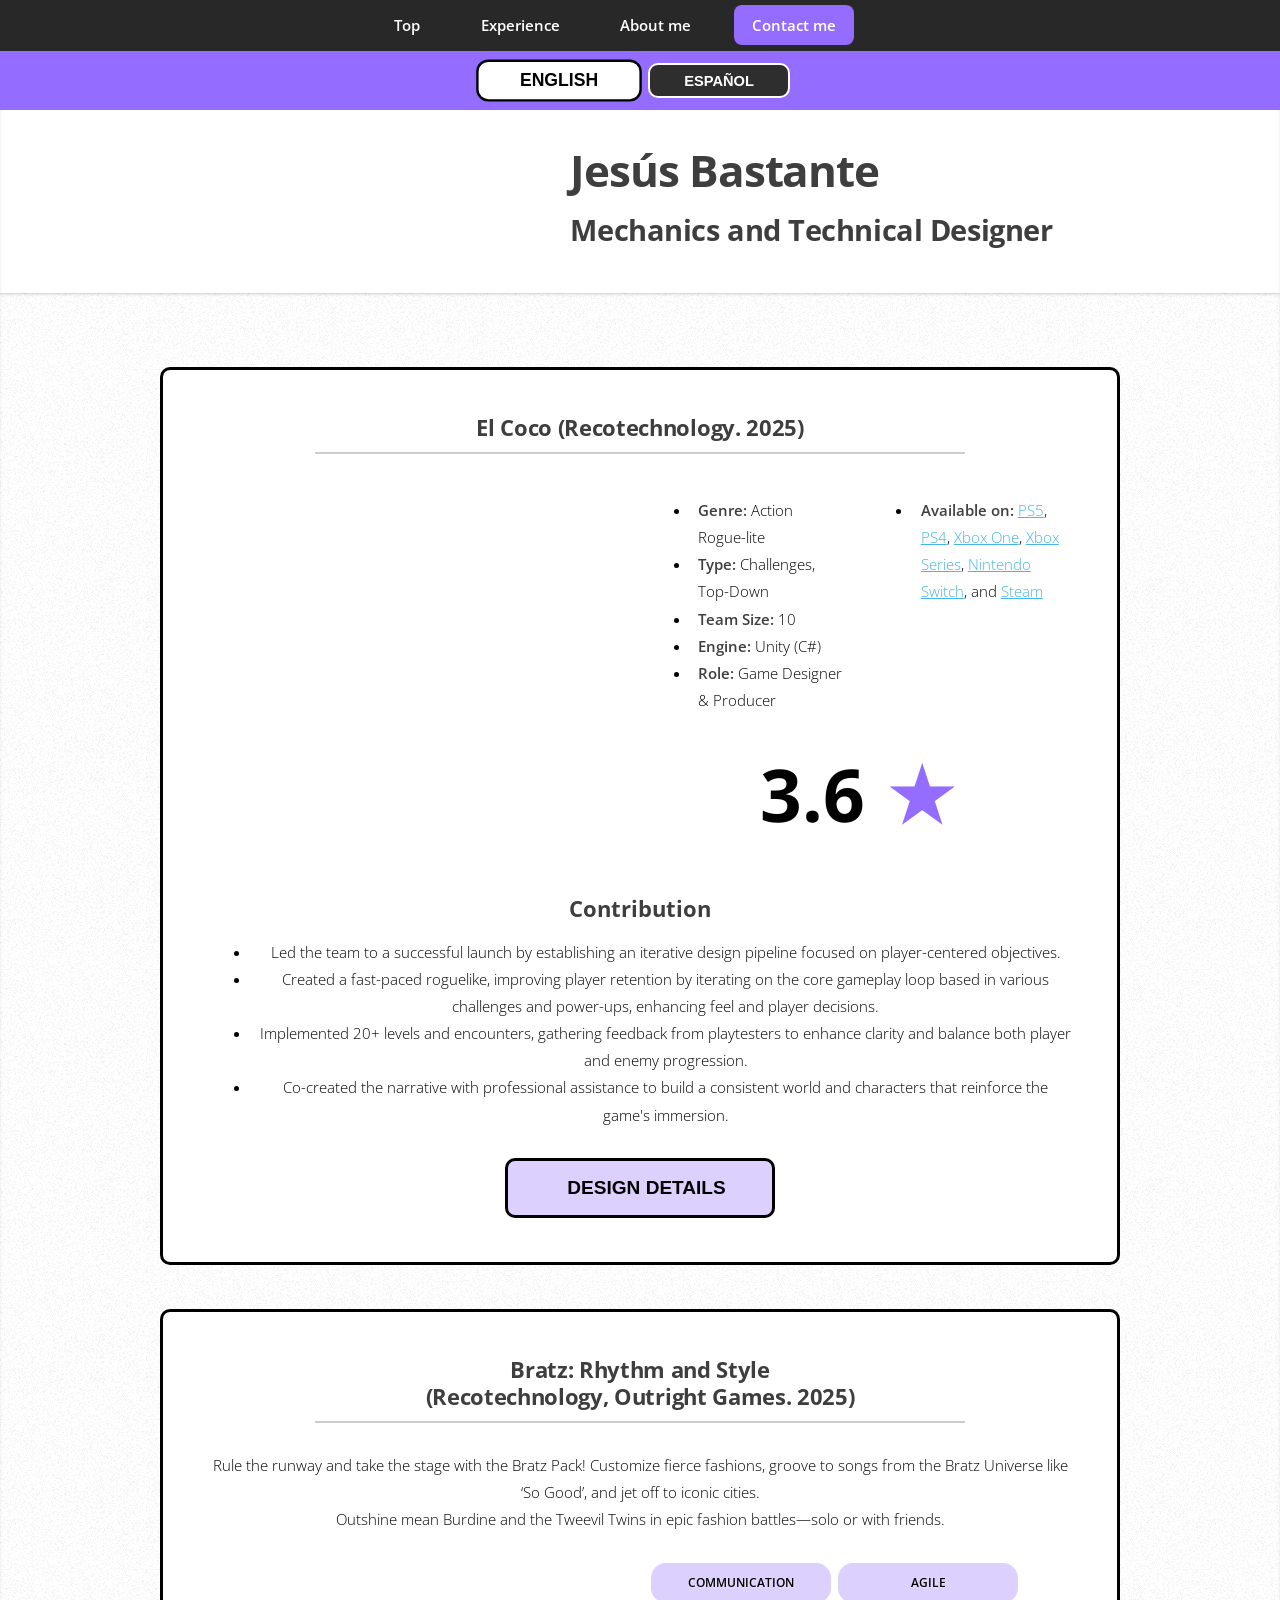
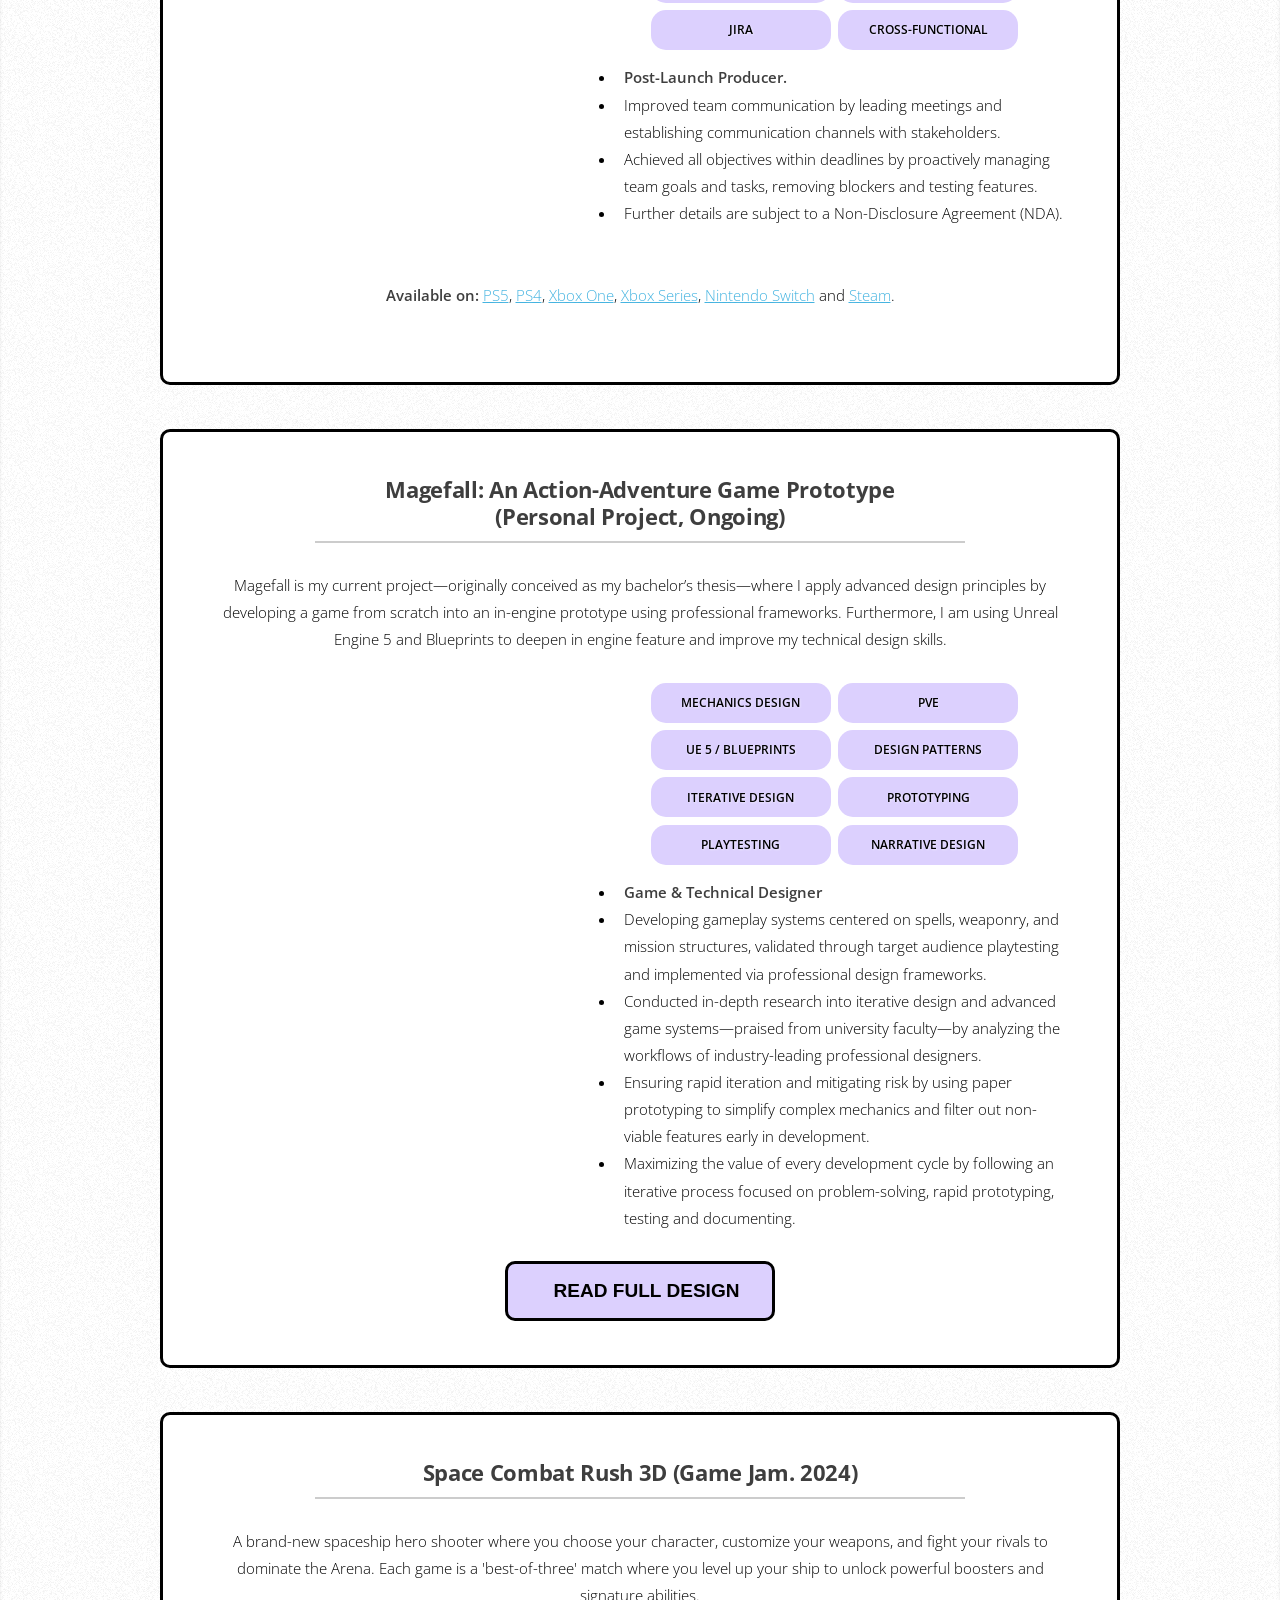
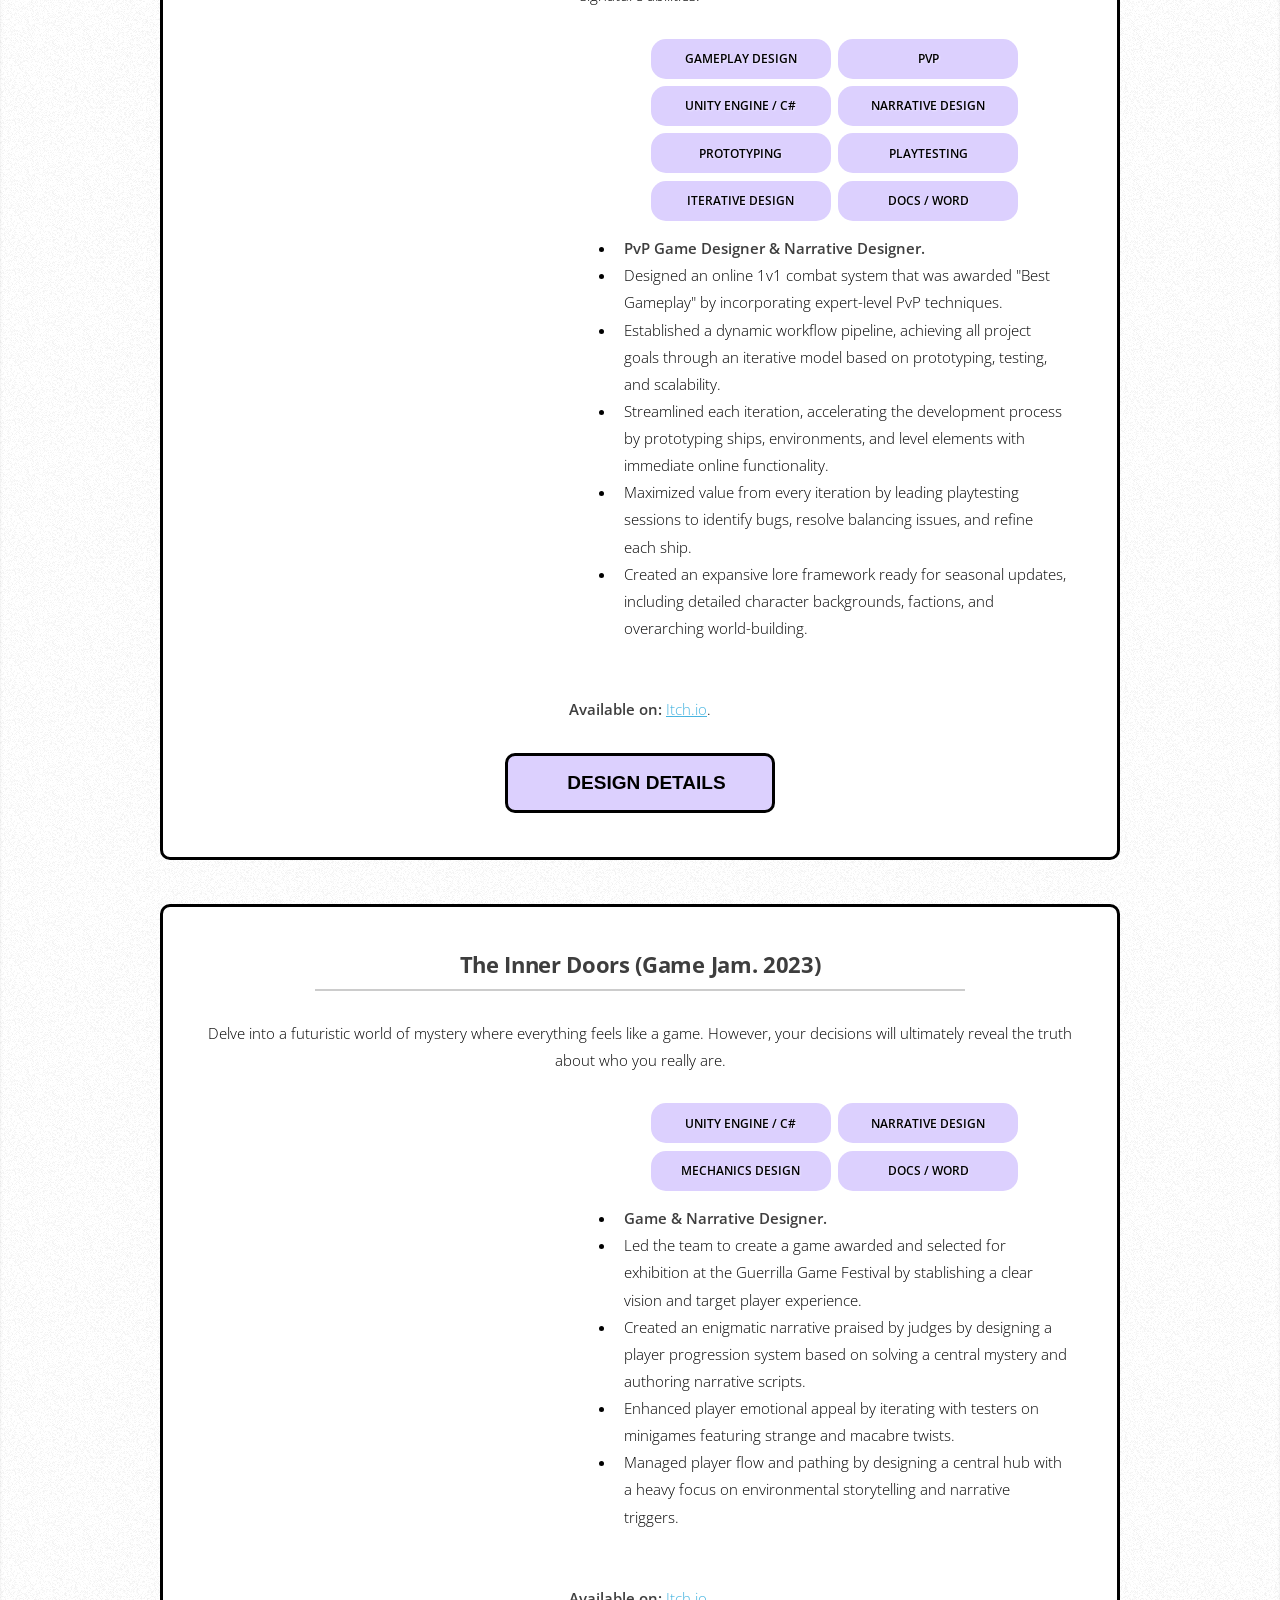
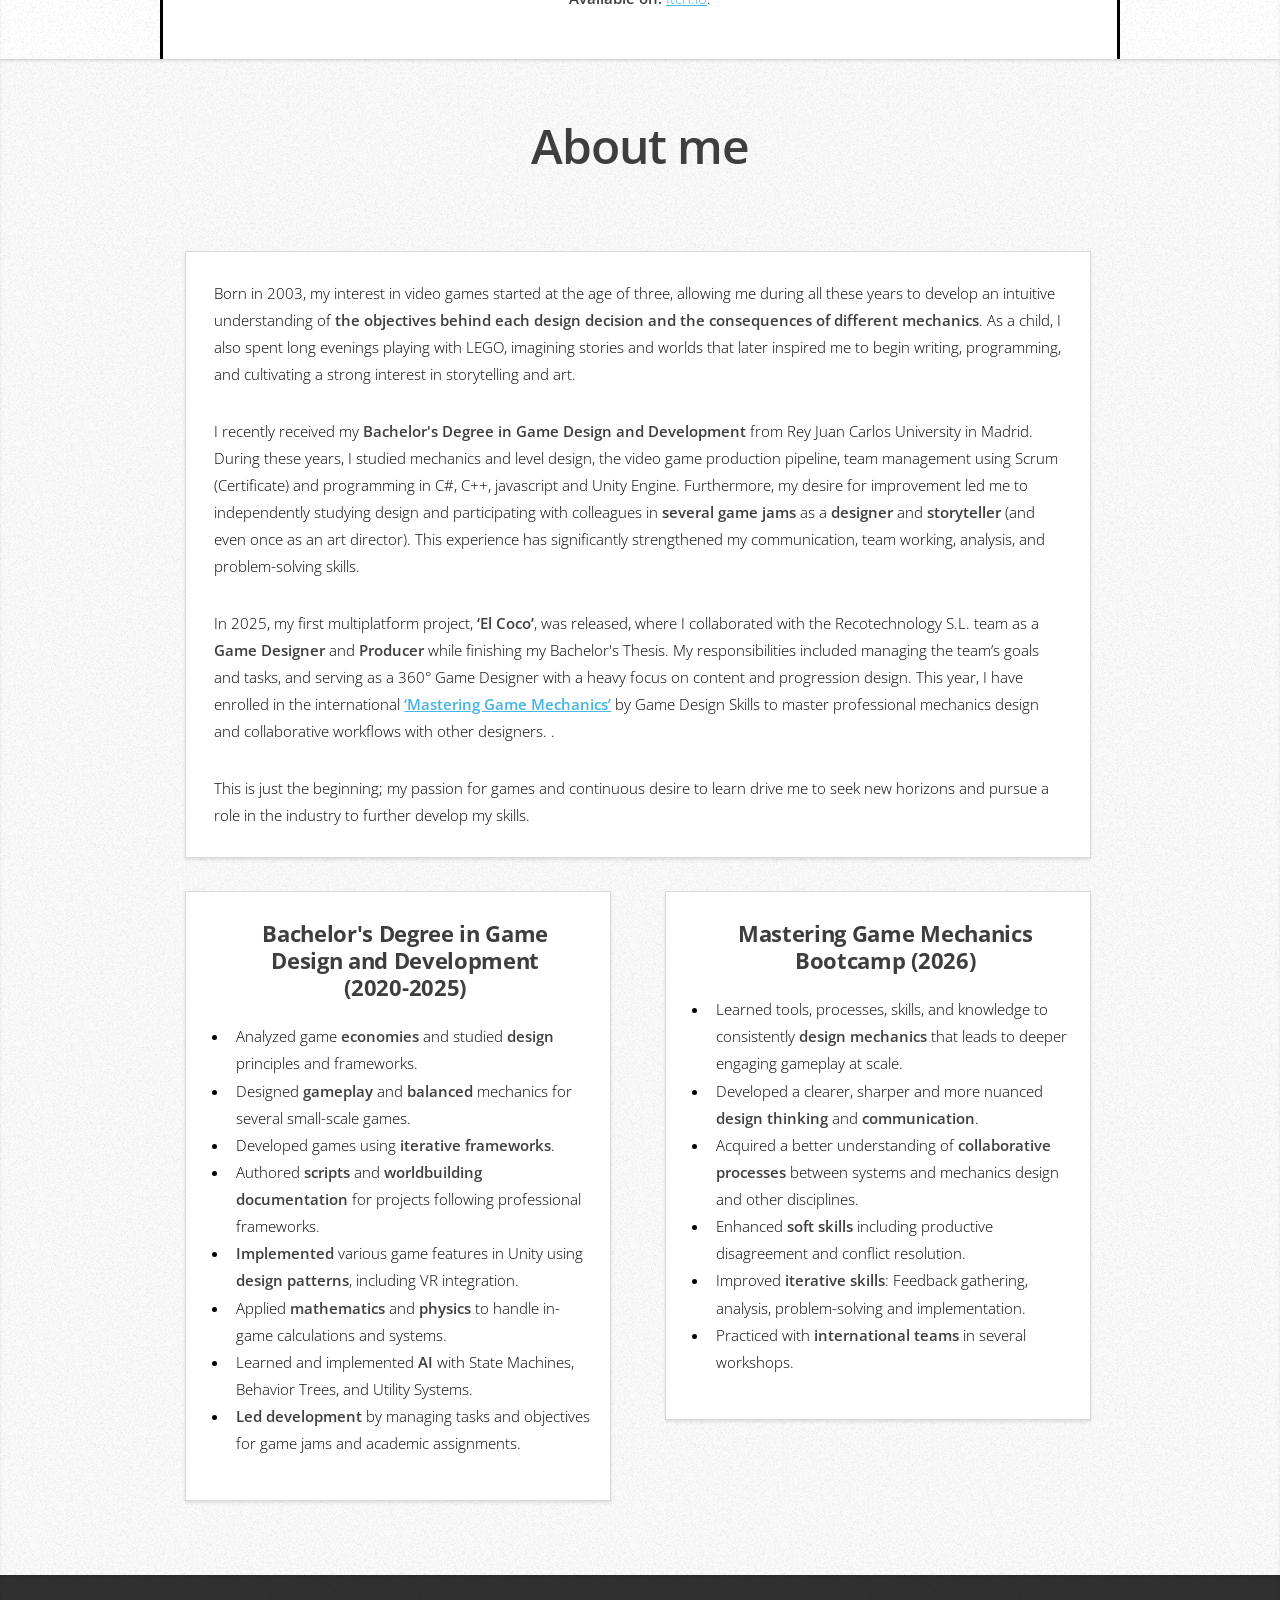
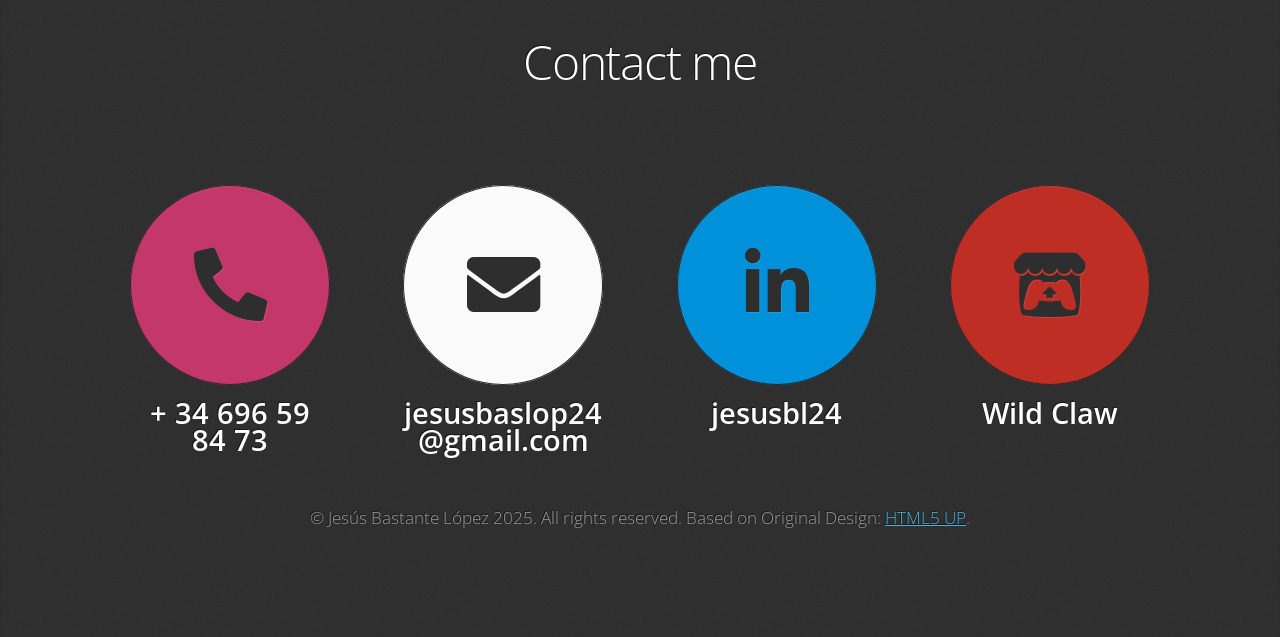
==== index.html @ f0ce77c4 "Commit inicial" ====
<!DOCTYPE HTML>
<html lang="en">
	<head>
		<title>Jesus Bastante Portfolio</title>
		<meta charset="utf-8" />
		<meta name="viewport" content="width=device-width, initial-scale=1, maximum-scale=1, user-scalable=no, viewport-fit=cover">
		<script src='https://unpkg.com/panzoom@8.7.3/dist/panzoom.min.js'></script> <!-- Panzoom script -->
		<link rel="stylesheet" href="assets/css/main.css" />
	</head>
	<body class="is-preload">


		<!-- Nav -->
			<nav id="nav">
				<ul class="container">
					<li><a href="#language-bar" data-i18n="nav_top">Top</a></li>
					<li><a href="#experience" data-i18n="nav_experience">Experience</a></li>
					<li><a href="#aboutMeNavLoc" data-i18n="nav_about">About me</a></li>
					<li><a href="#contact" id = "contactMe" data-i18n="nav_contact">Contact me</a></li>
				</ul>
			</nav>

		<!-- Language-->
		<div id="language-bar">
			<div class="language-container">
				<div class="lang-buttons">
					<button id="lang-en" class="lang-button" onclick="setLanguage('en')">ENGLISH</button>
					<button id="lang-es" class="lang-button" onclick="setLanguage('es')">ESPAÑOL</button>
				</div>
			</div>
		</div>


		<!-- Home -->
		<article id="top" class="wrapper style1">
			<div class="container">
				<div class="row aln-middle">
					<div class="col-4 col-5-large col-12-medium">
						<span class="image fit"><img src="images/Face.png" alt="" /></span>
					</div>
					<div class="col-8 col-7-large col-12-medium">
						<header>
							<h1><strong>Jesús Bastante</strong></h1>
							<h2  data-i18n="home_roles">Game Designer, Programmer, Producer</h2>
						</header>
					</div>
				</div>
			</div>
		</article>

		<!-- Experience -->
		<article id="experience" class="wrapper style">
			<div class="container">

				<!-- Project 1 -->
				<div class="project-entry">
					<div class="row">
						<div class="col-12">
							<h3>El Coco (Recotechnology. 2025)</h3>
						</div>
					</div>

					<!-- Main aln-center -->
					<div class="row aln-center">

						<!-- Columna Izquierda: Video (Ocupa la mitad del contenedor principal) -->
						<div class="col-6 col-12-medium col-12-small image-column">
							<div class="video-container">
								<iframe id="video_Coco" class="video-responsive" width="100%" src="https://www.youtube.com/embed/w1VXgXGJoMo?si=kQGGENqdgGSA5-C-" title="YouTube video player" frameborder="0" allowfullscreen></iframe>
							</div>
						</div>

						<!-- Columna Derecha: Bloque de Textos (Ocupa la otra mitad del contenedor principal) -->
						<div class="col-6 col-12-medium col-12-small content-column">

							<!-- Fila interna para dividir los textos en dos subcolumnas de igual tamaño -->
							<div class="row">

								<!-- Subcolumna de Detalles del Proyecto -->
								<div class="col-6 col-12-small">
									<ul class="project-details">
										<li data-i18n="el_coco_Genre"></li>
										<li data-i18n="el_coco_Type"></li>
										<li data-i18n="el_coco_Team Size"></li>
										<li data-i18n="el_coco_Engine"></li>
										<li data-i18n="el_coco_role"></li>
									</ul>
								</div>

								<!-- Subcolumna de Disponibilidad / Enlaces -->
								<div class="col-6 col-12-small">
									<ul class="project-details">
										<li>
											<span data-i18n="project_available_on">Available on:</span>
											<a href="https://store.playstation.com/es-es/product/EP8904-PPSA14353_00-0726081682596887" target="_blank">PS5</a>,
											<a href="https://store.playstation.com/es-es/product/EP8904-PPSA14353_00-0726081682596887" target="_blank">PS4</a>,
											<a href="https://www.xbox.com/es-ES/games/store/el-coco/9MZ8PTQWFBSH/0010" target="_blank">Xbox One</a>,
											<a href="https://www.xbox.com/es-ES/games/store/el-coco/9MZ8PTQWFBSH/0010" target="_blank">Xbox Series</a>,
											<a href="https://www.nintendo.com/es-es/Juegos/Programas-descargables-Nintendo-Switch/EL-COCO-2962356.html" target="_blank">Nintendo Switch</a>,
											<span data-i18n="word_and">and</span>
											<a href="https://store.steampowered.com/app/3792510/El_Coco/" target="_blank">Steam</a>
										</li>
									</ul>
								</div>

							</div> <!-- Fin de la fila interna de textos -->

							<!-- Sección de Estrellas: Centrada debajo de las dos listas de texto -->
							<div style="text-align: center; margin-top: 0.5em; margin-bottom: 0.6em; ; width: 100%; font-size: 5em; font-weight: bold;">
								<span>3.6 <span style="color: #946cff; margin-left: 4px;"> ★</span></span>
							</div>

						</div> <!-- Fin del Bloque de Textos -->

					</div>

						<div class="col-12 col-12-medium col-12-small image-column">

							<h4  data-i18n="contribution"; style="text-align: center; margin-top: 2em; font-size: 1.5em;">Contribution</h4>
							<!-- Work-->
							<ul class="project-details">
								<li data-i18n="el_coco_lead">Led my team as main designer and producer.</li>
								<li data-i18n="el_coco_systems">Designed difficulty, progression and narrative systems.</li>
								<li data-i18n="el_coco_enemies">Designed and implemented enemies and encounters.</li>
								<li data-i18n="el_coco_narrative">Designed and implemented levels.</li>
							</ul>
						</div>

						<div class="project-docs">
							<button onclick="openProjectModal('coco')" class="button projectKnowMore" data-i18n="knowMore">Ver Proyecto</button>
						</div>

					<div id="projectModalContainer" class="modal-overlay" style="display: none;" onclick="closeProjectModal()">
						<div class="modal-content" onclick="event.stopPropagation()">
							<span class="close-btn" onclick="closeProjectModal()">&times;</span>

							<div id="modalDynamicContent"></div>

						</div>
					</div>


					<!-- One-pagers gallery overview - Do not copy or move, only one is needed -->
					<div id="gallery-overlay" class="gallery-overlay">
						<button class="nav-btn prev" onclick="event.stopPropagation(); changeImage(-1)">&#10094;</button>
						<button class="nav-btn next" onclick="event.stopPropagation(); changeImage(1)">&#10095;</button>
						<span class="close-gallery" onclick="event.stopPropagation(); closeGallery()">&times;</span>

						<div class="gallery-content">
							<img id="gallery-img" src="" alt="One Pager">
						</div>

						<div id="gallery-counter">1 / 3</div>
					</div>
				</div>


				<!-- Project 2 -->
				<div class="project-entry">
					<div class="row">
						<div class="col-12">
							<h3>Bratz: Rhythm and Style <br>(Recotechnology, Outright Games. 2025)</h3>
						</div>
					</div>

					<!-- Description -->
					<div class="row">
						<div class="col-12">
							<p data-i18n="bratz_description" class = "project_description">
								Rule the runway and take the stage with the Bratz Pack! Customize fierce fashions, groove to songs from the Bratz Universe like ‘So Good’, and jet off to iconic cities. <br>Outshine mean Burdine and the Tweevil Twins in epic fashion battles—solo or with friends.</p>
						</div>
					</div>

					<!-- Main aln-center -->
					<div class="row aln-center">

						<!-- Video -->
						<div class="col-5 col-12-medium col-12-small image-column">
							<iframe id = "video_Bratz" class="video-responsive" width="100%" src="https://www.youtube.com/embed/FJ5CNNaP4vQ?si=z_2PNQoDxg_0qs07" title="YouTube video player" frameborder="0" allowfullscreen></iframe>
						</div>

						<!-- Skills & Work -->
						<div class="col-7 col-12-medium col-12-small content-column">

							<!-- Skills -->
							<div class="skill-tags project-tags">
								<span class="tag" data-i18n="skills_communication">Communication</span>
								<span class="tag" data-i18n="skills_agile">Agile</span>
								<span class="tag" data-i18n="skills_jira">Jira</span>
								<span class="tag" data-i18n="skills_functional">Cross-functional</span>
							</div>

							<!-- Work -->
							<ul class="project-details">
								<li data-i18n="project_bratz_role"><strong>Post-launch producer.</strong></li>
								<li data-i18n="project_bratz_info1">Led meetings and communication with clients.</li>
								<li data-i18n="project_bratz_info2">Managed team objetives and removed blockers.</li>
								<!--<li data-i18n="project_bratz_updates">Managed post-launch updates.</li>-->
								<li data-i18n="project_bratz_info">Not allowed to explain further work.</li>
							</ul>
						</div>

						<!-- Stores -->
						<div class="col-12 col-12-medium col-12-small">
							<p class="availability-row">
								<span data-i18n="project_available_on">Available on:</span>
								<a href="https://store.playstation.com/es-es/product/EP3678-PPSA21174_00-BRATZ2GAME000000" target="_blank">PS5</a>,
								<a href="https://store.playstation.com/es-es/product/EP3678-PPSA21174_00-BRATZ2GAME000000" target="_blank">PS4</a>,
								<a href="https://www.xbox.com/es-es/games/store/bratz-ritmo-y-estilo/9p76mmjg50ds" target="_blank">Xbox One</a>,
								<a href="https://www.xbox.com/es-es/games/store/bratz-ritmo-y-estilo/9p76mmjg50ds" target="_blank">Xbox Series</a>,
								<a href="https://www.nintendo.com/es-es/Juegos/Juegos-de-Nintendo-Switch/Bratz-Ritmo-y-Estilo-2845229.html" target="_blank">Nintendo Switch</a>
								<span data-i18n="word_and">and</span>
								<a href="https://store.steampowered.com/app/3212580/Bratz_Ritmo_y_Estilo/" target="_blank">Steam</a>.
							</p>
						</div>

					</div>

				</div>

				<!-- Project 3 -->
				<div class="project-entry">
					<div class="row">
						<div class="col-12">
							<h3 data-i18n="magefall_title">Magefall, a study of iterative design and video game conceptualization stages (Bachelor's Thesis. 2024)</h3>
						</div>
					</div>

					<!-- Description -->
					<div class="row">
						<div class="col-12">
							<p data-i18n="magefall_description" class = "project_description">
								Throughout this project, I studied and developed the essential elements for the conceptualization stages of a video game. I deepened my knowledge of game design by researching industry experts and successfully designed a game concept by following an iterative, problem-oriented approach.</p>
						</div>
					</div>

					<!-- Main aln-center -->
					<div class="row aln-center">

						<!-- Video -->
						<div class="col-5 col-12-medium col-12-small image-column">
							<iframe id = "video_Magefall" class="video-responsive" width="100%" src="https://www.youtube.com/embed/9eKpy_e6MRA?si=RY2d7cYSX7y542iw" title="YouTube video player" frameborder="0" allowfullscreen></iframe>
						</div>

						<!-- Skills & Work -->
						<div class="col-7 col-12-medium col-12-small content-column">

							<!-- Skills -->
							<div class="skill-tags project-tags">
								<span class="tag" data-i18n="skills_gameplay">Gameplay</span>
								<span class="tag" data-i18n="skills_PvE">PvE</span>
								<span class="tag" data-i18n="skills_unreal">Unreal</span>
								<span class="tag" data-i18n="skills_patterns">Pattenrs</span>
								<span class="tag" data-i18n="skills_iterative">Iterative Design</span>
								<span class="tag" data-i18n="skills_prototype">Prototyping</span>
								<span class="tag" data-i18n="skills_playtest">Playtesting</span>
								<span class="tag" data-i18n="skills_narrative">Narrative Design</span>
							</div>

							<!-- Work -->
							<ul class="project-details">
								<li data-i18n="project_magefall_1"><strong>Researcher and systems designer.</strong></li>
								<li data-i18n="project_magefall_2">Carried on an in depth investigation about iterative design and advance game design.</li>
								<li data-i18n="project_magefall_3">Used the new adquired knowledge to develop a game idea following an iterative cycle.</li>
								<li data-i18n="project_magefall_4">Designed and enhanced combat and progression systems and created.</li>
								<li data-i18n="project_magefall_5">Simplified mechanics and systems using paper prototypes.</li>
								<!--<li data-i18n="project_magefall_6">Carried on playtestings to find problems and stregths and evaluated their results.</li>
								<li data-i18n="project_magefall_7">Created clean and versatile documentation like a GDD, a brief and one-pagers.</li>-->
							</ul>
						</div>
					</div>

					<button onclick="openModal()" class="projectKnowMore">Read Full Design</button>

					<div id="textModal" class="modal-overlay" onclick="closeModal()">
						<div class="modal-content" onclick="event.stopPropagation()">
							<span class="close-btn" onclick="closeModal()">&times;</span>
							<h2>Magefall</h2>

							<p>
								Magefall was my <strong>bachelor's thesis</strong> for my Game Design and Development Degree, which was conceived as an investigation of the first stages of video games' preproduction and its
								implementation. Throughout this first stage of the project. I researched: the emotion of <strong>fun</strong> and why games produce it, <strong>player</strong> types and emotions,
								<strong>mechanics</strong> design frameworks (for example MDA), <strong>gameplay loops</strong>, <strong>progression</strong> design, <strong>prototyping</strong>,
								<strong>playtesting</strong>, <strong>documentation</strong>, game <strong>narratives</strong> and game <strong>pillars</strong>.
								With this new knowledge, I iterated in the idea of Magefall using tools like paper prototyping or the Five Pillars of Fun framework (Motivation, Responsiveness, Clarity, Satisfaction
								and Fantasy), and carried out playtesting sessions, using acquired data to improve the prototypes. Finally, I obtained a grade of 9.6, being praised by the judges for my
								clear <strong>writing</strong>, deep <strong>investigation</strong> and its great <strong>implementation</strong>.
							</p>

							<p>
								After a couple of months, I decided to take Magefall to its next stage: develop a playable prototype of the game in <strong>Unreal Engine 5</strong>. Because I have solely worked in Unity these last years,
								I decided that it was a perfect opportunity to improve my skills in Unreal 5, as I have previously taken <strong><a href="https://www.udemy.com/course/unreal-engine-5-de-0-a-dios/?couponCode=25BBPMXINACTIVE">a course from Carlos Coronado</a></strong>—an official Unreal Engine instructor—where
								I learned the basic engine features. Currently, I am finishing the <strong>technical design</strong>, developing a structure to ensure a smooth creation of spells, weapons,
								status effects, entities and their interactions. Also, I am using new design tools taught at the <strong><a href="https://gamedesignskills.com/courses/mechanics-bootcamp-scale-depth-alexander-brazie/ ">‘Mastering Game Mechanics’</a></strong>—the bootcamp I am currently enrolled in—
								to revise and further develop the mechanics in my game. I am applying frameworks like <strong>goals</strong> and values, <strong>compositional frameworks</strong>, and
								<strong>design wireframes</strong>.
							</p>

							<h3> Index </h3>
							<ul>
								<li>The objectives of my project</li>
								<li>The game concept of Magefall</li>
								<li>My iterative pipeline and first iteration</li>
								<li>Second iteration: basic combat design</li>
								<li>Fourth iteration:player progression</li>
							</ul>

							<h3> The objectives of my project</h3>
							<p>
								The project started as my Bachelor’s Thesis, but my objectives, even now after finishing my degree, have always been the same.
							</p>

							<p>
								Learn, understand and put into practice professional design <strong>frameworks</strong>, <strong>pipelines</strong> and <strong>techniques</strong>.
								My resources for this are design <strong>blogs</strong> and <strong>videos</strong> like those in Game Design Skills, GDC, Signals and Light (Combat Design) or Game Maker's Toolkit,
								<strong>books</strong> like the <i>Art of Game Design</i> or <i>Game Feel</i> and  <strong>“Mastering Game Mechanics”</strong>, the bootcamp I am currently enrolled in.
							</p>

							<p>
								Learn more about <strong>Unreal Engine 5</strong> (Blueprints, engine's  features, new design patterns and how to implement them). However,
								at the moment it is not included here.
							</p>

							<h3>The game concept of Magefall</h3>

							<p>
								Magefall is an <strong>Action-Adventure</strong> game <strong>prototype</strong> where you play as 2 mage siblings, <strong>Kaith</strong> and <strong>Nora</strong>, fighting on opposite sides of a revolution in a
								great <strong>aetherpunk</strong> city, fighting their respective enemies by using weapons and spells in a cinematic, agile style with fast tactical decisions.
								Missions inside its campaign are set in open sections where you must complete certain objectives and make <strong>decisions</strong> that change the environment.
							</p>

							<p>
								Let’s take a look at the <strong>pipeline</strong> I used to define the principles of my game.
							</p>

							<div class="modal-row">
								<div class="modal-column-text">
									<p>
										I use the <strong>goals</strong> and <strong>values</strong> of the game framework, that is what I want to achieve with the game and what I am optimizing for in these goals. For Magefall they are:
									</p>
									<p>Tactical gameplay optimized for cinematography, fluidity and decision-making.</p>
									<p>Mature narrative optimized for emotional investment and transcendence</p>
									<p>A Living city optimized for environmental storytelling and curiosity.</p>
								</div>
								<div class="modal-column-media">
									<img src="images/Goals.png" class="modal-media" loading="lazy" onclick="openImage(this)">

									<figcaption>
										Magefall's goals and values.
									</figcaption>
								</div>
							</div>

							<p>
								Once the goals are established, I defined the <strong>game pillars</strong>:
							</p>

							<img src="images/Pillars.png" class="modal-media" loading="lazy" onclick="openImage(this)">
							<figcaption>
								Magefall's pillars.
							</figcaption>

							<p>
								Then, I applied the lens of <strong>skill tests</strong> and defined the skills I wanted to test in the game and how I value each one,
								how a master in my game behaves, and what is the optimal player path.
							</p>

							<div class="modal-row2">
								<div class="modal-column-text">
									<img src="images/Skills1.png" class="modal-media" loading="lazy" onclick="openImage(this)">
									<figcaption>
										Magefall's target skills to test.
									</figcaption>
								</div>
								<div class="modal-column-media">
									<img src="images/Skills2.png" class="modal-media" loading="lazy" onclick="openImage(this)">
									<figcaption>
										Magefall's master.
									</figcaption>
								</div>
							</div>

							<p>Lastly, I identified who my <strong>target players</strong> are by describing them using age, gender, gaming experience, time to play and their main and secondary motivations.</p>

							<div class="modal-row2">
								<div class="modal-column-text">
									<img src="images/Player1.png" class="modal-media" loading="lazy" onclick="openImage(this)">
									<figcaption>
										Magefall's target player description.
									</figcaption>
								</div>
								<div class="modal-column-media">
									<img src="images/Player2.png" class="modal-media" loading="lazy" onclick="openImage(this)">
									<figcaption>
										Magefall's target player motivations.
									</figcaption>
								</div>
							</div>


							<p>
								To <strong>document</strong> all of this, I gathered all this information in my personal <strong>Miro</strong> and created a first version of a <strong>one-pager</strong>
								brief for clearer and more concise communication.
							</p>

							<p>
								Now, it was time to develop the idea.
							</p>

							<h3>My iterative pipeline and first iteration</h3>

							<p>
								The first step in the development was to implement an <strong>iterative pipeline</strong>, allowing me to create efficiently, identify problems, test features and
								implement player feedback in the process. To explain the process I’ll use the <strong>first iteration</strong>, where I designed the high-level game concept, and tested which parts of the whole idea
								were more interesting for players and should take priority for now.
								My iterative process for solo development is divided into the following stages.
							</p>

							<img src="images/Process.png" class="modal-noborder" loading="lazy" onclick="openImage(this)">
							<figcaption>
								My iterative pipeline.
							</figcaption>

							<h4>
								Problem statement
							</h4>

							<p>
								Every iteration matters by focusing on specific problems, like testing a hypothesis or enhancing current features, allowing goals to be achieved step by step.
								As I mentioned before, the objective for the iteration was: Design the high-level game concept.
							</p>

							<h4>
								Elaborate solution
							</h4>

							<p>
								Here, I create at least 3 <strong>different ideas</strong> and <strong>analyze</strong> them. Then, I create a new idea combining the best parts of them and, again, analyze
								it and identify its risks. With this breakdown, I conclude which the best solution of them, usually the last one. This method fuels creativity, avoids tunnel
								vision and distills every idea to highlight their impact not only in the game, but in the whole project.
							</p>

							<p>
								What is being designed requires different tools and lenses for its analysis—in this case I used my <strong>goals and values</strong>, <strong>game pillars</strong>—in this case emotions, gameplay & experience—,
								<strong>target players’ motivations</strong>, <strong>skills</strong>, and the <strong>risks</strong> of each idea and how to mitigate them.
							</p>

							<p>
								The final solution was:
								An action-adventure game, combat based on weapons as main source of damage and spells as tactic tools, but no items, with a third-person camera over the shoulder.
								Each mission is set in an open level with decisions that affect the narrative and the section of the city both functionally and artistically.
							</p>

							<p>
								<strong>Combat based on weapons as main source of damage and spells as tactical tools, but no items.</strong> It suits the fantasy of cinematic mages in an aetherpunk city
								, and it shows more possibilities of offering tactical gameplay with cinematography,
								fluidity and decision-making, optimized for mastery of tactics and spatial awareness. Adding items to this combination could add more depth,
								but for now it would only be unnecessary complexity.
							</p>

                            <div class="modal-row2">
                                <div class="modal-column-text">
                                    <img src="images/Idea1Goals.png" class="modal-media" loading="lazy" onclick="openImage(this)">
									<figcaption>
										Use of goals as framework to make decions.
									</figcaption>
                                </div>
                                <div class="modal-column-media">
                                    <img src="images/Idea1Pillars.png" class="modal-media" loading="lazy" onclick="openImage(this)">
									<figcaption>
										Use of pillars as framework to make decions.
									</figcaption>
                                </div>
                            </div>

							<div class="modal-row2">
								<div class="modal-column-text">
									<img src="images/Idea1Motivations.png" class="modal-media" loading="lazy" onclick="openImage(this)">
									<figcaption>
										Use of target player's motivations as framework to make decisions.
									</figcaption>
								</div>
								<div class="modal-column-media">
									<img src="images/Idea1Skills.png" class="modal-media" loading="lazy" onclick="openImage(this)">
									<figcaption>
										Use of target skills to test as framework to make decisions.
									</figcaption>

								</div>
							</div>

							<img src="images/Idea1Risks.png" class="img50" loading="lazy" onclick="openImage(this)">
							<figcaption>
								Use of features' risks as framework to make decisions.
							</figcaption>


							<p>
								<strong>With a third-person camera over the shoulder.</strong> My goal is to create tactical gameplay with value in cinematography and emotional investment in its characters.
								This kind of camera offers fluid cinematic gameplay that can highlight the action, requiring spatial awareness and reflexes, emphasizing our protagonist.
							</p>

							<p>
								<strong>Each mission is set in an open level with decisions that affect the narrative and the section of the city both functionally and artistically.</strong>
								This creates emotional investment by constructing a living city optimized for environmental storytelling and curiosity where
								players not only see how the city changes due to the conflict but actively participate in its evolution, creating immersion and requiring
								decision-making. An open-changing world can provide this too, but due to the world setting it would need heavy investment, creating a great risk
								for the project.
							</p>

							<p>
								To group all these mechanics, I decided that the action-adventure game conveys all what I have been wanting to create with my decisions. It is based in cinematography,
								fluidity and strong narratives. Also, they appeal to mastery, action and immersion if emphasised.

							</p>

							<h4>
								<strong>Prototype solution</strong>
							</h4>

							<p>
								This stage is all about creating small, fast prototypes to answer uncertainties, test for engagement and prevent wasted
								time on non-viable features. For the current iteration, I needed to test if the idea was interesting and which parts my target audience was
								most excited about, and which I should focus on. The best and fastest solution was to create another one-pager—this one solely focused on game features—and
								present it in a playtesting session.
							</p>

							<h4>
								<strong>Playtest and Evaluate solution</strong>
							</h4>

							<p>
								I know this iteration’s problem or objective and I concluded what is going to solve it, now it is time to test the prototype with other
								players to see if there is fun in it, find design problems, and see what I have missed that could enhance or diminish player experience.
							</p>



							<div class="modal-row">
								<div class="modal-column-text">
									<p>
										The questions that must be asked in the playtesting are <strong>unique to each iteration</strong>, but I start by stating <strong>concrete things</strong> I need to find out, then
										<strong>create questions</strong> that would give me that information and separate those questions by <strong>how they can be best answered</strong>: surveys, interviews or by myself
										with observation. Also, I define what I have to explain to testers before they start playing.
									</p>
								</div>
								<div class="modal-column-media">
									<img src="images/Questions.png" class="modal-media" loading="lazy" onclick="openImage(this)">
									<figcaption>
										Examples of stated questions for prototypes.
									</figcaption>
								</div>
							</div>

							<p>
								For that, I reached out to some friends, gave them a survey to know which player type and demographics group they belonged to, and identified key testers which
								belonged to my target audience.
							</p>

							<p>
								Once I got my target testers, I presented the idea to them and found out the <strong>strongest</strong> and <strong>weakest</strong> points of my game. For example, by asking which
								2 aspects of my game are most interesting, I obtained that all features I included are quite attractive to overall players, but target testers agreed that
								the magic loadout and the narrative with 2 points of view were the most attractive. Also, the game was pretty well received by all of them.
							</p>

							<div class="modal-row2">
								<div class="modal-column-text">
									<img src="images/Results1.jpeg" class="modal-media" loading="lazy" onclick="openImage(this)">
									<figcaption>
										Answers of which 2 aspects of the game are most appealing to each tester.
									</figcaption>
								</div>
								<div class="modal-column-media">
									<img src="images/Results2.jpeg" class="modal-media" loading="lazy" onclick="openImage(this)">
									<figcaption>
										Answers of how interested are testers in my game idea.
									</figcaption>
								</div>
							</div>

							<p>
								So I concluded, that was green light and I should focus on:
							</p>

							<ul>
								<li>A customizable arsenal of weapons and spells.</li>
								<li>A narrative with 2 points of view</li>
								<li>The aetherpunk city</li>
								<li>Many testers were quite interested in environment evolution, so it should be kept.</li>
							</ul>

							<p>
								Decided the basic information of my game, it was time to design a basic <strong>core gameplay loop</strong>. I design gameplay loops by stating the
								<strong>challenges</strong> of my game, what are the high-level player <strong>actions</strong> to face them, and what <strong>rewards</strong> do they get afterwards—for now they are only obtained if
								they are victorious, but they can also be obtained if defeated like, for example in a rogue-lite game.
							</p>

							<img src="images/CoreLoop.png" class="img50" loading="lazy" onclick="openImage(this)">
							<figcaption>
								Magefall's core loop.
							</figcaption>

							<p>
								I updated my one-pager brief with the new information and I document the game's <strong>basic information</strong>. Things like, this is a single-player, action-adventure game,
								for consoles and PC, premium with intended duration of 20 hours, as I want the game to be long enough to develop all the ideas I have for the narrative and its progression,
								but time will tell if the game supports such time.
							</p>

							<img src="images/One-pager%20Brief.jpg" class="modal-media" loading="lazy" onclick="openImage(this)">
							<figcaption>
								Magefall's one-pager brief.
							</figcaption>

							<p>
								To properly document the entire process and why I choose certain solutions, I write down all the information of each iteration in an
								<strong>“Iteration document”</strong> in <i>Adobe Indesign</i>. One-pagers are appropriate for clear concise communication with the team or for fast iterations like in preproduction, but I must keep
								all the process in a detailed document.
							</p>

							<div class="modal-row2">
								<div class="modal-column-text">
									<img src="images/IterationDoc1.png" class="modal-media" loading="lazy" onclick="openImage(this)">
									<figcaption>
										Iteration document front page.
									</figcaption>
								</div>
								<div class="modal-column-media">
									<img src="images/IterationDoc2.png" class="modal-media" loading="lazy" onclick="openImage(this)">
									<figcaption>
										Iteration document example.
									</figcaption>
								</div>
							</div>

							<p>
								Lastly, evaluation is not only focused on the game, but also on the <strong>pipeline</strong> and how the <strong>team</strong> can enhance it. I concluded this course of action has given
								me great value, so I could follow it without major change and continue with the next iteration.
							</p>

							<p>
								As you see, this pipeline is enabling me to develop my prototype answering uncertainties, keeping my target audience involved, removing risks and
								approaching my development objective by objective.
							</p>

							<h3>Second iteration: basic combat design</h3>

							<h4>State the problem</h4>
							<p>
								The objective for the second iteration was: <strong>Design a combat system that suits my game idea</strong>. Broad, but functional in the current state of development.
							</p>

							<h4>Elaborate solution</h4>
							<p>
								I wrote down some ideas on how to solve the problem, then I analyzed them with the following frameworks:
							</p>

							<p>My game's <strong>goals/values</strong></p>

							<img src="images/it2Goals.png" class="modal-noborder" loading="lazy" onclick="openImage(this)">
							<figcaption>
								Use of Magefall's goals to design basic combat example.
							</figcaption>

							<p><strong>Five Pillars of Fun</strong>: how is the player motivated?, how does the game respond to it?, how does it provide satisfaction?, is it clear? how does this suit
								the fantasy?.</p>

							<img src="images/It2fivepillars.png" class="modal-noborder" loading="lazy" onclick="openImage(this)">
							<figcaption>
								Use of Magefall's pillars to design basic combat example.
							</figcaption>


							<p>Target players’ <strong>motivations</strong></p>

							<p><strong>Risk identification</strong>: what are the risks of each idea and how do I try to prevent them?</p>

							<img src="images/It2Motiva.png" class="modal-noborder" loading="lazy" onclick="openImage(this)">
							<figcaption>
								Use of Magefall's target audience motivations,skills/values and features' risks to design basic combat example.
							</figcaption>


							<p>
								I created a new idea with the best parts of the previous ones and analyzed it again.
							</p>

							<p>
								To decide my final solution, I asked myself these questions:
							</p>

							<ul>
								<li>Which of them provides a stronger motivation to players?</li>
								<li>Which of them is clearer for players?</li>
								<li>Which of them provides more satisfaction for players?</li>
								<li>Which of them aligns best with the fantasy & theme of the game?</li>
								<li>Which of them aligns more with the game’s values?</li>
								<li>Which of them is the least work?</li>
								<li>Which of them is the most work?</li>
							</ul>

							<p>
								After the analysis, I concluded that the best option was composed of:
							</p>

							<p>
								<strong>Spells grouped by elements instead of customizable sets</strong>. Clearer an easier to use in combat. Options while managing your spell loadout are much clearer but at the same time
								interesting, you decide which possibilities you want for each element, not your whole loadout.
							</p>

							<p>
								<strong>Divide spells into Burst spells—low-powered spells witch shorter cooldown—and tactic spells—high-powered spells with larger cooldown</strong>. Players now have to manage 2 kinds
								of spells, one designed for common use but small payoff and other with more precise uses with greater payoff. This enhances the fantasy of cinematic mages showcasing how variable
								the of mages' powers are, forcing players to think which kind of spell should they use, making tactical decisions based on resources and payoffs. Creating a sole type
								of spells seemed more simple to implement, but less deep.
							</p>

							<p>
								<strong>Slots with cooldown instead of mana for each kind of spell, allowing to use the same tactic spell twice in a row</strong>. It shows much clearer when you can use certain spell. Also, their representation in the HUD is smaller, allowing more space
								to see the action, and with that increasing immersion and the game's cinematography.
							</p>


							<p>
								<strong>Kaith uses ranged weapons and Nora uses melee weapons</strong>. As we needed 2 character for the game, I wanted them to be as different in their mechanics. Learning to use both characters
								offers more opportunities for challenge, forcing adaptation to their unique strategies. I wanted to include conflict—one the pillar emotions of the game—in the design of both
								characters, so I made the emotional reckless character to use ranged weapons and the logical strategic character to face enemies in close combat. This is quite opposite to common
								character designs, and creating this unique feel for each character is one of the key objectives of the project.
							</p>

							<p>
								<strong>Kaith uses heat instead of normal ammunition</strong>. Getting out of bullets forces adaptability and looking for more foments exploration and testes spational awareness. However,
								the objective of the game is that players adapt to different situations by choosing the right tools for it, motivating them to learn how each weapon or spell works on different setups. Heat
								balances weapons by managing how many shots can weapons shoot before overheating, and those who want action can go directly to the next fight without the need to look for ammunition.
								Also, as the game features technology based in magic crystals, weapons that use them as ammunition fits the fantasy.
							</p>


							<p>
								Now it was time to prototype the system.
							</p>

							<h4>Prototype solution</h4>

							<p>
								I could have jumped into an engine and started prototyping, but if in the end the solution wasn’t good at all, that would have been a lot of
								wasted time. Instead, I used <strong>paper prototyping</strong>, a technique where you simplify a game’s feature or system into a simple board game. With your idea
								simplified into its core, now you can test if it is fun, functional and iterate on it fast, only jumping into complex engine implementations, once
								you’ve faced <strong>uncertainties</strong> and know the feature is <strong>appropriate for your game</strong>.
							</p>

							<p>
								For that, I created an online board, simplifying my action-adventure game with a third person camera into a <strong>turn-based</strong> game with a tiled map.
								But for that, I needed to design my characters. Also, the construction of this prototype led to the inclusion of <strong>covers</strong> as main defensive method
								for characters. Furthermore, <strong>stealth</strong> was designed to include this kind of gameplay and differentiate more Nora from Kaith—as the first is more effective
								in it due to her darkness spells explained later in the section—and give players more wys of expressing themselves; however this will be tested in the future to see
								if it is appropriate.
							</p>

							<img src="images/PaperPT.png" class="modal-noborder" loading="lazy" onclick="openImage(this)">
							<figcaption>
								Kaith's paper prototype .
							</figcaption>


							<p> The first step was to define <strong>player actions</strong> within game, describing how it functions across <strong>input</strong>, <strong>mechanics</strong>, <strong>receivers</strong>
								and <strong>system</strong>. As we are just creating the first ideas, at this time they are going to be broad because we need to iterate fast, but as the project
								advances they are going to be much more specific and varied. For example, I have currently created 2 sets of actions, one for each character.</p>

							<img src="images/BasicActions.png" class="modal-media" loading="lazy" onclick="openImage(this)">
							<figcaption>
								Example of basic actions
							</figcaption>


							<div class="modal-row">
								<div class="modal-column-text">
									<p>
										Then, I established how I wanted each sibling to feel using <strong>goals and values</strong>, establishing their goals with <strong>Masahiro Sakurai’s technique</strong> to define
										characters with a sentence: Kaith is an agile shooter with multiple ranges of effectiveness, while Nora is a close combat character that flows between
										being a single-target assassin and a warrior with great area control.
									</p>

									<p>
									<p>

										Their respective magical elements they can use and styles of combat come from both gameplay and story reasons: Kaith is emotional and hot-blooded like <strong>fire</strong>;
										Nora is an introverted and cold-blooded like <strong>ice</strong>. Kaith is the fake <strong>light</strong> of a revolution that in the end will try to end their kind; Nora grieves below the <strong>dark</strong> shadow of a
										totalitarian government that would push her to the edge. Kaith flows in life like a wild <strong>wind</strong>, Nora can’t move forward steadily like <strong>earth</strong>.</p>
									</p>
								</div>
								<div class="modal-column-media">
									<img src="images/KaithGoals.png" class="modal-media" loading="lazy" onclick="openImage(this)">
									<figcaption>
										Kaith's goals/values and elements.
									</figcaption>

								</div>
							</div>

							<p>
								For each character, I created several spells and weapons with different roles, but, in future iterations, I expanded them to be <strong>specific tools</strong> for
								the players to use. For that, I used:
							</p>

							<ul>
								<li><strong>Goals</strong>, that is which <strong>role</strong> they should fulfill in their characters' gameplay.</li>
								<li><strong>The Five Pillars of Fun.</strong></li>
								<li><strong>The context framework</strong> based on describing how they affect each context (self, allies, enemies, environment) and
									their combinations, identifying flaws, edge cases or
									spotting opportunities to create more depth.</li>
								<li>The lens of <strong>skill tests</strong> and how I value them </li>
								<li>The lens of <strong>great tools</strong> based on usefulness, diversity and frequency to create more distinct, deep tools.
								<li>And lastly, what are the <strong>risks</strong> of each of them, and how they can be mitigated. </li>
							</ul>

							<img src="images/CombatAnalysis.png" class="modal-media" loading="lazy" onclick="openImage(this)">
							<figcaption>
								Example of used frameworks to design spells.
							</figcaption>


							<p>
								Once I designed the spells and weapons, I included them in my paper prototype, designed a set of levels that <strong>sequentially introduced</strong> players to the mechanics,
								iterated on them alone, and jumped into the next stage.
							</p>

							<h4>Playtest solution</h4>
							<p>
								Now that I have my solution ready, I needed to state exactly what I wanted to find out in the playtesting session. These are the objectives of this testing:

							<ul>
								<li> Is this realistic approach of using spells and weapons fun? </li>
								<li> Do tactic and burst spells create interesting decisions for players? </li>
								<li> Do different spells create opportunities for players to express themselves and face situations differently? </li>
								<li> What are the most interesting aspects of this combat system that I should highlight? </li>
								<li> What are the least interesting aspects of this combat system that I should tweak? </li>

							</ul>

							<p>
								In this case. My playtesters played the prototype in an online call with me, where I managed and moved enemies to create <strong>different situations for them</strong>,
								checking how they could beat them.
							</p>

							<p>
								Finally, I interviewed them after they finished and handed them the survey.
							</p>

							<h4>Evaluate solution</h4>

							<p>
								With all the needed data obtained, I started to evaluate. Some relevant answers and observations were:
							</p>

							<ul>
								<li> Some testers use characters more aggressively, while others prefer
									a more defensive tactic, using different spells that best suit them</li>
								<li> Key testers did not even use spells, which is a severe problem. </li>
								<li> Burst and tactic spells created some interesting decisions where players needed to think both short and long term. </li>
							</ul>

							<p>
								Therefore, I concluded that weapons and spells provide fun and different approaches to the same situation, allowing players to express themselves, being this the most
								interesting aspect of the game. However, spells needed to be more necessary and synergize with weapons, as players who like to solely weapons need to be encouraged to use spells.
								Also, the lack of interaction between weapons and spells reveal to be a severe flaw.
							</p>

							<p>
								My observations in the process were that testing sessions were too long, between 90 and 120 minutes, and managing everything by myself was tedious for
								both designer and tester. However, I created a testing ground I still use nowadays to test new features. To make testing sessions more dynamic,
								I gave players maximum time to make decisions to both reduce session time and give the sensation of urgency similar to a real-time game.
							</p>

							<p>
								Now,I created a one-pager for the team, and I stated the objective for the next iteration: <strong>Find a solution for players not using spells and enhance their overall appealing</strong>.
								I polished weapons and spells by creating spells related to weapons, connecting both mechanics so players that are much more interested in weapons have their own spells to buff or alter them.
								It proved to be a total success and made both spells and weapons more rewarding, as they are now used together to get the most out of them and create more solid system.
							</p>

							<img src="images/OP_Combat.jpg" class="modal-media" loading="lazy" onclick="openImage(this)">
							<figcaption>
								Combat system one-pager brief.
							</figcaption>


							<h3>Fourth iteration: player progression</h3>

							<h4>
								State the problem
							</h4>

							<p>
								Lastly, in this iteration I designed how player characters progress through the game. Here, I concluded how my current mechanics can evolve to offer more control,
								possibilities and power, but offering players the opportunity to express themselves and make decisions about how they wanted to upgrade their loadout. So, the
								objective of this iteration was: <strong>Design player progression optimized for decision-making and current content</strong>.
							</p>

							<h4>
								Elaborate the solution
							</h4>

							<p>
								I decided player progression to be both <strong>vertical</strong> and <strong>horizontal</strong>:
								Spells now have a level, which can be upgraded to not only enhance their basic stats, but add new aspects to it. For example: you can upgrade
								fireball to deal damage on hit, enhance its distance or reset the duration of its fire pool by killing enemies within it. This spell progression enhances spells providing more
								use cases and further boost their current strengths, forcing players to decide how much they value each upgrade while also receiving new spells.
								As for weapons, you get modifiers with different rarities to solely enhance basic stats or tweak some aspects of them. This way, as players advanced throughout
								the game they modify their weapons to counter specific enemies or adapt them to your style, but rarities offer tradeoffs and more variables in each decision.
							</p>

							<p>
								I designed those to <strong>motivate</strong> players to immerse themselves in content with a <strong>clear objective</strong> of getting new spells and modifiers, as they
								experience the <strong>fantasy</strong> of being a weapon-expert mage, <strong>satisfied</strong> by how their loadout progresses by <strong>responding</strong> to their actions.
							</p>

							<p>
								Once I had the basic progression mechanics, I jumped to design a further elaborated gameplay loop, designing loops for minute to minute gameplay, hour to hour and
								day to day. For this, I applied the same concepts of <strong>challenge</strong>, <strong>actions</strong> and <strong>rewards</strong>, but adding how each loop
								<strong>feed into each other</strong>.
							</p>

							<img src="images/ElaboratedLoop.png" class="modal-media" loading="lazy" onclick="openImage(this)">
							<figcaption>
								Magefall's elaborated gameplay loop.
							</figcaption>

							<h4>
								Prototype the solution
							</h4>

							<p>
								The prototypes for this iteration were created to determine: how to clearly communicate progression to players, how intuitive the systems are, how engaging the
								experience is, and if it provides players with opportunities for creative expression. To achieve this, I designed a new board simulating the weapon modifier and
								spell upgrade menus, incorporating various options with trade-offs in each. For example, I included a Legendary modifier that enhances basic damage, another that
								reduces spell cooldowns, and an Epic modifier that increases damage dealt to enemies from behind.
							</p>

							<div class="modal-row">
								<div class="modal-column-text">
									<img src="images/SpellProgression.png" class="modal-media" loading="lazy" onclick="openImage(this)">
									<figcaption>
										Example of upgraded spell.
									</figcaption>
								</div>
								<div class="modal-column-media">
									<img src="images/WeaponProgression.png" class="modal-media" loading="lazy" onclick="openImage(this)">
									<figcaption>
										Example of weapon modification.
									</figcaption>
								</div>
							</div>

							<h4>
								Playtest the solution and Evaluate it
							</h4>

							<div class="modal-row">
								<div class="modal-column-text">
									<p>
										After conducting several playtests with target testers, I concluded that players perceive progression clearly and intuitively, yet it was not as engaging as
										expected. Feedback indicated that the systems felt similar to other games; while not intrinsically bad, more original ideas could be
										incorporated. Despite this, I observed how testers experimented with many different combinations of modifiers and spell upgrades. Furthermore,
										some testers expressed that managing inventories and loadouts is unappealing if the systems are overly complex or cluttered with too many options.
									</p>
								</div>
								<div class="modal-column-media">
									<img src="images/ProgressionResults.png" class="modal-media" loading="lazy" onclick="openImage(this)">
									<figcaption>
										Answers of how much testers feel progression mechanics rewarding.
									</figcaption>
								</div>
							</div>

							<p>
								In my self-evaluation, I concluded that the progression prototype would have been much more effective if it had been integrated into a set of levels.
								Providing modifications as a reward, followed by a new level to test the results, would have felt more natural and intuitive for the players.
							</p>

							<p>
								With basic gameplay and progression designed, the objective for the next iteration was stated as: <strong>Create a basic playable in engine that conveys the general idea of
								the game</strong>.
							</p>


							<h3>The current state of the project</h3>

							<p>
								That is how I designed Magefall for now. The next and current step of development is to create a prototype inside an engine. In my case, I am
								exploring Unreal Engine 5, where I am going to check and refine how the game behaves in the virtual space, design 3Cs, a basic level, a complex
								enemy behavior and to sum up, a <strong>core loop prototype</strong> that highlights how this video game can be.
							</p>

						</div>
					</div>
				</div>


				<!-- Project 4 -->
				<div class="project-entry">
					<div class="row">
						<div class="col-12">
							<h3>Space Combat Rush 3D (Game Jam. 2024)</h3>
						</div>
					</div>

					<!-- Description -->
					<div class="row">
						<div class="col-12">
							<p data-i18n="SCR3D_description" class = "project_description">
								A brand-new spaceship hero shooter where you choose your character, custom your weapons and fight your rivals to get to the top of the Arena. Each game is a best of 3 match where you level up your ship to unlock your powerful boosters and abilities.</p>
						</div>
					</div>

					<!-- Main aln-center -->
					<div class="row aln-center">

						<!-- Video -->
						<div class="col-5 col-12-medium col-12-small image-column">
							<iframe class="video-responsive" width="100%"  src="https://www.youtube.com/embed/dESIXAj6zrM?si=02OlI8E_HfpWyJO2" title="YouTube video player" frameborder="0" allowfullscreen></iframe>
						</div>

						<!-- Skills & Work -->
						<div class="col-7 col-12-medium col-12-small content-column">

							<!-- Skills -->
							<div class="skill-tags project-tags">
								<span class="tag" data-i18n="skills_systems">Gameplay Design</span>
								<span class="tag" data-i18n="skills_designPvP">PVP</span>
								<span class="tag" data-i18n="skills_unity">Unity Engine / C#</span>
								<span class="tag" data-i18n="skills_narrative">Narrative Design</span>
								<span class="tag" data-i18n="skills_prototype">Prototyping</span>
								<span class="tag" data-i18n="skills_playtest">Playtest</span>
								<span class="tag" data-i18n="skills_iterative">Iterative Design</span>
								<span class="tag" data-i18n="skills_documentation">Documentation</span>
							</div>

							<!-- Work -->
							<ul class="project-details">
								<li data-i18n="SCR3D_1"><strong>Game and narrative designer.</strong></li>
								<li data-i18n="SCR3D_2">Designed the online competitive combat system.</li>
								<li data-i18n="SCR3D_3">Designed and prototyped multiple characters funcionality.</li>
								<li data-i18n="SCR3D_4">Balanced all characters, abilities and upgrades.</li>
								<li data-i18n="SCR3D_5">Carried on playtestings to test mechanics and balance.</li>
								<li data-i18n="SCR3D_6">Programmed several online features in .NET and WebGL.</li>
								<!-- <li data-i18n="SCR3D_7">Created a scalable setting and every character backstory</li>-->
							</ul>
						</div>

						<!-- Stores -->
						<div class="col-12 col-12-medium col-12-small">
							<p class="availability-row">
								<span data-i18n="project_available_on">Available on:</span>
								<a href="https://wild-claw-studio.itch.io/space-combat-rush-3d" target="_blank">Itch.io</a>.
							</p>
						</div>

					</div>

					<!-- See my work button -->
					<div class="project-docs">
						<button onclick="handleGalleryOpen('SCR_One_Pagers')" class ="projectKnowMore" data-i18n="knowMore">See my work</button>
					</div>

				</div>


				<!-- Project 5 -->
				<div class="project-entry">
					<div class="row">
						<div class="col-12">
							<h3>The Inner Doors (Game Jam. 2023)</h3>
						</div>
					</div>

					<!-- Description -->
					<div class="row">
						<div class="col-12">
							<p data-i18n="project_inner_description" class = "project_description">
								Delve into a futuristic world of mystery where everything feels like a game. However, your decisions will ultimately reveal the truth about who you really are.</p>
						</div>
					</div>

					<!-- Main aln-center -->
					<div class="row aln-center">

						<!-- Video -->
						<div class="col-5 col-12-medium col-12-small image-column">
							<iframe width="100%" class="video-responsive" src="https://www.youtube.com/embed/ds75GTA6XdU?si=nrnSYYOC4L6e38ob" title="YouTube video player" frameborder="0" allowfullscreen></iframe>
						</div>

						<!-- Skills & Work -->
						<div class="col-7 col-12-medium col-12-small content-column">

							<!-- Skills -->
							<div class="skill-tags project-tags">
								<span class="tag" data-i18n="skills_unity">Unity Engine / C#</span>
								<span class="tag" data-i18n="skills_narrative">Narrative Design</span>
								<span class="tag" data-i18n="skills_gameplay">Gameplay Design</span>
								<span class="tag" data-i18n="skills_documentation">Documentation</span>
							</div>

							<!-- Work -->
							<ul class="project-details">
								<li data-i18n="project_inner_1"><strong>Game director and narrative designer.</strong></li>
								<li data-i18n="project_inner_2">Led the team in creating an immersive and enigmatic player experience.</li>
								<li data-i18n="project_inner_3">Designed the core narrative architecture and progression systems.</li>
								<li data-i18n="project_inner_4">Authored all in-game dialogue and narrative scripts.</li>
								<li data-i18n="project_inner_5">Designed and programmed 2D minigames to complement the core gameplay.</li>
								<!--<li data-i18n="project_inner_6">Architected the central HUB level, focusing on environmental storytelling and narrative triggers.</li>-->
								<!--<li data-i18n="project_inner_7">Recognized with an award and selected for exhibition at the Guerrilla Game Festival.</li>-->
							</ul>
						</div>

						<!-- Stores -->
						<div class="col-12 col-12-medium col-12-small">
							<p class="availability-row">
								<span data-i18n="project_available_on">Available on:</span>
								<a href="https://wild-claw-studio.itch.io/the-inner-doors" target="_blank">Itch.io</a>.
							</p>
						</div>

					</div>
				</div>

				<!--
				<div class="col-8 col-12-medium col-12-small row aln-center">
					<section class="box style5">
						<h3 data-i18n="experience_other">Other projects</h3>
					</section>
				</div>
				-->

			</div>

			<div id="imageModal" class="image-zoom-overlay" onclick="closeImage()">
				<span class="close-zoom">&times;</span>
				<img id="fullImage" src="" alt="Zoom">
			</div>

		</article>



		<!-- AboutMe -->
		<article id="aboutMe" class="wrapper style2">
			<div class="container">
				<header>
					<h1 data-i18n="aboutMe_title" id ="aboutMeNavLoc">About me</h1>
				</header>

				<div class="aboutMeParent row">
					<div class="col-12 col-12-medium col-12-small aboutMeChild">
						<section class="box aboutMeTextSection">

							<!-- Description -->
							<p align="left" data-i18n="aboutMe_p1">
								Born in 2003, my interest in video games started at the age of three, allowing me to internally develop an intuitive understanding of <strong>why different mechanics work</strong>
								and the objectives behind design decisions focused on the <strong>player experience</strong> .

								As a child, I also spent long evenings playing with LEGO, imagining stories and worlds that later inspired me to begin writing, programming, and cultivating a strong interest
								in storytelling and art.
							</p>
							<p align="left" data-i18n="aboutMe_p2">
								I recently received my Bachelor's degree in Game Design and Development from Rey Juan Carlos University in Madrid. During these years, I  studied <strong>game design</strong>,
								<strong>the video game production pipeline</strong>, and programming in <strong>C#</strong>, <strong>C++</strong>, <strong>javascript</strong> and <strong>Unity Engine</strong> .

								Furthermore, my desire for improvement led me to independently studying design and participating with colleagues in several game jams as a designer and storyteller (and even once as an art director). This experience has significantly strengthened my <strong>communication</strong>, <strong>team working</strong>, <strong>analysis</strong>, and <strong>problem-solving skills</strong>.
							</p>
							<p align="left" data-i18n="aboutMe_p3">
								This year, my first multiplatform project, <strong>'El Coco'</strong>, was released, where I collaborated with the Recotechnology S.L. team as a Game Designer and Producer. My responsibilities
								included designing <strong>difficulty and progression systems</strong>, <strong>structuring the narrative</strong>, <strong>implementing levels and enemies</strong>,
								<strong>leading the team</strong> in my production role, and preparing the game pages for all launch platforms.
							</p>
							<p align="left" data-i18n="aboutMe_p4">
								This is just the beginning; my passion for games and continuous desire to learn drive me to seek new horizons and further develop my professional skills.
							</p>
						</section>
					</div>

					<!-- Subjects -->
					<div class="col-6 col-12-medium col-12-small">
						<section class="box style1">
							<h3 class = "subjectsTitles"data-i18n="aboutMe_subjects">Relevant University Subjects</h3>
							<ul class="features">
								<li data-i18n="aboutMe_subject1">Game design principles</li>
								<li data-i18n="aboutMe_subject2">Narrative design and script writing</li>
								<li data-i18n="aboutMe_subject3">Object oriented programming</li>
								<li data-i18n="aboutMe_subject4">Design patterns</li>
								<li data-i18n="aboutMe_subject5">Level design principles</li>
								<li data-i18n="aboutMe_subject6">VR</li>
								<li data-i18n="aboutMe_subject7">Iterative design</li>
								<li data-i18n="aboutMe_subject8">Iterative design</li>
							</ul>
						</section>
					</div>

					<!-- Bootcamp -->
					<div class="col-6 col-12-medium col-12-small">
						<section class="box style1">
							<h3 class = "subjectsTitles"data-i18n="aboutMe_bootcamp">Relevant University Subjects</h3>
							<ul class="features">
								<li data-i18n="aboutMe_bootcamp1">Game design principles</li>
								<li data-i18n="aboutMe_bootcamp2">Narrative design and script writing</li>
								<li data-i18n="aboutMe_bootcamp3">Object oriented programming</li>
								<li data-i18n="aboutMe_bootcamp4">Design patterns</li>
								<li data-i18n="aboutMe_bootcamp5">Level design principles</li>
								<li data-i18n="aboutMe_bootcamp6">VR</li>
							</ul>
						</section>
					</div>
				</div>
			</div>

		</article>

		<!-- Contact -->
			<article id="contact" class="wrapper style4">

				<div class="col-12 aln-center">
					<!-- Title -->
					<h1 class="social" data-i18n= contact_title>Contact me</h1>

					<!-- List -->
					<ul class="social">

						<!-- Phone -->
						<li class="social-item-wrapper">
							<a href="#" class="icon fas fa-phone-alt" onclick="copyToClipboard('phoneLabel', event)"></a>
							<span class="social-label" id="phoneLabel">+ 34 696 59 <br>84 73</span>
						</li>

						<!-- Email -->
						<li class="social-item-wrapper">
							<a href="#" class="icon fas fa-envelope" onclick="copyToClipboard('emailLabel', event)"></a>
							<span class="social-label" id="emailLabel">jesusbaslop24<br>@gmail.com</span>
						</li>

						<!-- Linkedin -->
						<li class="social-item-wrapper">
							<a href="http://www.linkedin.com/in/jesusbl" class="icon brands fa-linkedin-in"></a>
							<span class="social-label">jesusbl24</span>
						</li>

						<!-- Itch.io -->
						<li class="social-item-wrapper">
							<a href="https://wild-claw-studio.itch.io/" class="icon brands fab fa-itch-io"></a>
							<span class="social-label">Wild Claw</span>
						</li>

					</ul>
				</div>

				<footer>
					<p>
						&copy; Jesús Bastante López 2025. All rights reserved.
						Based on Original Design: <a href="https://html5up.net/miniport">HTML5 UP</a>.
					</p>
				</footer>

			</article>

		<!-- Scripts -->
			<script src="assets/js/panzoom-lib.js"></script>
			<script src="assets/js/jquery.min.js"></script>
			<script src="assets/js/jquery.scrolly.min.js"></script>
			<script src="assets/js/browser.min.js"></script>
			<script src="assets/js/breakpoints.min.js"></script>
			<script src="assets/js/util.js"></script>
			<script src="assets/js/main.js"></script>
			<script src="assets/js/onePagersGallery.js"></script>
			<script src="assets/js/switchLanguage.js"></script>
			<script src="assets/js/copyToClipboard.js"></script>


	</body>
</html>
---- assets/css/main.css ----
@import url("https://fonts.googleapis.com/css?family=Open+Sans:300,300italic,600,600italic,700");
@import url("fontawesome-all.min.css");
@import url('https://fonts.googleapis.com/css2?family=Playfair+Display:ital,wght@0,400..900;1,400..900&display=swap');
@import url('https://fonts.googleapis.com/css2?family=Libre+Baskerville:wght@400;700&display=swap');

html, body, div, span, applet, object,
iframe, h1, h2, h3, h4, h5, h6, p, blockquote,
pre, a, abbr, acronym, address, big, cite,
code, del, dfn, em, img, ins, kbd, q, s, samp,
small, strike, strong, sub, sup, tt, var, b,
u, i, center, dl, dt, dd, ol, ul, li, fieldset,
form, label, legend, table, caption, tbody,
tfoot, thead, tr, th, td, article, aside,
canvas, details, embed, figure, figcaption,
footer, header, hgroup, menu, nav, output, ruby,
section, summary, time, mark, audio, video {
	margin: 0;
	padding: 0;
	border: 0;
	font-size: 100%;
	font: inherit;
	vertical-align: baseline;}

article, aside, details, figcaption, figure,
footer, header, hgroup, menu, nav, section {
	display: block;}

body {
	line-height: 1;
	margin: 0;
	padding: 0;
}

ol, ul {
	list-style: none;
}

blockquote, q {
	quotes: none;
}

	blockquote:before, blockquote:after, q:before, q:after {
		content: '';
		content: none;
	}

table {
	border-collapse: collapse;
	border-spacing: 0;
}

body {
	-webkit-text-size-adjust: none;
}

mark {
	background-color: transparent;
	color: inherit;
}

input::-moz-focus-inner {
	border: 0;
	padding: 0;
}

input, select, textarea {
	-moz-appearance: none;
	-webkit-appearance: none;
	-ms-appearance: none;
	appearance: none;
}

/* Basic */

	html {
		box-sizing: border-box;
	}

	*, *:before, *:after {
		box-sizing: inherit;
	}

	body {
		padding-top: 3.5em;
	}

		body.is-preload *, body.is-preload *:before, body.is-preload *:after {
			-moz-animation: none !important;
			-webkit-animation: none !important;
			-ms-animation: none !important;
			animation: none !important;
			-moz-transition: none !important;
			-webkit-transition: none !important;
			-ms-transition: none !important;
			transition: none !important;
		}

	body, input, textarea, select {
		font-family: 'Open Sans', sans-serif;
		line-height: 1.85em;
		color: black;
		font-weight: 300;
		font-size: 13pt;
	}



	a {
		-moz-transition: color .2s ease-in-out;
		-webkit-transition: color .2s ease-in-out;
		-ms-transition: color .2s ease-in-out;
		transition: color .2s ease-in-out;
		color: #43B3E0;
		text-decoration: underline;
	}

		a:hover {
			color: #43bff0 !important;
		}

		a img {
			border: 0;
		}

	b, strong {
		font-weight: 600;
		color: #3e3e3e;
	}

	i, em {
		font-style: italic;
	}

	sub {
		position: relative;
		top: 0.5em;
		font-size: 0.8em;
	}

	sup {
		position: relative;
		top: -0.5em;
		font-size: 0.8em;
	}

	blockquote {
		border-left: solid 0.75em #eee;
		padding: 1em 0 1em 1.5em;
		font-style: italic;
	}

	h1, h2, h3, h4, h5, h6 {
		color: #3e3e3e;
		margin: 0 0 0.75em 0;
	}

	h1 a, h2 a, h3 a, h4 a, h5 a, h6 a {
		text-decoration: none;
		color: inherit;
	}

	h2, h3, h4, h5, h6 {
		font-weight: 700;
	}

	h1 {
		font-size: 3.25em;
		letter-spacing: -0.025em;
		font-weight: 300;
	}

		h1 strong {
			font-weight: 700;
		}

	h2 {
		font-size: 2em;
		letter-spacing: -0.015em;
	}

	h3 {
		font-size: 1.5em;
		letter-spacing: -0.015em;
	}

	em, i {
		font-style: italic;
	}

	br.clear {
		clear: both;
	}

	hr {
		border: 0;
		border-top: solid 1px #444;
		border-top-color: rgba(0, 0, 0, 0.35);
		box-shadow: 0px 1px 0px 0px rgba(255, 255, 255, 0.1);
		height: 1px;
		margin: 3em 0;
	}

	p, ul, ol, dl, table {
		margin-bottom: 2em;
	}


	header {
		margin: 0 0 5em 0;
	}

		header > p {
			font-size: 1.25em;
			margin: 0;
		}

		header h1{
			font-weight: 600;
		}

	footer {
		margin: 3em 0 0 0;
	}

		footer > p {
			font-size: 1.25em;
		}

/* Container */

	#top{
		.container{
			height: auto;
			margin-bottom: -100px;
			margin-top: -100px;
		}
	}

	#experience{
		.container{
			height: auto;
			margin-bottom: -10em;
			margin-top: -5em;
		}
	}

	.container {
		margin: 0 auto;
		max-width: calc(100% - 50px);
		width: 1500px;
	}

		.container.medium {
			width: 900px;
		}

		.container.portfolio {
			width: 1200px;
			justify-content: center;
		}


		@media screen and (max-width: 1680px) {

			.container {
				width: 1200px;
			}

				.container.medium {
					width: 900px;
				}



		}

		@media screen and (max-width: 1280px) {

			.container {
				width: 960px;
			}

				.container.medium {
					width: 720px;
				}

			#experience{
				.container{
					margin-top: 0em;
				}
			}
		}

		@media screen and (max-width: 980px) {

			.container {
				width: 100%;
			}

				.container.medium {
					width: 75%;
				}

		}

		@media screen and (max-width: 736px) {

			.container {
				width: 100%;
				max-width: calc(100% - 30px);
			}

				.container.medium {
					width: 100%;
				}

		}

/* Row */
	.row {
		display: flex;
		flex-wrap: wrap;
		box-sizing: border-box;
		align-items: stretch;
	}

		.row > * {
			box-sizing: border-box;
		}

		.row > .col-left {
			margin-left: 0 !important;
		}


		.row.aln-left {
			justify-content: flex-start;
		}

		.row.aln-center {
			justify-content: center;
		}

		.row.aln-right {
			justify-content: flex-end;
		}

		.row.aln-top {
			align-items: flex-start;
		}

		.row.aln-middle {
			align-items: center;
		}

		.row.aln-bottom {
			align-items: flex-end;
		}

		.row > .imp {
			order: -1;
		}

		.row > .col-1 {
			width: 8.33333%;
		}

		.row > .off-1 {
			margin-left: 8.33333%;
		}

		.row > .col-2 {
			width: 16.66667%;
		}

		.row > .off-2 {
			margin-left: 16.66667%;
		}

		.row > .col-3 {
			width: 25%;
		}

		.row > .off-3 {
			margin-left: 25%;
		}

		.row > .col-4 {
			width: 33.33333%;
		}

		.row > .off-4 {
			margin-left: 33.33333%;
		}

		.row > .col-5 {
			width: 41.66667%;
		}

		.row > .off-5 {
			margin-left: 41.66667%;
		}

		.row > .col-6 {
			width: 50%;
		}

		.row > .off-6 {
			margin-left: 50%;
		}

		.row > .col-7 {
			width: 58.33333%;
		}

		.row > .off-7 {
			margin-left: 58.33333%;
		}

		.row > .col-8 {
			width: 66.66667%;
		}

		.row > .off-8 {
			margin-left: 66.66667%;
		}

		.row > .col-9 {
			width: 75%;
		}

		.row > .off-9 {
			margin-left: 75%;
		}

		.row > .col-10 {
			width: 83.33333%;
		}

		.row > .off-10 {
			margin-left: 83.33333%;
		}

		.row > .col-11 {
			width: 91.66667%;
		}

		.row > .off-11 {
			margin-left: 91.66667%;
		}

		.row > .col-12 {
			width: 100%;
		}

		.row > .off-12 {
			margin-left: 100%;
		}

		.row.gtr-0 {
			margin-top: 0px;
			margin-left: 0px;
		}

			.row.gtr-0 > * {
				padding: 0px 0 0 0px;
			}

			.row.gtr-0.gtr-uniform {
				margin-top: 0px;
			}

				.row.gtr-0.gtr-uniform > * {
					padding-top: 0px;
				}

		.row.gtr-25 {
			margin-top: -6.25px;
			margin-left: -6.25px;
		}

			.row.gtr-25 > * {
				padding: 6.25px 0 0 6.25px;
			}

			.row.gtr-25.gtr-uniform {
				margin-top: -6.25px;
			}

				.row.gtr-25.gtr-uniform > * {
					padding-top: 6.25px;
				}

		.row.gtr-50 {
			margin-top: -12.5px;
			margin-left: -12.5px;
		}

			.row.gtr-50 > * {
				padding: 12.5px 0 0 12.5px;
			}

			.row.gtr-50.gtr-uniform {
				margin-top: -12.5px;
			}

				.row.gtr-50.gtr-uniform > * {
					padding-top: 12.5px;
				}

		.row {
			margin-top: -25px;
			margin-left: -25px;
		}

			.row > * {
				padding: 25px 0 0 25px;
			}

			.row.gtr-uniform {
				margin-top: -25px;
			}

				.row.gtr-uniform > * {
					padding-top: 25px;
				}

		.row.gtr-150 {
			margin-top: -37.5px;
			margin-left: -37.5px;
		}

			.row.gtr-150 > * {
				padding: 37.5px 0 0 37.5px;
			}

			.row.gtr-150.gtr-uniform {
				margin-top: -37.5px;
			}

				.row.gtr-150.gtr-uniform > * {
					padding-top: 37.5px;
				}

		.row.gtr-200 {
			margin-top: -50px;
			margin-left: -50px;
		}

			.row.gtr-200 > * {
				padding: 50px 0 0 50px;
			}

			.row.gtr-200.gtr-uniform {
				margin-top: -50px;
			}

				.row.gtr-200.gtr-uniform > * {
					padding-top: 50px;
				}

		@media screen and (max-width: 1680px) {

			.row {
				display: flex;
				flex-wrap: wrap;
				box-sizing: border-box;
				align-items: stretch;
			}

				.row > * {
					box-sizing: border-box;
				}

				.row.gtr-uniform > * > :last-child {
					margin-bottom: 0;
				}

				.row.aln-left {
					justify-content: flex-start;
				}

				.row.aln-center {
					justify-content: center;
				}

				.row.aln-right {
					justify-content: flex-end;
				}

				.row.aln-top {
					align-items: flex-start;
				}

				.row.aln-middle {
					align-items: center;
				}

				.row.aln-bottom {
					align-items: flex-end;
				}

				.row > .imp-xlarge {
					order: -1;
				}

				.row > .col-1-xlarge {
					width: 8.33333%;
				}

				.row > .off-1-xlarge {
					margin-left: 8.33333%;
				}

				.row > .col-2-xlarge {
					width: 16.66667%;
				}

				.row > .off-2-xlarge {
					margin-left: 16.66667%;
				}

				.row > .col-3-xlarge {
					width: 25%;
				}

				.row > .off-3-xlarge {
					margin-left: 25%;
				}

				.row > .col-4-xlarge {
					width: 33.33333%;
				}

				.row > .off-4-xlarge {
					margin-left: 33.33333%;
				}

				.row > .col-5-xlarge {
					width: 41.66667%;
				}

				.row > .off-5-xlarge {
					margin-left: 41.66667%;
				}

				.row > .col-6-xlarge {
					width: 50%;
				}

				.row > .off-6-xlarge {
					margin-left: 50%;
				}

				.row > .col-7-xlarge {
					width: 58.33333%;
				}

				.row > .off-7-xlarge {
					margin-left: 58.33333%;
				}

				.row > .col-8-xlarge {
					width: 66.66667%;
				}

				.row > .off-8-xlarge {
					margin-left: 66.66667%;
				}

				.row > .col-9-xlarge {
					width: 75%;
				}

				.row > .off-9-xlarge {
					margin-left: 75%;
				}

				.row > .col-10-xlarge {
					width: 83.33333%;
				}

				.row > .off-10-xlarge {
					margin-left: 83.33333%;
				}

				.row > .col-11-xlarge {
					width: 91.66667%;
				}

				.row > .off-11-xlarge {
					margin-left: 91.66667%;
				}

				.row > .col-12-xlarge {
					width: 100%;
				}

				.row > .off-12-xlarge {
					margin-left: 100%;
				}

				.row.gtr-0 {
					margin-top: 0px;
					margin-left: 0px;
				}

					.row.gtr-0 > * {
						padding: 0px 0 0 0px;
					}

					.row.gtr-0.gtr-uniform {
						margin-top: 0px;
					}

						.row.gtr-0.gtr-uniform > * {
							padding-top: 0px;
						}

				.row.gtr-25 {
					margin-top: -6.25px;
					margin-left: -6.25px;
				}

					.row.gtr-25 > * {
						padding: 6.25px 0 0 6.25px;
					}

					.row.gtr-25.gtr-uniform {
						margin-top: -6.25px;
					}

						.row.gtr-25.gtr-uniform > * {
							padding-top: 6.25px;
						}

				.row.gtr-50 {
					margin-top: -12.5px;
					margin-left: -12.5px;
				}

					.row.gtr-50 > * {
						padding: 12.5px 0 0 12.5px;
					}

					.row.gtr-50.gtr-uniform {
						margin-top: -12.5px;
					}

						.row.gtr-50.gtr-uniform > * {
							padding-top: 12.5px;
						}

				.row {
					margin-top: -25px;
					margin-left: -25px;
				}

					.row > * {
						padding: 25px 0 0 25px;
					}

					.row.gtr-uniform {
						margin-top: -25px;
					}

						.row.gtr-uniform > * {
							padding-top: 25px;
						}

				.row.gtr-150 {
					margin-top: -37.5px;
					margin-left: -37.5px;
				}

					.row.gtr-150 > * {
						padding: 37.5px 0 0 37.5px;
					}

					.row.gtr-150.gtr-uniform {
						margin-top: -37.5px;
					}

						.row.gtr-150.gtr-uniform > * {
							padding-top: 37.5px;
						}

				.row.gtr-200 {
					margin-top: -50px;
					margin-left: -50px;
				}

					.row.gtr-200 > * {
						padding: 50px 0 0 50px;
					}

					.row.gtr-200.gtr-uniform {
						margin-top: -50px;
					}

						.row.gtr-200.gtr-uniform > * {
							padding-top: 50px;
						}

		}

		@media screen and (max-width: 1280px) {

			.row {
				display: flex;
				flex-wrap: wrap;
				box-sizing: border-box;
				align-items: stretch;
			}

				.row > * {
					box-sizing: border-box;
				}

				.row.gtr-uniform > * > :last-child {
					margin-bottom: 0;
				}

				.row.aln-left {
					justify-content: flex-start;
				}

				.row.aln-center {
					justify-content: center;
				}

				.row.aln-right {
					justify-content: flex-end;
				}

				.row.aln-top {
					align-items: flex-start;
				}

				.row.aln-middle {
					align-items: center;
				}

				.row.aln-bottom {
					align-items: flex-end;
				}

				.row > .imp-large {
					order: -1;
				}

				.row > .col-1-large {
					width: 8.33333%;
				}

				.row > .off-1-large {
					margin-left: 8.33333%;
				}

				.row > .col-2-large {
					width: 16.66667%;
				}

				.row > .off-2-large {
					margin-left: 16.66667%;
				}

				.row > .col-3-large {
					width: 25%;
				}

				.row > .off-3-large {
					margin-left: 25%;
				}

				.row > .col-4-large {
					width: 33.33333%;
				}

				.row > .off-4-large {
					margin-left: 33.33333%;
				}

				.row > .col-5-large {
					width: 41.66667%;
				}

				.row > .off-5-large {
					margin-left: 41.66667%;
				}

				.row > .col-6-large {
					width: 50%;
				}

				.row > .off-6-large {
					margin-left: 50%;
				}

				.row > .col-7-large {
					width: 58.33333%;
				}

				.row > .off-7-large {
					margin-left: 58.33333%;
				}

				.row > .col-8-large {
					width: 66.66667%;
				}

				.row > .off-8-large {
					margin-left: 66.66667%;
				}

				.row > .col-9-large {
					width: 75%;
				}

				.row > .off-9-large {
					margin-left: 75%;
				}

				.row > .col-10-large {
					width: 83.33333%;
				}

				.row > .off-10-large {
					margin-left: 83.33333%;
				}

				.row > .col-11-large {
					width: 91.66667%;
				}

				.row > .off-11-large {
					margin-left: 91.66667%;
				}

				.row > .col-12-large {
					width: 100%;
				}

				.row > .off-12-large {
					margin-left: 100%;
				}

				.row.gtr-0 {
					margin-top: 0px;
					margin-left: 0px;
				}

					.row.gtr-0 > * {
						padding: 0px 0 0 0px;
					}

					.row.gtr-0.gtr-uniform {
						margin-top: 0px;
					}

						.row.gtr-0.gtr-uniform > * {
							padding-top: 0px;
						}

				.row.gtr-25 {
					margin-top: -6.25px;
					margin-left: -6.25px;
				}

					.row.gtr-25 > * {
						padding: 6.25px 0 0 6.25px;
					}

					.row.gtr-25.gtr-uniform {
						margin-top: -6.25px;
					}

						.row.gtr-25.gtr-uniform > * {
							padding-top: 6.25px;
						}

				.row.gtr-50 {
					margin-top: -12.5px;
					margin-left: -12.5px;
				}

					.row.gtr-50 > * {
						padding: 12.5px 0 0 12.5px;
					}

					.row.gtr-50.gtr-uniform {
						margin-top: -12.5px;
					}

						.row.gtr-50.gtr-uniform > * {
							padding-top: 12.5px;
						}

				.row {
					margin-top: -25px;
					margin-left: -25px;
				}

					.row > * {
						padding: 25px 0 0 25px;
					}

					.row.gtr-uniform {
						margin-top: -25px;
					}

						.row.gtr-uniform > * {
							padding-top: 25px;
						}

				.row.gtr-150 {
					margin-top: -37.5px;
					margin-left: -37.5px;
				}

					.row.gtr-150 > * {
						padding: 37.5px 0 0 37.5px;
					}

					.row.gtr-150.gtr-uniform {
						margin-top: -37.5px;
					}

						.row.gtr-150.gtr-uniform > * {
							padding-top: 37.5px;
						}

				.row.gtr-200 {
					margin-top: -50px;
					margin-left: -50px;
				}

					.row.gtr-200 > * {
						padding: 50px 0 0 50px;
					}

					.row.gtr-200.gtr-uniform {
						margin-top: -50px;
					}

						.row.gtr-200.gtr-uniform > * {
							padding-top: 50px;
						}

		}

		@media screen and (max-width: 980px) {

			.row {
				display: flex;
				flex-wrap: wrap;
				box-sizing: border-box;
				align-items: stretch;
			}

				.row > * {
					box-sizing: border-box;
				}

				.row.gtr-uniform > * > :last-child {
					margin-bottom: 0;
				}

				.row.aln-left {
					justify-content: flex-start;
				}

				.row.aln-center {
					justify-content: center;
				}

				.row.aln-right {
					justify-content: flex-end;
				}

				.row.aln-top {
					align-items: flex-start;
				}

				.row.aln-middle {
					align-items: center;
				}

				.row.aln-bottom {
					align-items: flex-end;
				}

				.row > .imp-medium {
					order: -1;
				}

				.row > .col-1-medium {
					width: 8.33333%;
				}

				.row > .off-1-medium {
					margin-left: 8.33333%;
				}

				.row > .col-2-medium {
					width: 16.66667%;
				}

				.row > .off-2-medium {
					margin-left: 16.66667%;
				}

				.row > .col-3-medium {
					width: 25%;
				}

				.row > .off-3-medium {
					margin-left: 25%;
				}

				.row > .col-4-medium {
					width: 33.33333%;
				}

				.row > .off-4-medium {
					margin-left: 33.33333%;
				}

				.row > .col-5-medium {
					width: 41.66667%;
				}

				.row > .off-5-medium {
					margin-left: 41.66667%;
				}

				.row > .col-6-medium {
					width: 50%;
				}

				.row > .off-6-medium {
					margin-left: 50%;
				}

				.row > .col-7-medium {
					width: 58.33333%;
				}

				.row > .off-7-medium {
					margin-left: 58.33333%;
				}

				.row > .col-8-medium {
					width: 66.66667%;
				}

				.row > .off-8-medium {
					margin-left: 66.66667%;
				}

				.row > .col-9-medium {
					width: 75%;
				}

				.row > .off-9-medium {
					margin-left: 75%;
				}

				.row > .col-10-medium {
					width: 83.33333%;
				}

				.row > .off-10-medium {
					margin-left: 83.33333%;
				}

				.row > .col-11-medium {
					width: 91.66667%;
				}

				.row > .off-11-medium {
					margin-left: 91.66667%;
				}

				.row > .col-12-medium {
					width: 100%;
				}

				.row > .off-12-medium {
					margin-left: 100%;
				}

				.row.gtr-0 {
					margin-top: 0px;
					margin-left: 0px;
				}

					.row.gtr-0 > * {
						padding: 0px 0 0 0px;
					}

					.row.gtr-0.gtr-uniform {
						margin-top: 0px;
					}

						.row.gtr-0.gtr-uniform > * {
							padding-top: 0px;
						}

				.row.gtr-25 {
					margin-top: -6.25px;
					margin-left: -6.25px;
				}

					.row.gtr-25 > * {
						padding: 6.25px 0 0 6.25px;
					}

					.row.gtr-25.gtr-uniform {
						margin-top: -6.25px;
					}

						.row.gtr-25.gtr-uniform > * {
							padding-top: 6.25px;
						}

				.row.gtr-50 {
					margin-top: -12.5px;
					margin-left: -12.5px;
				}

					.row.gtr-50 > * {
						padding: 12.5px 0 0 12.5px;
					}

					.row.gtr-50.gtr-uniform {
						margin-top: -12.5px;
					}

						.row.gtr-50.gtr-uniform > * {
							padding-top: 12.5px;
						}

				.row {
					margin-top: -25px;
					margin-left: -25px;
				}

					.row > * {
						padding: 25px 0 0 25px;
					}

					.row.gtr-uniform {
						margin-top: -25px;
					}

						.row.gtr-uniform > * {
							padding-top: 25px;
						}

				.row.gtr-150 {
					margin-top: -37.5px;
					margin-left: -37.5px;
				}

					.row.gtr-150 > * {
						padding: 37.5px 0 0 37.5px;
					}

					.row.gtr-150.gtr-uniform {
						margin-top: -37.5px;
					}

						.row.gtr-150.gtr-uniform > * {
							padding-top: 37.5px;
						}

				.row.gtr-200 {
					margin-top: -50px;
					margin-left: -50px;
				}

					.row.gtr-200 > * {
						padding: 50px 0 0 50px;
					}

					.row.gtr-200.gtr-uniform {
						margin-top: -50px;
					}

						.row.gtr-200.gtr-uniform > * {
							padding-top: 50px;
						}

		}

		@media screen and (max-width: 736px) {

			.row {
				display: flex;
				flex-wrap: wrap;
				box-sizing: border-box;
				align-items: stretch;
			}

				.row > * {
					box-sizing: border-box;
				}

				.row.gtr-uniform > * > :last-child {
					margin-bottom: 0;
				}

				.row.aln-left {
					justify-content: flex-start;
				}

				.row.aln-center {
					justify-content: center;
				}

				.row.aln-right {
					justify-content: flex-end;
				}

				.row.aln-top {
					align-items: flex-start;
				}

				.row.aln-middle {
					align-items: center;
				}

				.row.aln-bottom {
					align-items: flex-end;
				}

				.row > .imp-small {
					order: -1;
				}

				.row > .col-1-small {
					width: 8.33333%;
				}

				.row > .off-1-small {
					margin-left: 8.33333%;
				}

				.row > .col-2-small {
					width: 16.66667%;
				}

				.row > .off-2-small {
					margin-left: 16.66667%;
				}

				.row > .col-3-small {
					width: 25%;
				}

				.row > .off-3-small {
					margin-left: 25%;
				}

				.row > .col-4-small {
					width: 33.33333%;
				}

				.row > .off-4-small {
					margin-left: 33.33333%;
				}

				.row > .col-5-small {
					width: 41.66667%;
				}

				.row > .off-5-small {
					margin-left: 41.66667%;
				}

				.row > .col-6-small {
					width: 50%;
				}

				.row > .off-6-small {
					margin-left: 50%;
				}

				.row > .col-7-small {
					width: 58.33333%;
				}

				.row > .off-7-small {
					margin-left: 58.33333%;
				}

				.row > .col-8-small {
					width: 66.66667%;
				}

				.row > .off-8-small {
					margin-left: 66.66667%;
				}

				.row > .col-9-small {
					width: 75%;
				}

				.row > .off-9-small {
					margin-left: 75%;
				}

				.row > .col-10-small {
					width: 83.33333%;
				}

				.row > .off-10-small {
					margin-left: 83.33333%;
				}

				.row > .col-11-small {
					width: 91.66667%;
				}

				.row > .off-11-small {
					margin-left: 91.66667%;
				}

				.row > .col-12-small {
					width: 100%;
				}

				.row > .off-12-small {
					margin-left: 100%;
				}

				.row.gtr-0 {
					margin-top: 0px;
					margin-left: 0px;
				}

					.row.gtr-0 > * {
						padding: 0px 0 0 0px;
					}

					.row.gtr-0.gtr-uniform {
						margin-top: 0px;
					}

						.row.gtr-0.gtr-uniform > * {
							padding-top: 0px;
						}

				.row.gtr-25 {
					margin-top: -3.75px;
					margin-left: -3.75px;
				}

					.row.gtr-25 > * {
						padding: 3.75px 0 0 3.75px;
					}

					.row.gtr-25.gtr-uniform {
						margin-top: -3.75px;
					}

						.row.gtr-25.gtr-uniform > * {
							padding-top: 3.75px;
						}

				.row.gtr-50 {
					margin-top: -7.5px;
					margin-left: -7.5px;
				}

					.row.gtr-50 > * {
						padding: 7.5px 0 0 7.5px;
					}

					.row.gtr-50.gtr-uniform {
						margin-top: -7.5px;
					}

						.row.gtr-50.gtr-uniform > * {
							padding-top: 7.5px;
						}

				.row {
					margin-top: -15px;
					margin-left: -15px;
				}

					.row > * {
						padding: 15px 0 0 15px;
					}

					.row.gtr-uniform {
						margin-top: -15px;
					}

						.row.gtr-uniform > * {
							padding-top: 15px;
						}

				.row.gtr-150 {
					margin-top: -22.5px;
					margin-left: -22.5px;
				}

					.row.gtr-150 > * {
						padding: 22.5px 0 0 22.5px;
					}

					.row.gtr-150.gtr-uniform {
						margin-top: -22.5px;
					}

						.row.gtr-150.gtr-uniform > * {
							padding-top: 22.5px;
						}

				.row.gtr-200 {
					margin-top: -30px;
					margin-left: -30px;
				}

					.row.gtr-200 > * {
						padding: 30px 0 0 30px;
					}

					.row.gtr-200.gtr-uniform {
						margin-top: -30px;
					}

						.row.gtr-200.gtr-uniform > * {
							padding-top: 30px;
						}

		}

/* Form */

	form label {
		color: #3e3e3e;
		font-weight: 700;
		display: block;
		margin: 0 0 0.5em 0;
	}

	form input[type=text],
	form input[type=email],
	form input[type=password],
	form select,
	form textarea {
		-moz-transition: background .2s ease-in-out, box-shadow .2s ease-in-out;
		-webkit-transition: background .2s ease-in-out, box-shadow .2s ease-in-out;
		-ms-transition: background .2s ease-in-out, box-shadow .2s ease-in-out;
		transition: background .2s ease-in-out, box-shadow .2s ease-in-out;
		-webkit-appearance: none;
		display: block;
		border: 0;
		padding: 0.75em;
		font-size: 1em;
		border-radius: 8px;
		border: solid 1px #ddd;
		background: #fff;
		color: #bbb;
		box-shadow: inset 0px 2px 3px 1px rgba(0, 0, 0, 0.05), 0px 1px 0px 0px rgba(255, 255, 255, 0.025);
		width: 100%;
	}

		form input[type=text]:focus,
		form input[type=email]:focus,
		form input[type=password]:focus,
		form select:focus,
		form textarea:focus {
			background: #fafafa;
			box-shadow: inset 0px 2px 5px 0px rgba(0, 0, 0, 0.05), 0px 1px 0px 0px rgba(255, 255, 255, 0.025), inset 0px 0px 2px 1px #43bff0;
		}

	form textarea {
		height: 15em;
	}

	form .actions:last-child {
		margin-bottom: 0;
	}

	form ::-webkit-input-placeholder {
		color: #555 !important;
	}

	form :-moz-placeholder {
		color: #555 !important;
	}

	form ::-moz-placeholder {
		color: #555 !important;
	}

	form :-ms-input-placeholder {
		color: #555 !important;
	}

	form ::-moz-focus-inner {
		border: 0;
	}

/* Tables */

	table {
		width: 100%;
	}

		table.default {
			width: 100%;
		}

			table.default tr {
				border-top: solid 1px #eee;
			}

				table.default tr:first-child {
					border-top: 0;
				}

			table.default td {
				padding: 0.5em 1em 0.5em 1em;
			}

			table.default th {
				text-align: left;
				padding: 0.5em 1em 0.5em 1em;
				font-weight: 600;
				margin: 0 0 1em 0;
			}

			table.default thead {
				background: #4f4f4f;
				color: #fff;
			}

/* Section/Article */

	section, article {
		margin-bottom: 2em;
	}

	section > :last-child,
	article > :last-child,
	section:last-child,
	article:last-child {
		margin-bottom: 0;
	}

/* Image */

	.image {
		display: inline-block;
		position: relative;
	}

		.image img {
			display: block;
			width: 100%;
		}

		.image.fit {
			display: flex;
			width: 10px;
		}

		.image.featured {
			display: block;
			width: 100%;
		}

		.image.left {
			float: left;
			margin: 0 2em 2em 0;
		}

		.image.centered {
			display: block;
			margin: 0 0 2em 0;
		}

			.image.centered img {
				margin: 0 auto;
				width: auto;
			}

/* Button */

	input[type="button"],
	input[type="submit"],
	input[type="reset"],
	button,

		/* List */

		ul {
			list-style: disc;
			padding-left: 1em;
		}

		ul li {
			padding-left: 0.5em;
		}

		ol {
			list-style: decimal;
			padding-left: 1.25em;
		}

		ol li {
			padding-left: 0.25em;
		}

		/* Social */

		ul.social {
			cursor: default;
			margin: 0;
			list-style: none;
			padding-left: 0;

			/* Flexbox para centrar los LI dentro del UL */
			display: flex;
			flex-wrap: wrap;
			justify-content: center; /* Centra los LI internamente */
			gap: 5em;

			/* CLAVE A: Forzar que el UL no ocupe más espacio del que necesita */
			width: fit-content;

			/* CLAVE B: Centrar el UL horizontalmente en su contenedor padre */
			margin-left: auto;
			margin-right: auto;

			/* Asegurar que el margin: 0; inicial no anule el auto */
			margin-top: 0;
			margin-bottom: 0;
		}

		ul.social li.social-item-wrapper { /* Asegúrate de usar esta clase en tu HTML <li> */
			position: relative;

			/* CAMBIO CLAVE: Usa Flexbox en columna para apilar Círculo sobre Etiqueta */
			display: flex;
			flex-direction: column;
			align-items: center; /* Centra el círculo y la etiqueta uno sobre el otro */

			margin: 0;
			top: 0;
			padding-left: 0;
		}

		ul.social li a {
			-moz-transition: top .2s ease-in-out;
			-webkit-transition: top .2s ease-in-out;
			-ms-transition: top .2s ease-in-out;
			transition: top .2s ease-in-out;
			display: block;
			width: 200px;
			height: 200px;
			top: 1em;
			position: relative;
			border-radius: 50%; /* Mantenido aquí para el área de enlace */
			animation: contact-glow 2s infinite ease-in-out;
		}

		.social-label {
			display: block;
			margin-top: 1em; /* Espacio entre el círculo y el texto */
			color: white; /* Color oscuro para el texto (ajusta al de tu diseño) */
			font-size: 2em;
			font-weight: 600;
			text-align: center;
		}

		ul.social li a:before {
			/*
            background-image: url("images/bg.png"), -moz-linear-gradient(top, rgba(0, 0, 0, 0), rgba(0, 0, 0, 0.2));
            background-image: url("images/bg.png"), -webkit-linear-gradient(top, rgba(0, 0, 0, 0), rgba(0, 0, 0, 0.2));
            background-image: url("images/bg.png"), -ms-linear-gradient(top, rgba(0, 0, 0, 0), rgba(0, 0, 0, 0.2));
            background-image: url("images/bg.png"), linear-gradient(top, rgba(0, 0, 0, 0), rgba(0, 0, 0, 0.2));*/
			-moz-transition: background-color .2s ease-in-out;
			-webkit-transition: background-color .2s ease-in-out;
			-ms-transition: background-color .2s ease-in-out;
			transition: background-color .2s ease-in-out;
			/*background-color: #444;*/
			border-radius: 50%;
			box-shadow: inset 0px 0px 0px 1px #282828, inset 0px 2px 1px 0px rgba(255, 255, 255, 0.1);
			color: #2E2E2E !important;
			display: block;
			font-size: 5em;
			line-height: 200px;
			text-align: center;
			outline: 0;
			overflow: hidden;
			text-shadow: 1px 1px 0px rgba(255, 255, 255, 0.1);
			width: 200px;
			height: 200px;
		}

		ul.social li a:hover {
			animation: none; /* Stops the glow when the mouse is over it */
			box-shadow: none !important;
			border-color: transparent;
		}

		ul.social li a.fa-phone-alt {
			background-color: #C4376B;
		}

		ul.social li a.fa-facebook-f {
			background-color: #3C5A98;
		}

		ul.social li a.fa-dribbble {
			background-color: #C4376B;
		}

		ul.social li a.fa-linkedin-in {
			background-color: #006599;
		}

		ul.social li a.fa-tumblr {
			background-color: #51718A;
		}

		ul.social li a.fa-envelope {
			background-color: #FAFAFA;
		}

		ul.social li a.fa-github {
			background-color: #FAFAFA;
		}

		ul.social li a.fa-rss {
			background-color: #F2600B;
		}

		ul.social li a.fa-instagram {
			background-color: #E0D7C8;
		}

		ul.social li a.fa-foursquare {
			background-color: #39A3D4;
		}

		ul.social li a.fa-skype {
			background-color: #10BEF1;
		}

		ul.social li a.fa-soundcloud {
			background-color: #FE5419;
		}

		ul.social li a.fa-itch-io {
			background-color: #BF2E25;
		}

		ul.social li a.fa-blogger {
			background-color: #FF6501;
		}

		ul.social li a.fa-flickr {
			background-color: #0062DB;
		}

		ul.social li a.fa-vimeo {
			background-color: #4C8AB0;
		}

		ul.social li a:hover {
			top: -5px;
		}

		ul.social li a:hover:before {
			background-color: transparent;
		}

		/* LinkedIn - Blue glow */
		ul.social li a.fa-linkedin-in {
			background-color: #0091da;
			--glow-color: rgba(0, 225, 255, 0.6);
		}

		/* Email - White glow */
		ul.social li a.fa-envelope {
			background-color: #FAFAFA;
			--glow-color: rgba(255, 255, 255, 0.8);
			color: black !important; /* Para que el sobre se vea bien */
		}

		/* Teléfono - Pink glow */
		ul.social li a.fa-phone-alt {
			background-color: #C4376B;
			--glow-color: rgba(196, 55, 107, 0.6);
		}

		/* Itch.io - Red glow */
		ul.social li a.fa-itch-io {
			background-color: #BF2E25;
			--glow-color: rgba(191, 46, 37, 0.6);
		}

		/* Actions */

		ul.actions {
			list-style: none;
			padding-left: 0;
		}

		ul.actions li {
			display: inline-block;
			margin: 0 0 0 1em;
			padding-left: 0;
		}

		ul.actions li:first-child {
			margin-left: 0;
		}

		/* Box */


		.box {
			background: #fff;
			box-shadow: inset 0px 0px 0px 1px rgba(0, 0, 0, 0.15), 0px 2px 3px 0px rgba(0, 0, 0, 0.1);
			text-align: center;
			padding: 2em;
		}

		.box.style1 {
			padding: 2em 1em 3em 2em;
			margin-top: 0.5em;
		}

		#aboutMe section.box.style1 {
			/* Opcional: Si el texto es negro (como en tu plantilla original),
               debes cambiar el color del texto a blanco para que se vea */
			color: black;
			margin-right: 2em;
			/*max-width: 25em;*/
		}

		.aboutMeParent {
			display: flex;
			justify-content: center;
			/*align-items: center;*/
			margin: auto;
			flex-wrap: wrap;

			.aboutMeChild {
				margin-right: 2em;
				/*max-width: 60em*/;
			}

			.aboutMeHijo2 {
				margin-right: 2em;
				margin-bottom: 2em;
			}
		}

		@media screen and (max-width: 736px) {
			/* Forzamos a que la fila no tenga márgenes negativos extraños */
			.aboutMeParent {
				margin-left: 0 !important;
				width: 100% !important;
				display: block !important; /* Evita que flexbox descuadre los hijos */
				justify-content: center;
			}

			/* Ajustamos el hijo para que ocupe el centro real */
			.aboutMeChild {
				padding-left: 0 !important;
				margin-bottom: 2em; /* Espacio de separación con el siguiente cuadro */
				width: 100% !important;
			}
			.box.style1 {
				margin-left: auto !important;
				margin-right: auto !important;
				width: 100% !important;
			}
			/* Aseguramos que la caja interior esté alineada */
			.aboutMeTextSection {
				margin: 0 auto !important;
				width: 100% !important;
			}
		}

		#aboutMe section.aboutMeTextSection {
			/* Opcional: Si el texto es negro (como en tu plantilla original),
               debes cambiar el color del texto a blanco para que se vea */
			color: black;
			margin-top: 0.5em;
		}

		.box.style1 h3 {
			margin-bottom: 1em;
			margin-left: auto;
			margin-right: auto;
			max-width: 15em;
			text-align: center !important;
		}

		.box.style1 li {
			text-align: left;
			margin-bottom: 0em;
		}

		.box.style2 h3 {
			margin-bottom: 0.25em;
		}

		.box.style2 .image {
			position: relative;
			left: 2em;
			top: 2em;
			margin: -4em 0 4em -4em;
			width: auto;
		}

		.box.style5 {
			background: #dcd0fe;
			box-shadow: inset 0px 0px 0px 1px rgba(0, 0, 0, 0.15), 0px 2px 3px 0px rgba(0, 0, 0, 0.1);
			text-align: center;
			padding: 2em;
			margin-bottom: 3em;
			min-width: 60em;
		}

		@media screen and (max-width: 980px) {
			/* El punto donde detectas que empieza a verse mal */
			.box.style5 {
				min-width: 30em;
			}
		}

		@media screen and (max-width: 736px) {
			/* El punto donde detectas que empieza a verse mal */
			.box.style5 {
				min-width: 20em;
			}
		}

		/* Icons */

		.icon {
			text-decoration: none;
			text-decoration: none;
		}

		.icon:before {
			-moz-osx-font-smoothing: grayscale;
			-webkit-font-smoothing: antialiased;
			display: inline-block;
			font-style: normal;
			font-variant: normal;
			text-rendering: auto;
			line-height: 1;
			text-transform: none !important;
		}

		.icon.fas:before {
			font-family: 'Font Awesome 5 Free';
		}

		/* Para Iconos de Marca (Brands) - Como LinkedIn */

		.icon.brands:before {
			font-family: 'Font Awesome 5 Brands'; /* CLAVE: Familia de fuente correcta */
		}

		.icon:before {
			font-size: 1.25em;
		}

		.icon > .label {
			display: none;
		}

		.icon.solid:before {
			font-weight: 900;
		}

		.icon.brands:before {
			font-family: 'Font Awesome 5 Brands';
		}

		.icon.featured {
			color: #EA8A95;
			display: block;
			margin: 0 0 1.5em 0;
			cursor: default;
		}

		.icon.featured:before {
			font-size: 6em;
		}

		/* Wrappers */

		.wrapper {
			box-shadow: inset 0px 1px 0px 0px rgba(0, 0, 0, 0.05), inset 0px 2px 3px 0px rgba(0, 0, 0, 0.1);
			padding: 8em 0em 8em 0em;
			text-align: center;
			background-image: url(images/bg.png);
			text-shadow: 1px 1px 2px rgba(255, 255, 255, 0.5);
		}

		.wrapper.style1 {
			background-image: none;
			background-color: #fff;
		}

		.wrapper.style2 {
			background-color: #fafafa;
		}

		.wrapper.style3 {
			background-color: #f4f4f4;
			padding: 8em 8em 8em 8em;
		}

		@media screen and (max-width: 736px) {
			.wrapper.style3 {
				background-color: #f4f4f4;
				padding: 8em 2em 8em 2em;
			}
		}

		.wrapper.style4 {
			background-color: #303030;
			color: #999;
			text-shadow: -1px -1px 0px #181818;
			justify-content: center;
			align-items: center;
		}

		.wrapper.style4 h1, .wrapper.style4 h2, .wrapper.style4 h3, .wrapper.style4 h4, .wrapper.style4 h5, .wrapper.style4 h6 {
			color: #fff;
			margin-bottom: 2em;
		}

		.wrapper.style4 form input[type=text],
		.wrapper.style4 form input[type=password],
		.wrapper.style4 form select,
		.wrapper.style4 form textarea {
			border: none;
			background: #282828;
		}

		.wrapper.style4 form input[type=text]:focus,
		.wrapper.style4 form input[type=password]:focus,
		.wrapper.style4 form select:focus,
		.wrapper.style4 form textarea:focus {
			background: #252525;
		}

		/* Nav */

		#nav {
			background-color: #282828;
			text-align: center;
			position: sticky;

			margin-top: -5em;
			top: 0;

			left: 0;
			right: 0;
			width: 100%;
			z-index: 10000;
			cursor: default;
			height: auto;
			line-height: 3.5em;
		}


		#nav ul {
			margin: 0; /* Cambia el margen a 0 */
			list-style: none;
			padding: 0;
		}


		#nav li {
			display: inline-block;
			padding: 0;
			margin: 0 10px
		}


		#nav a {
			-moz-transition: background-color .2s ease-in-out;
			-webkit-transition: background-color .2s ease-in-out;
			-ms-transition: background-color .2s ease-in-out;
			transition: background-color .2s ease-in-out;
			position: relative;
			display: block;
			color: #fff;
			text-decoration: none;
			outline: 0;
			font-weight: 600;
			border-radius: 8px;
			height: 2.5em;
			line-height: 2.5em;
			padding: 0 1.25em;
			cursor: pointer;
		}

		@media screen and (max-width: 736px) {
			#nav a {
				border: 1.5px solid rgba(255, 255, 255, 0.8) !important;
			}

			#nav li {
				display: inline-block;
				position: relative;
				margin: -10px 0 !important;
				padding: 0px !important;
			}

			#nav a:active {
				background-color: rgba(255, 255, 255, 0.2) !important;
			}
		}

		#nav .container {
			justify-content: center; /* Esto centra el grupo principal de enlaces */
			align-items: center;
			padding: 0;
			width: 100%;
		}


		#nav #lang-switch {
			margin-right: auto;

		}

		#nav #lang-switch a {
			padding: 0.5em 1em; /* Ejemplo de padding */
			display: inline-block;
		}

		#nav ul.container a {
			height: 40px;
			line-height: 40px;

			display: block;

			padding: 0 1.25em;
		}

		.lang-button {
			border: 2px solid white;
			border-radius: 4px;
		}

		#nav ul.container a.active-lang {
			background-color: white;
			color: black !important;

			pointer-events: none;
			cursor: default;
		}

		#nav a:hover {
			color: #fff !important;
			background: #383838;
		}

		#nav a#contactMe {
			background-color: #946cff;
		}

		#nav a#contactMe:hover {
			color: #fff !important;
			background: #383838;
		}


		#nav a.active {
			background: #484848;
		}

		#nav a.active:before {
			content: '';
			display: block;
			position: absolute;
			bottom: -0.6em;
			left: 50%;
			margin-left: -0.75em;
			border-left: solid 0.75em transparent;
			border-right: solid 0.75em transparent;
			border-top: solid 0.6em #282828;
		}


		/* Articles */

		body > article {
			margin-bottom: 0;
		}

		#top {
			padding: 7em 0 7em 0;
			text-align: left;
		}

		#top .image {
			border-radius: 10%;
			width: 10em;
			height: 10em;
			margin: auto;
		}

		#top .image img {
			border-radius: 100%;
		}

		#top header {
			margin: 0;
		}

		#top h1 {
			margin-top: 0.35em;
			font-size: 3em;
		}

		#top h2#eslogan {
			margin-top: 0.35em;
			color: #946cff;
			font-style: italic;
			font-size: 2em;
		}

		#top p {
			font-size: 1em;
			line-height: 1em;
		}

		#top p a {
			color: inherit;
		}

		#contact footer {
			font-size: 0.9em;
		}

		#contact footer p {
			margin-top: 3em;
		}

		/* Copyright */

		#copyright {
			color: #666;
			font-size: 1em;
			line-height: 1em;
			list-style: none;
			padding-left: 0;
			margin-bottom: 0;
		}

		#copyright li {
			display: inline-block;
			border-left: solid 1px rgba(0, 0, 0, 0.5);
			box-shadow: -1px 0px 0px 0px rgba(255, 255, 255, 0.1);
			padding: 0 0 0 1em;
			margin: 0 0 0 1em;
		}

		#copyright li:first-child {
			border: 0;
			box-shadow: none;
			padding-left: 0;
			margin-left: 0;
		}

		#copyright a {
			-moz-transition: color .2s ease-in-out;
			-webkit-transition: color .2s ease-in-out;
			-ms-transition: color .2s ease-in-out;
			transition: color .2s ease-in-out;
			color: inherit;
		}

		#copyright a:hover {
			color: #777;
		}

		/* Large */

		@media screen and (max-width: 1280px) {

			/* Basic */
			body {
				font-size: 11pt;
			}


			input, textarea, select {
				font-size: 11pt;
			}

			header {
				margin: 0 0 4em 0;
			}

			/* Wrappers */
			.wrapper {
				padding: 5em 0 5em 0;
				text-align: center;
			}

			.wrapper.style4 .row-special {
				margin: 2em 0 0 0;
				padding: 2em 0 2em 0;
			}

			/* Articles */
			#top {
				padding: 8em 0;
				padding: 8em 0 6em 0;
			}

			#top .image {
				width: 10em;
				height: 10em;
				margin: 0;
			}

		}

		/* Medium */

		@media screen and (max-width: 980px) {

			/* Articles */
			#top {
				text-align: center;
				padding: 8em 0 6em 0;
			}

			#top .image {
				margin: 0 auto 2em auto;
			}

		}

		/* Small */

		@media screen and (max-width: 736px) {

			/* Basic */
			body {
				padding-top: 44px;
			}

			#top .image {
				width: 5em;
				height: 5em;
			}

			body, input, textarea, select {
				line-height: 1.75em;
				font-size: 10pt;
				letter-spacing: 0;
			}

			h1, h2, h3, h4, h5, h6 {
				font-size: 1.25em;
				margin: 0 0 0.4em 0;
			}

			h1 {
				font-size: 2.25em;
				line-height: 1.25em;
			}

			header {
				margin: 0 0 2em 0;
			}

			header > p {
				font-size: 1.25em;
			}

			footer {
				margin: 2.5em 0 0 0;
			}

			footer > p {
				font-size: 1.25em;
			}

			hr {
				margin: 1.5em 0 2em 0;
			}

			/* Section/Article */
			section, article {
				clear: both;
			}

			/* Button */
			input[type="button"],
			input[type="submit"],
			input[type="reset"],
			button,
			.button {
				text-align: center;
				font-size: 1.2em;
				width: 100%;
				padding: 1em 0 1em 0;
			}

			input[type="button"].large,
			input[type="submit"].large,
			input[type="reset"].large,
			button.large,
			.button.large {
				font-size: 1.2em;
				letter-spacing: 0;
			}

			/* Social */
			ul.social {
				padding: 1em 0.5em 0 0.5em;

				display: flex;
				flex-wrap: wrap;

				justify-content: center;
			}

			ul.social li {
				display: flex;
				flex-direction: column;
				align-items: center; /* CLAVE: Esto centra el círculo sobre la etiqueta */
				margin: 0.5em 0.5em 0.5em 0.5em;
			}

			ul.social li a {
				top: 0 !important;
			}

			ul.social li a:before {
				background-color: transparent !important;
			}

			/* Actions */
			ul.actions {
				margin: 0;
			}

			ul.actions li {
				display: block;
				margin: 15px 0 0 0;
			}

			ul.actions li:first-child {
				margin-top: 0;
			}

			/* Box */
			.box {
				padding: 30px 20px 30px 20px;
				margin: 0 0 20px 0 !important;
			}

			.box h3 {
				margin-bottom: 0.25em;
			}

			.box .image.centered {
				margin-bottom: 1em;
			}

			.box .image.featured {
				position: relative;
				left: 20px;
				top: 20px;
				margin: -50px 0 50px -40px;
				width: auto;
			}

			.box.style1 {
				/*max-width: 32em;*/
				margin-left: auto !important;
				margin-right: auto !important;
			}

			.box.style2 {
				max-width: 32em;
				margin-left: auto !important;
				margin-right: auto !important;
			}

			/* Wrappers */
			.wrapper {
				padding: 3em 0;
				text-align: center;
			}

			/* Nav */
			#nav {
				height: 10em;
				line-height: 10em;
				justify-content: center;
				align-content: center;

			}

			/* En pantallas pequeñas */
			@media screen and (max-width: 736px) {
				#nav {
					height: 10em;
					line-height: 5em;
					justify-content: center;
					align-content: center;
				}

			}

			#nav a {
				padding: 0 0.75em;
				height: inherit;
				line-height: inherit;
				border-radius: 0;
			}

			#nav a:hover {
				background-color: transparent;
			}


			/* Articles */
			#top {
				margin-top: 1em;
				margin-bottom: -2em;
				padding: 10em 1em;
			}

			#top .image {
				width: 10em;
				height: 10em;
				margin-bottom: 0;
			}

			#top p {
				font-size: 1em;
			}

			#contact footer {
				margin: 0;
			}

			/* Copyright */
			#copyright {
				font-size: 1em;
				margin: 0;
			}

			#copyright li {
				display: block;
				margin: 1em 0 0 0;
				padding: 0;
				box-shadow: none;
				border-left: 0;
			}

			#copyright li:first-child {
				margin-top: 0;
			}

		}
/* **************************************************************************** */
/* *******************************CUSTOM CLASSES******************************* */
/* **************************************************************************** */

/* Language Bar */

#language-bar {
	background-color: #946cff;
	width: 100%;
	position: relative;
	padding: 10px 0;
	top: 1.5em;
}

.language-container {
	max-width: 1200px;
	margin: 0 auto;
	display: flex;
	align-items: center;
	justify-content: center;
	padding: 0 2em;

}

/* Lang button style */

.lang-button {
	background-color: #2E2E2E;
	border: 2px solid white !important;
	color: white;
	/*padding: 5px 15px;*/
	margin: 2px 8px;
	cursor: pointer;
	border-radius: 10px !important;
	transition: all 0.3s ease;
	font-weight: bold;
	padding: 0.5em 2.35em 0.5em 2.35em;
	font-size: 1em;
}


	.lang-button.active-lang {
		background-color: white !important;
		color: black !important;
		opacity: 1 !important;
		transform: scale(1.2);
		border: 2px solid black !important;

		pointer-events: none;

		cursor: default;
	}

	.lang-button:hover {
		opacity: 1 !important;
		background-color: rgba(255, 255, 255, 0.8);
		color: #2E2E2E !important;
		border: 2px solid black !important;
	}

		/* Phone adjustements */
		@media screen and (max-width: 736px) {
			.language-container {
				justify-content: center; /* Centrado en móviles */
				padding: 0;
			}

			#language-bar {
				font-size: 0.9em;
				padding: 10px 0;
			}

			.lang-button {
				margin: 4px 8px;
			}
		}

		/* General phone adjustements */
		@media screen and (max-width: 736px) {
			p, li {
				font-size: 1.1rem !important; /* Un pelín más grande que el estándar */
				line-height: 1.5 !important; /* Más compacto para pantallas estrechas */
				margin-bottom: 1.2rem !important; /* Espacio entre párrafos */
			}

			h2 {
				font-size: 1.5em !important;
			}

			nav li {
				font-size: 1em !important;
			}

			h3 {
				font-size: 1.5rem;
			}

			.mini-project-card p {
				font-size: 1.1rem !important;
				line-height: 1.3;
			}

			.mini-project-card h3 {
				font-size: 1.5rem !important;
			}
		}

.subjectsTitles {
	max-width: 13em;
	text-align: center;
}


/* Skill tags */

.skill-tags {
	display: flex;
	justify-content: center;
	flex-wrap: wrap;
	gap: 0.5em;
	margin-top: 1em;
}

.tag {

	width: 180px;
	height: 40px;

	display: flex;
	align-items: center;
	justify-content: center;

	border-radius: 15px;
	padding: 0;

	background-color: #dcd0fe;
	color: black !important;

	font-size: 0.8em;
	font-weight: 600;
	text-transform: uppercase;

	overflow: hidden;
	text-overflow: ellipsis;
	white-space: nowrap;
}


.tag.some {
	border: 0.2em dashed black;
}

.tag.some.example {
	border: 0.2em dashed black;
	border-radius: 22px;
	width: 240px; /* <--- Ancho Fijo  */
	height: 60px; /* <--- Altura Fija  */

	font-size: 0.9em;
}

@media screen and (max-width: 736px) {
	.tag {
		width: 180px;
		height: 40px;
		font-size: 1em;
	}

	.tag.some.example {
		border: 0.2em dashed black;
		border-radius: 22px;
		width: 240px;
		height: 60px;

		font-size: 1.1em;
	}
}

#skills .row {
	display: flex;
	flex-wrap: wrap;
	justify-content: center;
}


@media screen and (max-width: 1100px) {
	#skills .col-3, #skills .col-5 {
		width: 100% !important;
		max-width: 100%;
	}
}

@media screen and (max-width: 736px) {
	#skills .col-3, #skills .col-5 {
		width: 100% !important;
		max-width: 100%;
	}
}

/* Projects */

.project-entry {

	background-color: white;
	border-radius: 10px;
	padding: 3em;
	margin-bottom: 3em !important;
	align-items: flex-start;
	border: 3px solid black;
	width: 100%;
	margin-left: 0;
	margin-right: 0;
}

	.project-entry h3 {
		max-width: 50ch;
		margin: 0 auto;

		border-bottom: 2px solid #ccc;

		padding-bottom: 0.5em;
		margin-bottom: 1.3em;

		display: block;
		text-align: center;
		color: #3e3e3e;
	}

	/* Image */

	.project-image img {
		border-radius: 8px;
		max-height: 350px;
		max-width: 350px;
		width: 100%;
		object-fit: cover;
		border: 1em solid black;
	}

	/* Content */

	.project-details {
		margin-top: 1em;
		list-style: disc;
		padding-left: 3em;
		margin-left: 0;
		justify-content: center;
	}



	.project-entry .content-column {
		text-align: left;
		margin-left: -0.8em;
	}

	/* Skill Tags */

	.explanationSkills {
		display: flex;
		justify-content: center;
		margin-top: 1em;
		margin-bottom: 1.5em;

	}

	.project-entry .project-tags {
		justify-content: center;
		padding-top: 0;
		margin-top: 0;
		padding-left: 2em;
	}

	@media screen and (max-width: 736px) {
		.project-entry .content-column {
			margin-left: 0;
			text-align: center !important;
			width: 100%;
			padding: 0 1em !important;
		}

		.project-entry .project-tags {
			display: flex;
			flex-wrap: wrap;
			justify-content: center !important;
			padding-left: 0 !important;
			margin: 1em 0;
			width: 100%;
		}

		.project-details {
			text-align: left !important;
			display: inline-block;
			padding-left: 1.5em !important;
			margin: 0 auto !important;
		}
	}

	/* Videos */

	.project-entry .video-container {
		padding: 0;
		justify-content: right;

	}

	.video-responsive {
		width: 100%;
		aspect-ratio: 16 / 9;
		height: auto;
		border-radius: 8px;
	}

	/* KnowMore */

	.projectKnowMore {
		width: 270px;
		height: 60px;
		align-items: center;
		justify-content: center;
		border-radius: 10px;
		border: 3px solid black;
		background-color: #dcd0fe;
		color: black !important;
		font-size: 1.3em;
		font-weight: 600;
		text-transform: uppercase;
		overflow: hidden;
		position: relative;
		cursor: pointer;

		animation: border-glow 2s infinite ease-in-out;
		transition: all 0.3s ease;
	}

	.projectKnowMore:hover {
		background-color: black;
		color: white !important;
		animation: none;
		box-shadow: none;
	}

	/* Glow anim definitions*/

	@keyframes border-glow {
		0% {
			box-shadow: 0 0 5px rgba(220, 208, 254, 0.4),
			0 0 10px rgba(220, 208, 254, 0.2);
		}
		50% {
			box-shadow: 0 0 20px rgba(220, 208, 254, 0.4),
			0 0 30px rgba(220, 208, 254, 0.4);
			border-color: #beabff;
		}
		100% {
			box-shadow: 0 0 5px rgba(220, 208, 254, 0.4),
			0 0 10px rgba(220, 208, 254, 0.2);
		}
	}

	@keyframes contact-glow {
		0% {
			box-shadow: 0 0 5px var(--glow-color);
		}
		50% {
			box-shadow: 0 0 7px var(--glow-color), 0 0 10px var(--glow-color);
			filter: brightness(0.8);
		}
		100% {
			box-shadow: 0 0 5px var(--glow-color);
		}
	}




	/* El fondo oscuro ahora es el que manda el scroll */
	.modal-overlay {
		display: none;
		position: fixed;
		z-index: 10000;
		left: 0; top: 0;
		width: 100%;
		height: 100%;
		background-color: rgba(0,0,0,0.8);

		/* ESTO ES LO NUEVO */
		overflow-y: auto; /* El scroll ahora vive aquí */
		justify-content: center;
		align-items: flex-start; /* Empezar desde arriba para que el scroll funcione bien */
		padding: 50px 0;  /* Espacio arriba y abajo para que no esté pegado */

		ul
		{
			list-style-position: inside;
		}

	}

	/* La caja de texto */
	.modal-content {
		background-color: whitesmoke;
		padding: 4em;
		width: 80%;
		border-radius: 8px;
		position: relative;
		color: black;
		/* QUITAMOS el max-height y el overflow de aquí, ya no los necesita */

		figcaption {

			margin-top: -1.5em;
			margin-bottom: 1.5em;
			font-size: 0.9em;
			color: #3e3e3e;
			text-align: center;
		}
	}

	.modal-content h4 {
		color: #3e3e3e;
		font-size: 20px;
	}

	/* Botón de cerrar */
	.close-btn {
		float: right;
		font-size: 60px;
		cursor: pointer;
		color: red;
		background-color: white;
		position: fixed;
		right: 2em;
		text-shadow: none;
	}

	.close-btn:hover {
		color: red;      /* O el color de acento de tu juego */
	}


	@media screen and (max-width: 736px) {
		.modal-content{
			width: 90%;
		}
		.close-btn {
			right: 2em;
		}
	}

		/* El área de scroll */
		.modal-scroll-text {
			overflow-y: auto; /* Habilita el scroll vertical */
			max-height: 70vh;
			text-align: left;
			padding-right: 15px;
		}



		/* Esta clase se aplicará al body cuando el modal esté abierto */
		.no-scroll {
			overflow: hidden;
		}

		body.no-scroll {
			/* Mantiene el espacio de la scrollbar para que la web no salte */
			padding-right: 15px;
		}

		.indexModal{
			align-items: center;
		}

		.modal-media {
			width: 100%;       /* Ocupa todo el ancho del modal */
			height: auto;      /* Mantiene la proporción */
			border-radius: 4px;
			margin: 20px 0;    /* Espacio arriba y abajo */
			border: 1px solid #333; /* Un borde sutil para que resalte */
		}

		.modal-noborder{
			width: 100%;       /* Ocupa todo el ancho del modal */
			height: auto;      /* Mantiene la proporción */
			border-radius: 4px;
			margin: 20px 0;    /* Espacio arriba y abajo */
			border: none; /* Un borde sutil para que resalte */
		}

		.img50{
			width: 50%;       /* Ocupa todo el ancho del modal */
			height: auto;      /* Mantiene la proporción */
			border-radius: 4px;
			margin: 20px 0;    /* Espacio arriba y abajo */
			border: 1px solid #333; /* Un borde sutil para que resalte */
		}

		.modal-media:hover {
			cursor: zoom-in; /* Esto pone la lupa con el símbolo + */
			filter: brightness(1.1); /* Opcional: le da un pelín de brillo para que resalte */
			transition: filter 0.2s ease;
		}

		.image-zoom-overlay {
			display: none;
			position: fixed;
			z-index: 20000; /* Por encima del otro modal */
			left: 0; top: 0;
			width: 100%; height: 100%;
			background-color: rgba(0,0,0,0.95);
			cursor: zoom-out;
			align-items: center;
			justify-content: center;
		}

		.image-zoom-overlay img {
			max-width: 90%;
			max-height: 90%;
			border-radius: 4px;
			box-shadow: 0 0 20px rgba(0,0,0,0.5);
			/* Animación de entrada */
			transform: scale(0.9);
			transition: transform 0.3s ease;
		}

		.image-zoom-overlay[style*="display: flex"] img {
			transform: scale(1);
		}

		.close-zoom {
			position: absolute;
			top: 20px; right: 30px;
			color: white; font-size: 40px; cursor: pointer;
		}

		/* Contenedor de la fila */
		.modal-row {
			display: flex;
			align-items: center; /* Centra verticalmente el texto con la imagen */
			gap: 20px;           /* Espacio entre la imagen y el texto */
			margin-bottom: 30px;
		}

		.modal-row2 {
			display: flex;
			align-items: flex-start; /* Centra verticalmente el texto con la imagen */
			gap: 20px;           /* Espacio entre la imagen y el texto */
			margin-bottom: 30px;
		}

		/* Las columnas */
		.modal-column-media {
			flex: 1; /* Ocupa el 50% */
		}

		.modal-column-text {
			flex: 1; /* Ocupa el otro 50% */
		}

		/* RESPONSIVO: Para móviles */
		@media (max-width: 768px) {
			.modal-row {
				flex-direction: column; /* Apila uno encima de otro */
			}
		}

		/* One-pagers gallery */

		.gallery-overlay {
			position: fixed;
			top: 0;
			left: 0;
			width: 100vw;
			height: 100vh;
			background: rgba(0, 0, 0, 0.98);
			display: none;
			justify-content: center;
			align-items: center;
			z-index: 100000;
			overflow: hidden;
			touch-action: none;
		}


		.gallery-content {
			position: absolute;
			top: 0;
			left: 0;
			width: 100vw;
			height: 100vh;
			display: flex;
			justify-content: center;
			align-items: center;
			pointer-events: none;
		}

		#gallery-img {
			max-width: 90%;
			max-height: 90%;
			transition: none !important;
			touch-action: none;
			pointer-events: auto;
			margin: 0;
			display: block;
		}

		#gallery-img:active {
			cursor: grabbing;
		}

		@media screen and (max-width: 736px) {
			#gallery-img {
				max-height: 75vh !important;
				object-fit: contain;
				margin-top: -50px;
			}

			.nav-btn {
				font-size: 1.2rem;
				background: rgba(255, 255, 255, 0.1);
				border: 1px solid rgba(255, 255, 255, 0.2);
				border-radius: 50%;
				top: auto;
				bottom: 30px;
				transform: none;
				width: 50px;
				height: 50px;
				display: flex;
				justify-content: center;
				align-items: center;
			}

			.prev { left: 30px; }
			.next { right: 30px; }

			#gallery-counter {
				bottom: 40px;
				left: 50%;
				transform: translateX(-50%);
				background: transparent;
			}
		}

		/* Nav */
		.nav-btn {
			position: absolute;
			top: 50%;
			transform: translateY(-50%);
			background: rgba(255,255,255,0.1);
			color: white;
			border: none;
			padding: 20px;
			cursor: pointer;
			font-size: 2rem;
			transition: 0.3s;
			z-index: 100001;
			pointer-events: auto;
		}

		.nav-btn:hover { background: rgba(255,255,255,0.3); }
		.prev { left: 20px; }
		.next { right: 20px; }

		.close-gallery {
			position: absolute;
			top: 20px; right: 30px;
			color: white; font-size: 40px; cursor: pointer;
			z-index: 100001;
			pointer-events: auto;
		}

		#gallery-counter {
			position: absolute;
			bottom: 20px; color: white;
			font-family: sans-serif;
		}

		/* Small projects */

		.mini-project-card {
			background: #fff;
			border-radius: 8px;
			box-shadow: 0 4px 12px rgba(0, 0, 0, 0.05);
			text-align: center;
			height: 100%;
			border: black solid 0.2em;
			padding: 1em 1em 0 1em;

			display: flex;
			flex-direction: column;
			justify-content: center;
			align-items: center;

			transition: transform 0.3s ease;
			overflow: hidden;
		}


		.mini-project-image img {
			border-radius: 8px;
			aspect-ratio: 16 / 9;
			object-fit: cover;
			margin-bottom: 1em;
		}

		.frameworks-container {
			display: grid;
			/* Crea columnas de mínimo 250px que se ajustan solas */
			grid-template-columns: repeat(auto-fit, minmax(20em, 1fr));
			gap: 20px;
			padding: 20px;
			max-width: 1200px;
			margin: 0 auto;
		}

		.mini-project-card h3 {
			font-size: 1.1em;
			margin-bottom: 0.5em;
			font-weight: bold;
		}

		.mini-project-card p {
			font-size: 1em;
			line-height: 1.4;
			color: black;

		}

		/* Design Process */

		#designProcess {

			ul.designList {
				padding: 0 12em 0 12em;
			}

			li.designItem {
				list-style: none;
				border-left: 0.1em dashed black;
				min-height: 15em;
				position: relative;

			}

			li.designItem::before {

				position: absolute;
				content: none;
				border: 0.5em solid purple;

				left: 4.55em;
				height: 4em;
				width: 4em;
				border-radius: 50%;
				transform: translateY(-10%);
				background: white;
				z-index: 10;
			}

			li.designItem:last-child {
				border-left: none;
				min-height: auto;
			}

			@media screen and (max-width: 980px) {
				ul.designList {
					padding: 0 2em 0 2em;
				}

				li.designItem {
					min-height: 5em;
					padding-bottom: 1em;
				}
			}

			li.designItem span {
				list-style: none;
			}

			.designItem-content {
				margin-left: 4em;
				width: 90%;

				justify-content: center;
				border: 0.2em solid black;
				border-radius: 8px;
			}

			.designItem-content p {
				width: 90%;
				margin: 0 auto;
			}

			.designItem-content h3 {
				max-width: 50ch;
				margin: 0 auto;

				border-bottom: 2px solid #ccc;
				padding-bottom: 0.5em;
				margin-bottom: 1.3em;

				display: block;
				text-align: center;
				color: #3e3e3e;
			}


			.timeline-marker {
				position: absolute;
				top: 1em;
				transform: translate(-70%, -50%);

				width: 3em;
				height: 3em;
				border-radius: 50%;
				background-color: #dcd0fe;
				z-index: 10;

				display: flex;
				justify-content: center;
				align-items: center;
			}

			.timeline-marker i {
				font-size: 1.5em;
				color: black;
			}

			.timeline-marker img {
				max-width: 80%;
				max-height: 80%;
				object-fit: contain;
			}
		}

		@media screen and (max-width: 736px) {
			#designProcess ul.designList {
				padding: 0 0 0 0 !important;
			}

			#designProcess li.designItem {
				border-left: none !important;
				padding-bottom: 0.5em !important;
				min-height: auto !important;
			}

			#designProcess .timeline-marker {
				width: 0 !important;
				height: 0!important;
				left: 0 !important;
				transform: translate(-55%, -20%) !important;
			}

			#designProcess .timeline-marker i {
				font-size: 0em !important;
			}

			#designProcess .designItem-content {
				width: 95% !important;
				padding: 1em 1em !important;
				margin-bottom: 0.3em !important;
				margin-left: auto !important;
			}
		}
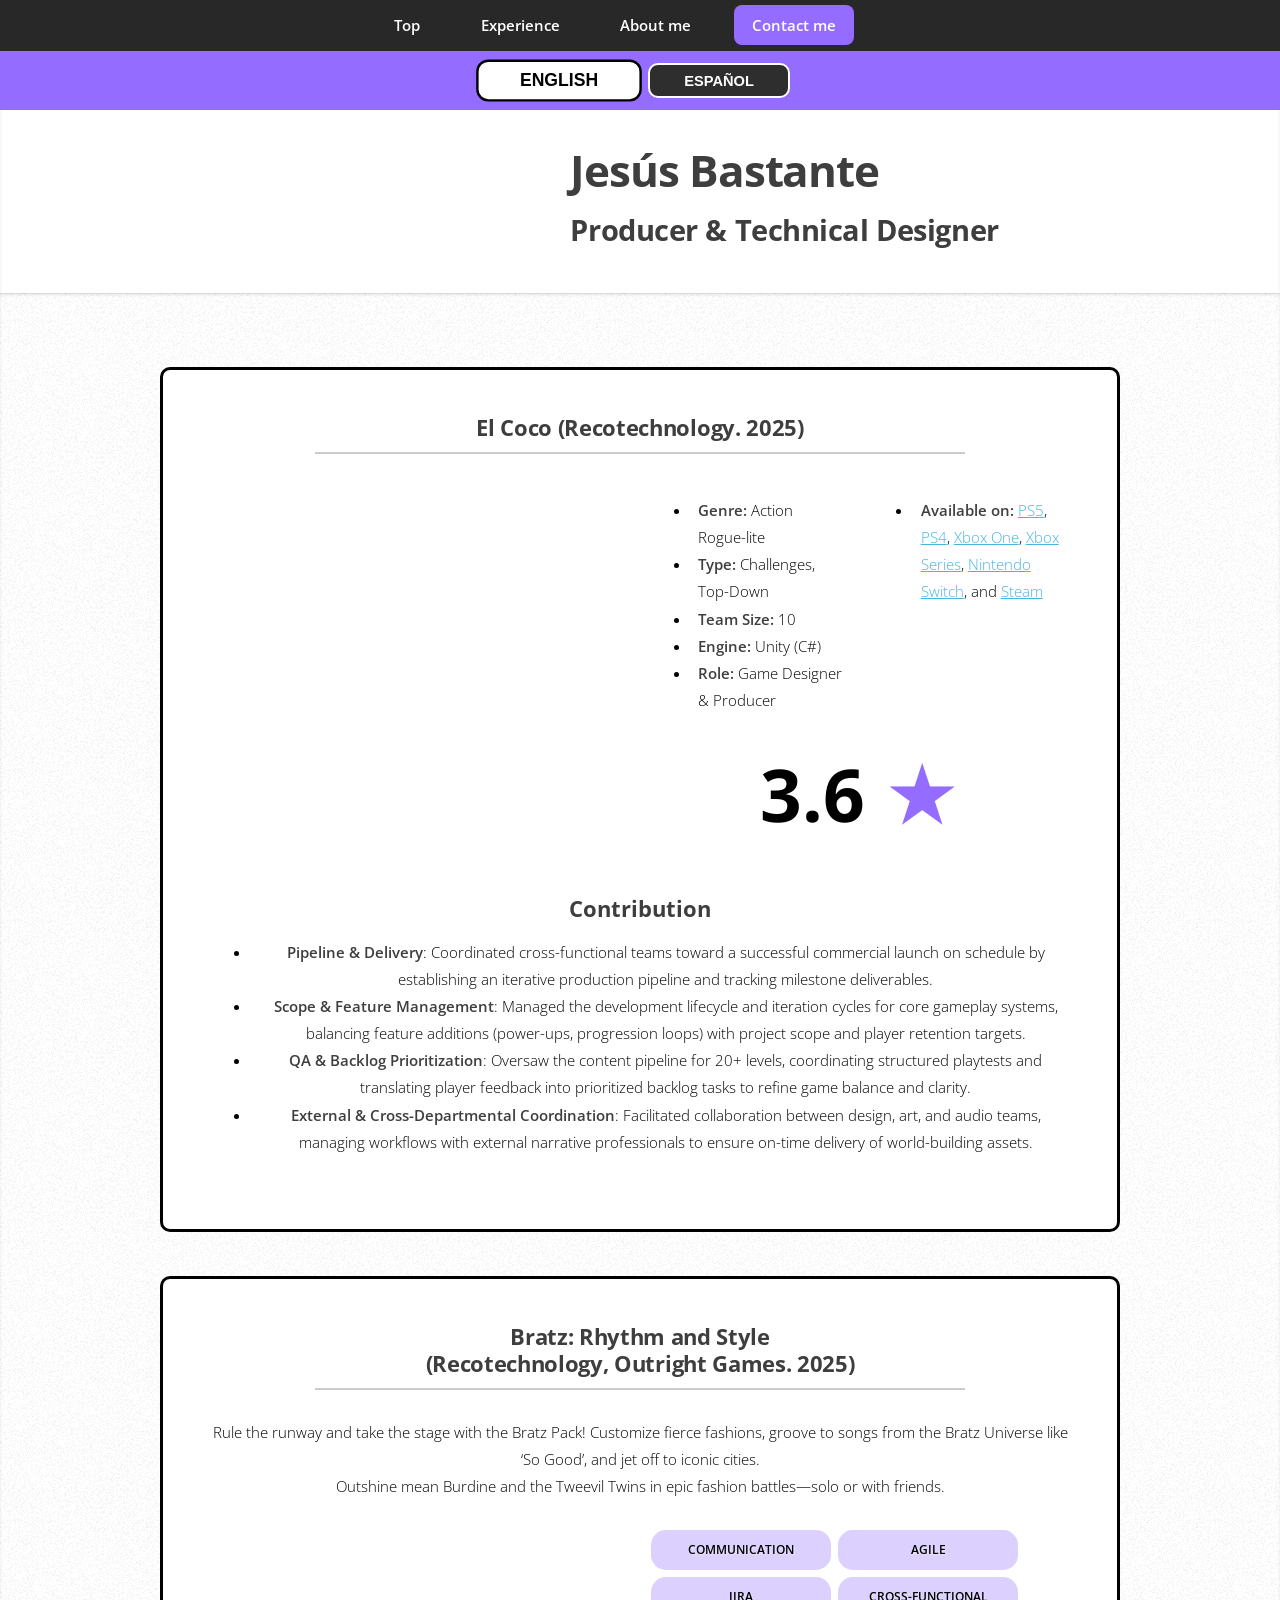
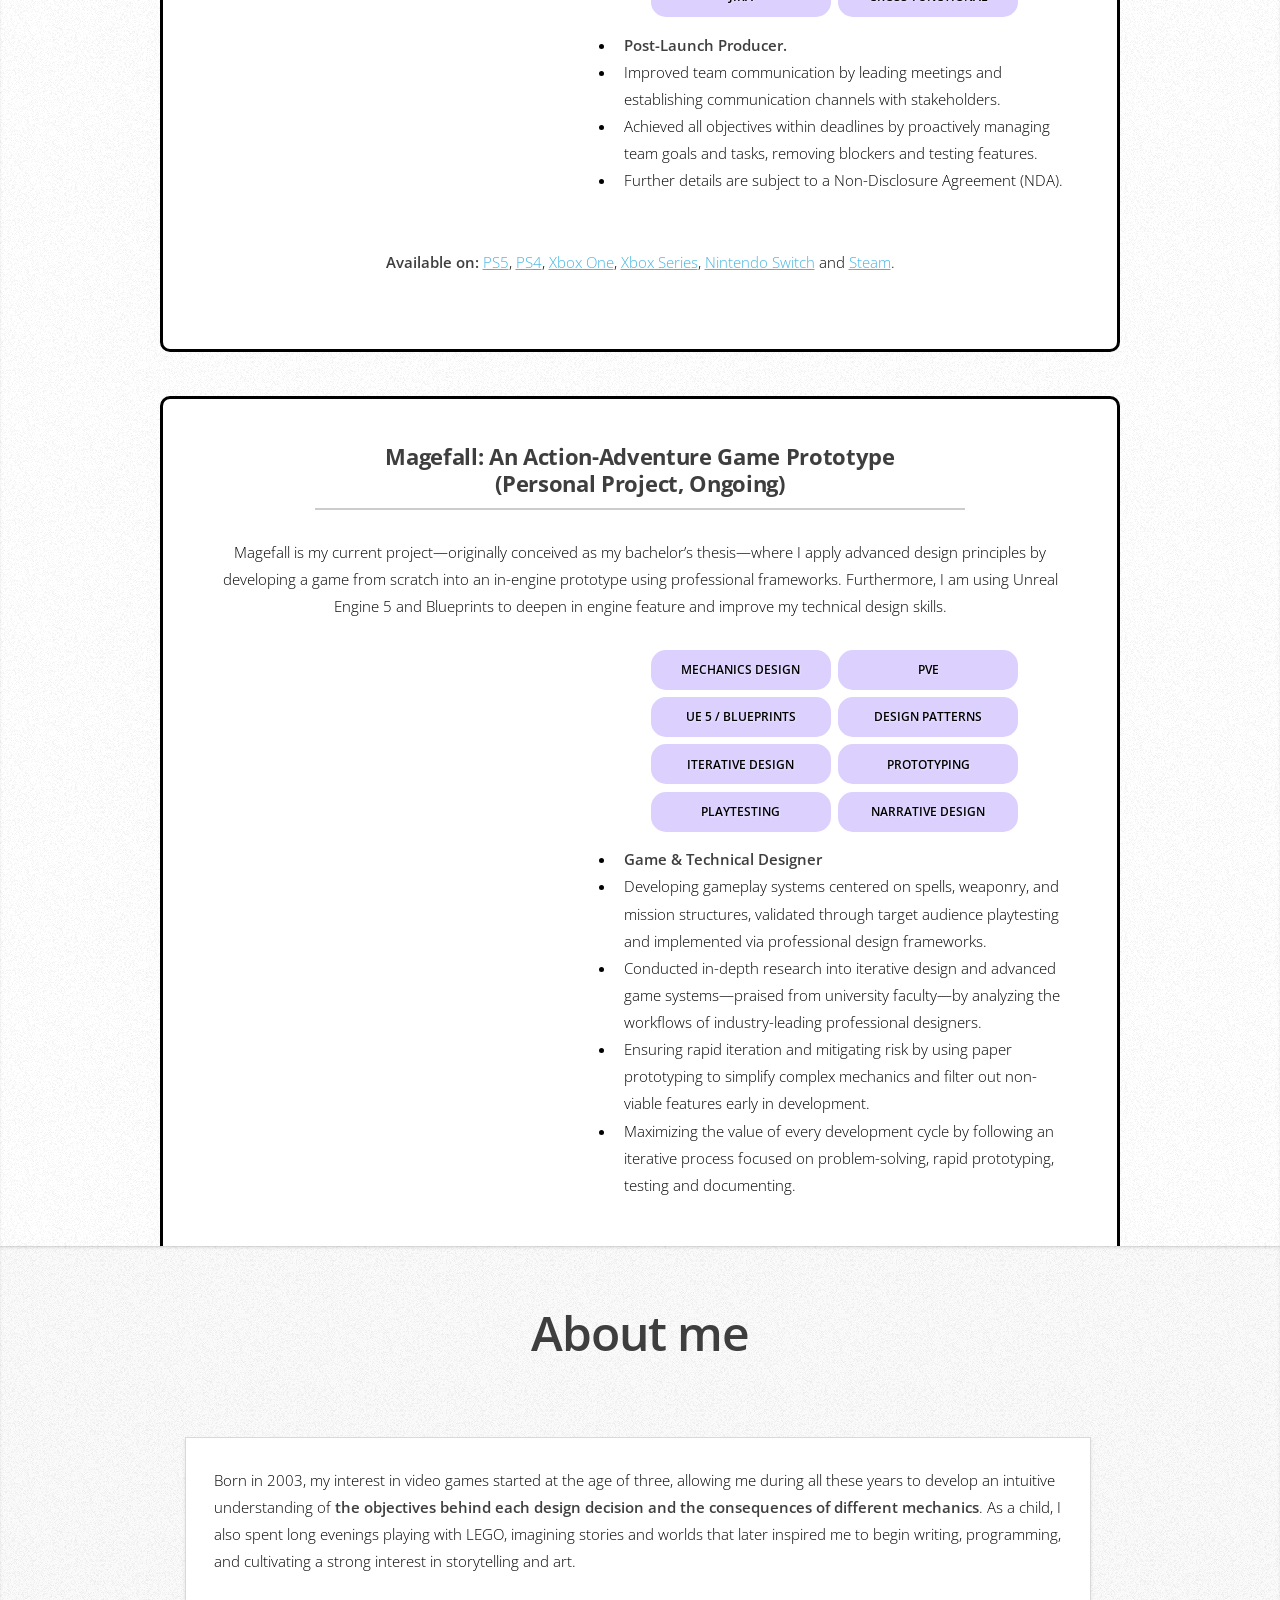
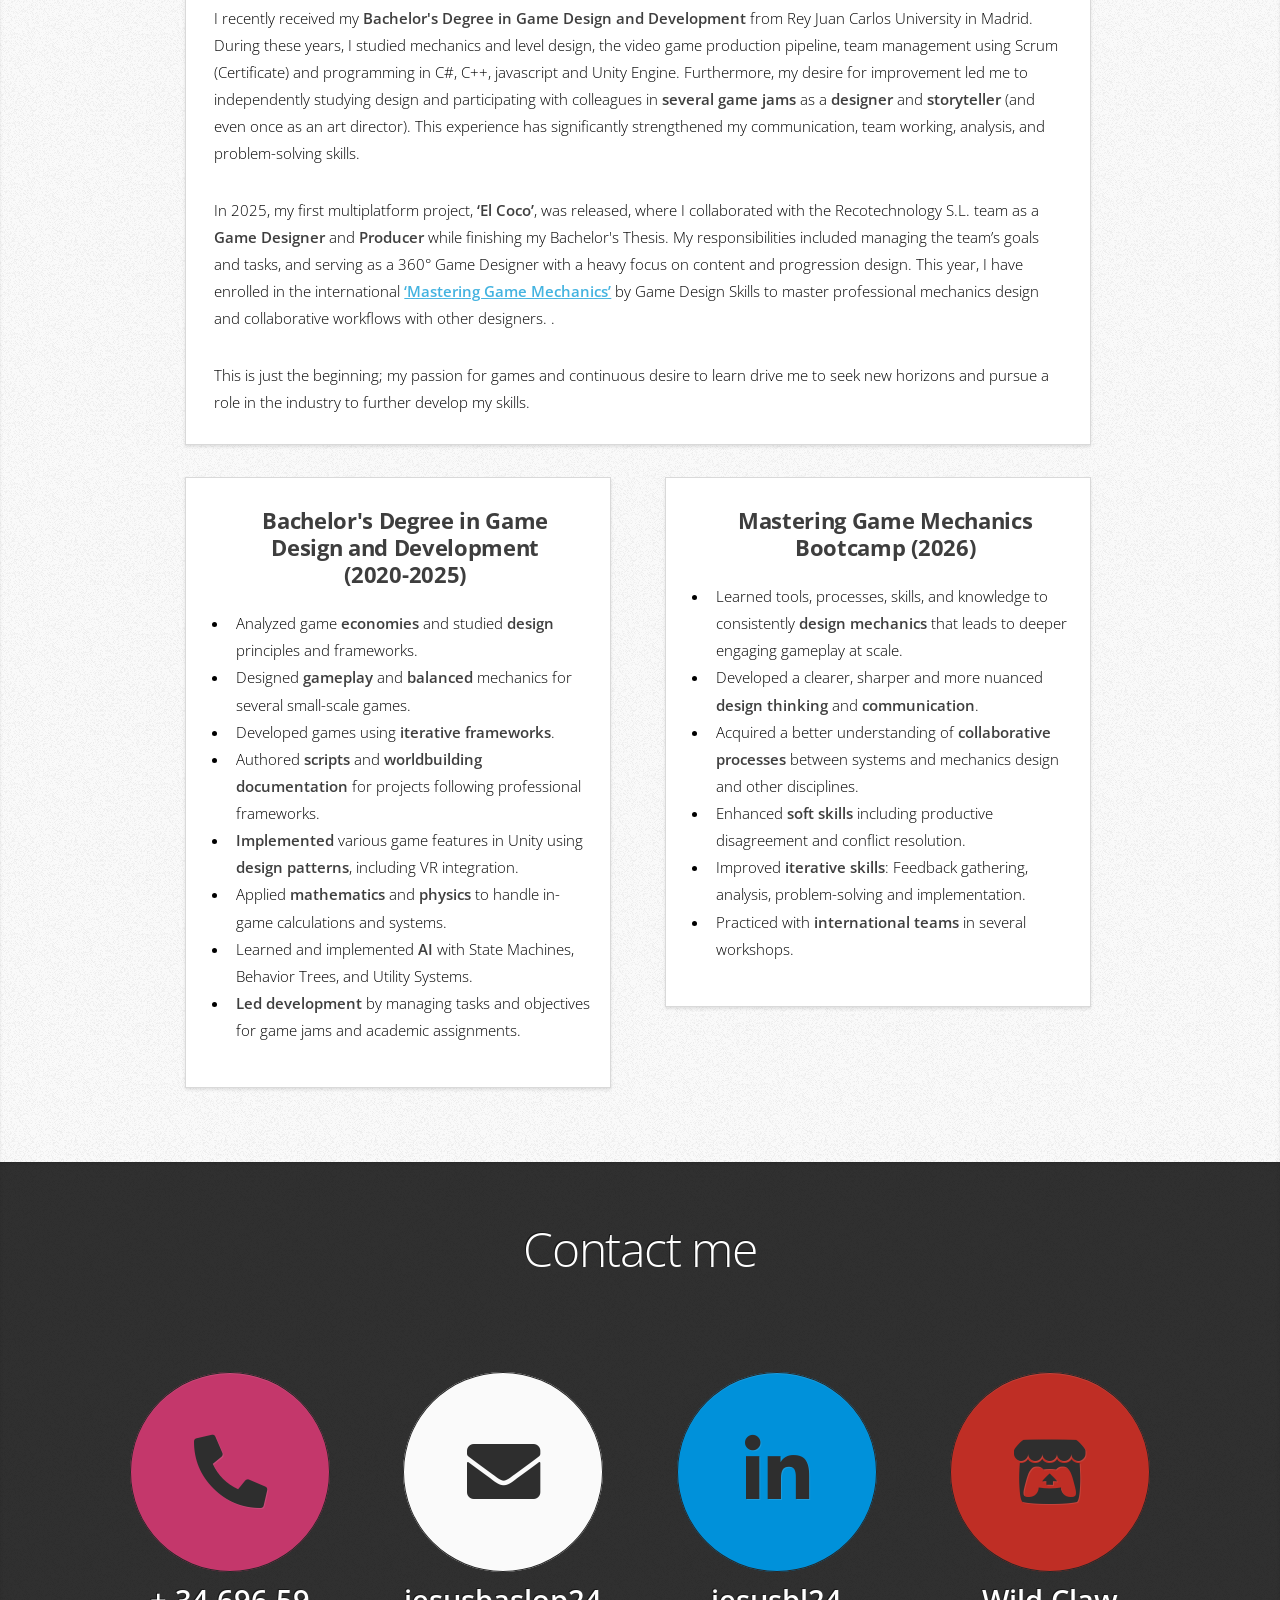
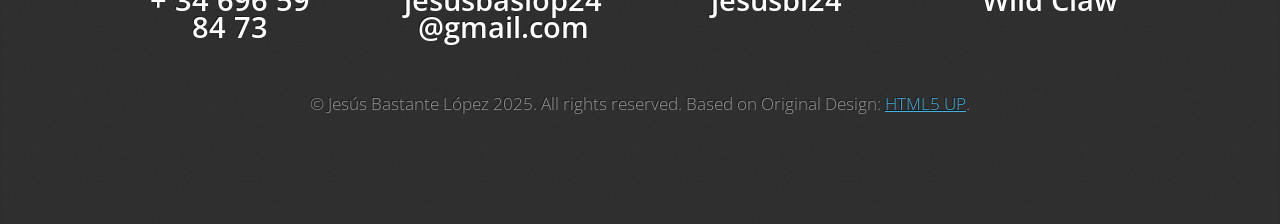
==== commit d4ffaff8: "Coco production" ====
--- a/index.html
+++ b/index.html
@@ -126,32 +126,6 @@
 							</ul>
 						</div>
 
-						<div class="project-docs">
-							<button onclick="openProjectModal('coco')" class="button projectKnowMore" data-i18n="knowMore">Ver Proyecto</button>
-						</div>
-
-					<div id="projectModalContainer" class="modal-overlay" style="display: none;" onclick="closeProjectModal()">
-						<div class="modal-content" onclick="event.stopPropagation()">
-							<span class="close-btn" onclick="closeProjectModal()">&times;</span>
-
-							<div id="modalDynamicContent"></div>
-
-						</div>
-					</div>
-
-
-					<!-- One-pagers gallery overview - Do not copy or move, only one is needed -->
-					<div id="gallery-overlay" class="gallery-overlay">
-						<button class="nav-btn prev" onclick="event.stopPropagation(); changeImage(-1)">&#10094;</button>
-						<button class="nav-btn next" onclick="event.stopPropagation(); changeImage(1)">&#10095;</button>
-						<span class="close-gallery" onclick="event.stopPropagation(); closeGallery()">&times;</span>
-
-						<div class="gallery-content">
-							<img id="gallery-img" src="" alt="One Pager">
-						</div>
-
-						<div id="gallery-counter">1 / 3</div>
-					</div>
 				</div>
 
 
@@ -267,876 +241,10 @@
 								<!--<li data-i18n="project_magefall_6">Carried on playtestings to find problems and stregths and evaluated their results.</li>
 								<li data-i18n="project_magefall_7">Created clean and versatile documentation like a GDD, a brief and one-pagers.</li>-->
 							</ul>
-						</div>
-					</div>
-
-					<button onclick="openModal()" class="projectKnowMore">Read Full Design</button>
-
-					<div id="textModal" class="modal-overlay" onclick="closeModal()">
-						<div class="modal-content" onclick="event.stopPropagation()">
-							<span class="close-btn" onclick="closeModal()">&times;</span>
-							<h2>Magefall</h2>
-
-							<p>
-								Magefall was my <strong>bachelor's thesis</strong> for my Game Design and Development Degree, which was conceived as an investigation of the first stages of video games' preproduction and its
-								implementation. Throughout this first stage of the project. I researched: the emotion of <strong>fun</strong> and why games produce it, <strong>player</strong> types and emotions,
-								<strong>mechanics</strong> design frameworks (for example MDA), <strong>gameplay loops</strong>, <strong>progression</strong> design, <strong>prototyping</strong>,
-								<strong>playtesting</strong>, <strong>documentation</strong>, game <strong>narratives</strong> and game <strong>pillars</strong>.
-								With this new knowledge, I iterated in the idea of Magefall using tools like paper prototyping or the Five Pillars of Fun framework (Motivation, Responsiveness, Clarity, Satisfaction
-								and Fantasy), and carried out playtesting sessions, using acquired data to improve the prototypes. Finally, I obtained a grade of 9.6, being praised by the judges for my
-								clear <strong>writing</strong>, deep <strong>investigation</strong> and its great <strong>implementation</strong>.
-							</p>
-
-							<p>
-								After a couple of months, I decided to take Magefall to its next stage: develop a playable prototype of the game in <strong>Unreal Engine 5</strong>. Because I have solely worked in Unity these last years,
-								I decided that it was a perfect opportunity to improve my skills in Unreal 5, as I have previously taken <strong><a href="https://www.udemy.com/course/unreal-engine-5-de-0-a-dios/?couponCode=25BBPMXINACTIVE">a course from Carlos Coronado</a></strong>—an official Unreal Engine instructor—where
-								I learned the basic engine features. Currently, I am finishing the <strong>technical design</strong>, developing a structure to ensure a smooth creation of spells, weapons,
-								status effects, entities and their interactions. Also, I am using new design tools taught at the <strong><a href="https://gamedesignskills.com/courses/mechanics-bootcamp-scale-depth-alexander-brazie/ ">‘Mastering Game Mechanics’</a></strong>—the bootcamp I am currently enrolled in—
-								to revise and further develop the mechanics in my game. I am applying frameworks like <strong>goals</strong> and values, <strong>compositional frameworks</strong>, and
-								<strong>design wireframes</strong>.
-							</p>
-
-							<h3> Index </h3>
-							<ul>
-								<li>The objectives of my project</li>
-								<li>The game concept of Magefall</li>
-								<li>My iterative pipeline and first iteration</li>
-								<li>Second iteration: basic combat design</li>
-								<li>Fourth iteration:player progression</li>
-							</ul>
-
-							<h3> The objectives of my project</h3>
-							<p>
-								The project started as my Bachelor’s Thesis, but my objectives, even now after finishing my degree, have always been the same.
-							</p>
-
-							<p>
-								Learn, understand and put into practice professional design <strong>frameworks</strong>, <strong>pipelines</strong> and <strong>techniques</strong>.
-								My resources for this are design <strong>blogs</strong> and <strong>videos</strong> like those in Game Design Skills, GDC, Signals and Light (Combat Design) or Game Maker's Toolkit,
-								<strong>books</strong> like the <i>Art of Game Design</i> or <i>Game Feel</i> and  <strong>“Mastering Game Mechanics”</strong>, the bootcamp I am currently enrolled in.
-							</p>
-
-							<p>
-								Learn more about <strong>Unreal Engine 5</strong> (Blueprints, engine's  features, new design patterns and how to implement them). However,
-								at the moment it is not included here.
-							</p>
-
-							<h3>The game concept of Magefall</h3>
-
-							<p>
-								Magefall is an <strong>Action-Adventure</strong> game <strong>prototype</strong> where you play as 2 mage siblings, <strong>Kaith</strong> and <strong>Nora</strong>, fighting on opposite sides of a revolution in a
-								great <strong>aetherpunk</strong> city, fighting their respective enemies by using weapons and spells in a cinematic, agile style with fast tactical decisions.
-								Missions inside its campaign are set in open sections where you must complete certain objectives and make <strong>decisions</strong> that change the environment.
-							</p>
-
-							<p>
-								Let’s take a look at the <strong>pipeline</strong> I used to define the principles of my game.
-							</p>
-
-							<div class="modal-row">
-								<div class="modal-column-text">
-									<p>
-										I use the <strong>goals</strong> and <strong>values</strong> of the game framework, that is what I want to achieve with the game and what I am optimizing for in these goals. For Magefall they are:
-									</p>
-									<p>Tactical gameplay optimized for cinematography, fluidity and decision-making.</p>
-									<p>Mature narrative optimized for emotional investment and transcendence</p>
-									<p>A Living city optimized for environmental storytelling and curiosity.</p>
-								</div>
-								<div class="modal-column-media">
-									<img src="images/Goals.png" class="modal-media" loading="lazy" onclick="openImage(this)">
-
-									<figcaption>
-										Magefall's goals and values.
-									</figcaption>
-								</div>
-							</div>
-
-							<p>
-								Once the goals are established, I defined the <strong>game pillars</strong>:
-							</p>
-
-							<img src="images/Pillars.png" class="modal-media" loading="lazy" onclick="openImage(this)">
-							<figcaption>
-								Magefall's pillars.
-							</figcaption>
-
-							<p>
-								Then, I applied the lens of <strong>skill tests</strong> and defined the skills I wanted to test in the game and how I value each one,
-								how a master in my game behaves, and what is the optimal player path.
-							</p>
-
-							<div class="modal-row2">
-								<div class="modal-column-text">
-									<img src="images/Skills1.png" class="modal-media" loading="lazy" onclick="openImage(this)">
-									<figcaption>
-										Magefall's target skills to test.
-									</figcaption>
-								</div>
-								<div class="modal-column-media">
-									<img src="images/Skills2.png" class="modal-media" loading="lazy" onclick="openImage(this)">
-									<figcaption>
-										Magefall's master.
-									</figcaption>
-								</div>
-							</div>
-
-							<p>Lastly, I identified who my <strong>target players</strong> are by describing them using age, gender, gaming experience, time to play and their main and secondary motivations.</p>
-
-							<div class="modal-row2">
-								<div class="modal-column-text">
-									<img src="images/Player1.png" class="modal-media" loading="lazy" onclick="openImage(this)">
-									<figcaption>
-										Magefall's target player description.
-									</figcaption>
-								</div>
-								<div class="modal-column-media">
-									<img src="images/Player2.png" class="modal-media" loading="lazy" onclick="openImage(this)">
-									<figcaption>
-										Magefall's target player motivations.
-									</figcaption>
-								</div>
-							</div>
-
-
-							<p>
-								To <strong>document</strong> all of this, I gathered all this information in my personal <strong>Miro</strong> and created a first version of a <strong>one-pager</strong>
-								brief for clearer and more concise communication.
-							</p>
-
-							<p>
-								Now, it was time to develop the idea.
-							</p>
-
-							<h3>My iterative pipeline and first iteration</h3>
-
-							<p>
-								The first step in the development was to implement an <strong>iterative pipeline</strong>, allowing me to create efficiently, identify problems, test features and
-								implement player feedback in the process. To explain the process I’ll use the <strong>first iteration</strong>, where I designed the high-level game concept, and tested which parts of the whole idea
-								were more interesting for players and should take priority for now.
-								My iterative process for solo development is divided into the following stages.
-							</p>
-
-							<img src="images/Process.png" class="modal-noborder" loading="lazy" onclick="openImage(this)">
-							<figcaption>
-								My iterative pipeline.
-							</figcaption>
-
-							<h4>
-								Problem statement
-							</h4>
-
-							<p>
-								Every iteration matters by focusing on specific problems, like testing a hypothesis or enhancing current features, allowing goals to be achieved step by step.
-								As I mentioned before, the objective for the iteration was: Design the high-level game concept.
-							</p>
-
-							<h4>
-								Elaborate solution
-							</h4>
-
-							<p>
-								Here, I create at least 3 <strong>different ideas</strong> and <strong>analyze</strong> them. Then, I create a new idea combining the best parts of them and, again, analyze
-								it and identify its risks. With this breakdown, I conclude which the best solution of them, usually the last one. This method fuels creativity, avoids tunnel
-								vision and distills every idea to highlight their impact not only in the game, but in the whole project.
-							</p>
-
-							<p>
-								What is being designed requires different tools and lenses for its analysis—in this case I used my <strong>goals and values</strong>, <strong>game pillars</strong>—in this case emotions, gameplay & experience—,
-								<strong>target players’ motivations</strong>, <strong>skills</strong>, and the <strong>risks</strong> of each idea and how to mitigate them.
-							</p>
-
-							<p>
-								The final solution was:
-								An action-adventure game, combat based on weapons as main source of damage and spells as tactic tools, but no items, with a third-person camera over the shoulder.
-								Each mission is set in an open level with decisions that affect the narrative and the section of the city both functionally and artistically.
-							</p>
-
-							<p>
-								<strong>Combat based on weapons as main source of damage and spells as tactical tools, but no items.</strong> It suits the fantasy of cinematic mages in an aetherpunk city
-								, and it shows more possibilities of offering tactical gameplay with cinematography,
-								fluidity and decision-making, optimized for mastery of tactics and spatial awareness. Adding items to this combination could add more depth,
-								but for now it would only be unnecessary complexity.
-							</p>
-
-                            <div class="modal-row2">
-                                <div class="modal-column-text">
-                                    <img src="images/Idea1Goals.png" class="modal-media" loading="lazy" onclick="openImage(this)">
-									<figcaption>
-										Use of goals as framework to make decions.
-									</figcaption>
-                                </div>
-                                <div class="modal-column-media">
-                                    <img src="images/Idea1Pillars.png" class="modal-media" loading="lazy" onclick="openImage(this)">
-									<figcaption>
-										Use of pillars as framework to make decions.
-									</figcaption>
-                                </div>
-                            </div>
-
-							<div class="modal-row2">
-								<div class="modal-column-text">
-									<img src="images/Idea1Motivations.png" class="modal-media" loading="lazy" onclick="openImage(this)">
-									<figcaption>
-										Use of target player's motivations as framework to make decisions.
-									</figcaption>
-								</div>
-								<div class="modal-column-media">
-									<img src="images/Idea1Skills.png" class="modal-media" loading="lazy" onclick="openImage(this)">
-									<figcaption>
-										Use of target skills to test as framework to make decisions.
-									</figcaption>
-
-								</div>
-							</div>
-
-							<img src="images/Idea1Risks.png" class="img50" loading="lazy" onclick="openImage(this)">
-							<figcaption>
-								Use of features' risks as framework to make decisions.
-							</figcaption>
-
-
-							<p>
-								<strong>With a third-person camera over the shoulder.</strong> My goal is to create tactical gameplay with value in cinematography and emotional investment in its characters.
-								This kind of camera offers fluid cinematic gameplay that can highlight the action, requiring spatial awareness and reflexes, emphasizing our protagonist.
-							</p>
-
-							<p>
-								<strong>Each mission is set in an open level with decisions that affect the narrative and the section of the city both functionally and artistically.</strong>
-								This creates emotional investment by constructing a living city optimized for environmental storytelling and curiosity where
-								players not only see how the city changes due to the conflict but actively participate in its evolution, creating immersion and requiring
-								decision-making. An open-changing world can provide this too, but due to the world setting it would need heavy investment, creating a great risk
-								for the project.
-							</p>
-
-							<p>
-								To group all these mechanics, I decided that the action-adventure game conveys all what I have been wanting to create with my decisions. It is based in cinematography,
-								fluidity and strong narratives. Also, they appeal to mastery, action and immersion if emphasised.
-
-							</p>
-
-							<h4>
-								<strong>Prototype solution</strong>
-							</h4>
-
-							<p>
-								This stage is all about creating small, fast prototypes to answer uncertainties, test for engagement and prevent wasted
-								time on non-viable features. For the current iteration, I needed to test if the idea was interesting and which parts my target audience was
-								most excited about, and which I should focus on. The best and fastest solution was to create another one-pager—this one solely focused on game features—and
-								present it in a playtesting session.
-							</p>
-
-							<h4>
-								<strong>Playtest and Evaluate solution</strong>
-							</h4>
-
-							<p>
-								I know this iteration’s problem or objective and I concluded what is going to solve it, now it is time to test the prototype with other
-								players to see if there is fun in it, find design problems, and see what I have missed that could enhance or diminish player experience.
-							</p>
-
-
-
-							<div class="modal-row">
-								<div class="modal-column-text">
-									<p>
-										The questions that must be asked in the playtesting are <strong>unique to each iteration</strong>, but I start by stating <strong>concrete things</strong> I need to find out, then
-										<strong>create questions</strong> that would give me that information and separate those questions by <strong>how they can be best answered</strong>: surveys, interviews or by myself
-										with observation. Also, I define what I have to explain to testers before they start playing.
-									</p>
-								</div>
-								<div class="modal-column-media">
-									<img src="images/Questions.png" class="modal-media" loading="lazy" onclick="openImage(this)">
-									<figcaption>
-										Examples of stated questions for prototypes.
-									</figcaption>
-								</div>
-							</div>
-
-							<p>
-								For that, I reached out to some friends, gave them a survey to know which player type and demographics group they belonged to, and identified key testers which
-								belonged to my target audience.
-							</p>
-
-							<p>
-								Once I got my target testers, I presented the idea to them and found out the <strong>strongest</strong> and <strong>weakest</strong> points of my game. For example, by asking which
-								2 aspects of my game are most interesting, I obtained that all features I included are quite attractive to overall players, but target testers agreed that
-								the magic loadout and the narrative with 2 points of view were the most attractive. Also, the game was pretty well received by all of them.
-							</p>
-
-							<div class="modal-row2">
-								<div class="modal-column-text">
-									<img src="images/Results1.jpeg" class="modal-media" loading="lazy" onclick="openImage(this)">
-									<figcaption>
-										Answers of which 2 aspects of the game are most appealing to each tester.
-									</figcaption>
-								</div>
-								<div class="modal-column-media">
-									<img src="images/Results2.jpeg" class="modal-media" loading="lazy" onclick="openImage(this)">
-									<figcaption>
-										Answers of how interested are testers in my game idea.
-									</figcaption>
-								</div>
-							</div>
-
-							<p>
-								So I concluded, that was green light and I should focus on:
-							</p>
-
-							<ul>
-								<li>A customizable arsenal of weapons and spells.</li>
-								<li>A narrative with 2 points of view</li>
-								<li>The aetherpunk city</li>
-								<li>Many testers were quite interested in environment evolution, so it should be kept.</li>
-							</ul>
-
-							<p>
-								Decided the basic information of my game, it was time to design a basic <strong>core gameplay loop</strong>. I design gameplay loops by stating the
-								<strong>challenges</strong> of my game, what are the high-level player <strong>actions</strong> to face them, and what <strong>rewards</strong> do they get afterwards—for now they are only obtained if
-								they are victorious, but they can also be obtained if defeated like, for example in a rogue-lite game.
-							</p>
-
-							<img src="images/CoreLoop.png" class="img50" loading="lazy" onclick="openImage(this)">
-							<figcaption>
-								Magefall's core loop.
-							</figcaption>
-
-							<p>
-								I updated my one-pager brief with the new information and I document the game's <strong>basic information</strong>. Things like, this is a single-player, action-adventure game,
-								for consoles and PC, premium with intended duration of 20 hours, as I want the game to be long enough to develop all the ideas I have for the narrative and its progression,
-								but time will tell if the game supports such time.
-							</p>
-
-							<img src="images/One-pager%20Brief.jpg" class="modal-media" loading="lazy" onclick="openImage(this)">
-							<figcaption>
-								Magefall's one-pager brief.
-							</figcaption>
-
-							<p>
-								To properly document the entire process and why I choose certain solutions, I write down all the information of each iteration in an
-								<strong>“Iteration document”</strong> in <i>Adobe Indesign</i>. One-pagers are appropriate for clear concise communication with the team or for fast iterations like in preproduction, but I must keep
-								all the process in a detailed document.
-							</p>
-
-							<div class="modal-row2">
-								<div class="modal-column-text">
-									<img src="images/IterationDoc1.png" class="modal-media" loading="lazy" onclick="openImage(this)">
-									<figcaption>
-										Iteration document front page.
-									</figcaption>
-								</div>
-								<div class="modal-column-media">
-									<img src="images/IterationDoc2.png" class="modal-media" loading="lazy" onclick="openImage(this)">
-									<figcaption>
-										Iteration document example.
-									</figcaption>
-								</div>
-							</div>
-
-							<p>
-								Lastly, evaluation is not only focused on the game, but also on the <strong>pipeline</strong> and how the <strong>team</strong> can enhance it. I concluded this course of action has given
-								me great value, so I could follow it without major change and continue with the next iteration.
-							</p>
-
-							<p>
-								As you see, this pipeline is enabling me to develop my prototype answering uncertainties, keeping my target audience involved, removing risks and
-								approaching my development objective by objective.
-							</p>
-
-							<h3>Second iteration: basic combat design</h3>
-
-							<h4>State the problem</h4>
-							<p>
-								The objective for the second iteration was: <strong>Design a combat system that suits my game idea</strong>. Broad, but functional in the current state of development.
-							</p>
-
-							<h4>Elaborate solution</h4>
-							<p>
-								I wrote down some ideas on how to solve the problem, then I analyzed them with the following frameworks:
-							</p>
-
-							<p>My game's <strong>goals/values</strong></p>
-
-							<img src="images/it2Goals.png" class="modal-noborder" loading="lazy" onclick="openImage(this)">
-							<figcaption>
-								Use of Magefall's goals to design basic combat example.
-							</figcaption>
-
-							<p><strong>Five Pillars of Fun</strong>: how is the player motivated?, how does the game respond to it?, how does it provide satisfaction?, is it clear? how does this suit
-								the fantasy?.</p>
-
-							<img src="images/It2fivepillars.png" class="modal-noborder" loading="lazy" onclick="openImage(this)">
-							<figcaption>
-								Use of Magefall's pillars to design basic combat example.
-							</figcaption>
-
-
-							<p>Target players’ <strong>motivations</strong></p>
-
-							<p><strong>Risk identification</strong>: what are the risks of each idea and how do I try to prevent them?</p>
-
-							<img src="images/It2Motiva.png" class="modal-noborder" loading="lazy" onclick="openImage(this)">
-							<figcaption>
-								Use of Magefall's target audience motivations,skills/values and features' risks to design basic combat example.
-							</figcaption>
-
-
-							<p>
-								I created a new idea with the best parts of the previous ones and analyzed it again.
-							</p>
-
-							<p>
-								To decide my final solution, I asked myself these questions:
-							</p>
-
-							<ul>
-								<li>Which of them provides a stronger motivation to players?</li>
-								<li>Which of them is clearer for players?</li>
-								<li>Which of them provides more satisfaction for players?</li>
-								<li>Which of them aligns best with the fantasy & theme of the game?</li>
-								<li>Which of them aligns more with the game’s values?</li>
-								<li>Which of them is the least work?</li>
-								<li>Which of them is the most work?</li>
-							</ul>
-
-							<p>
-								After the analysis, I concluded that the best option was composed of:
-							</p>
-
-							<p>
-								<strong>Spells grouped by elements instead of customizable sets</strong>. Clearer an easier to use in combat. Options while managing your spell loadout are much clearer but at the same time
-								interesting, you decide which possibilities you want for each element, not your whole loadout.
-							</p>
-
-							<p>
-								<strong>Divide spells into Burst spells—low-powered spells witch shorter cooldown—and tactic spells—high-powered spells with larger cooldown</strong>. Players now have to manage 2 kinds
-								of spells, one designed for common use but small payoff and other with more precise uses with greater payoff. This enhances the fantasy of cinematic mages showcasing how variable
-								the of mages' powers are, forcing players to think which kind of spell should they use, making tactical decisions based on resources and payoffs. Creating a sole type
-								of spells seemed more simple to implement, but less deep.
-							</p>
-
-							<p>
-								<strong>Slots with cooldown instead of mana for each kind of spell, allowing to use the same tactic spell twice in a row</strong>. It shows much clearer when you can use certain spell. Also, their representation in the HUD is smaller, allowing more space
-								to see the action, and with that increasing immersion and the game's cinematography.
-							</p>
-
-
-							<p>
-								<strong>Kaith uses ranged weapons and Nora uses melee weapons</strong>. As we needed 2 character for the game, I wanted them to be as different in their mechanics. Learning to use both characters
-								offers more opportunities for challenge, forcing adaptation to their unique strategies. I wanted to include conflict—one the pillar emotions of the game—in the design of both
-								characters, so I made the emotional reckless character to use ranged weapons and the logical strategic character to face enemies in close combat. This is quite opposite to common
-								character designs, and creating this unique feel for each character is one of the key objectives of the project.
-							</p>
-
-							<p>
-								<strong>Kaith uses heat instead of normal ammunition</strong>. Getting out of bullets forces adaptability and looking for more foments exploration and testes spational awareness. However,
-								the objective of the game is that players adapt to different situations by choosing the right tools for it, motivating them to learn how each weapon or spell works on different setups. Heat
-								balances weapons by managing how many shots can weapons shoot before overheating, and those who want action can go directly to the next fight without the need to look for ammunition.
-								Also, as the game features technology based in magic crystals, weapons that use them as ammunition fits the fantasy.
-							</p>
-
-
-							<p>
-								Now it was time to prototype the system.
-							</p>
-
-							<h4>Prototype solution</h4>
-
-							<p>
-								I could have jumped into an engine and started prototyping, but if in the end the solution wasn’t good at all, that would have been a lot of
-								wasted time. Instead, I used <strong>paper prototyping</strong>, a technique where you simplify a game’s feature or system into a simple board game. With your idea
-								simplified into its core, now you can test if it is fun, functional and iterate on it fast, only jumping into complex engine implementations, once
-								you’ve faced <strong>uncertainties</strong> and know the feature is <strong>appropriate for your game</strong>.
-							</p>
-
-							<p>
-								For that, I created an online board, simplifying my action-adventure game with a third person camera into a <strong>turn-based</strong> game with a tiled map.
-								But for that, I needed to design my characters. Also, the construction of this prototype led to the inclusion of <strong>covers</strong> as main defensive method
-								for characters. Furthermore, <strong>stealth</strong> was designed to include this kind of gameplay and differentiate more Nora from Kaith—as the first is more effective
-								in it due to her darkness spells explained later in the section—and give players more wys of expressing themselves; however this will be tested in the future to see
-								if it is appropriate.
-							</p>
-
-							<img src="images/PaperPT.png" class="modal-noborder" loading="lazy" onclick="openImage(this)">
-							<figcaption>
-								Kaith's paper prototype .
-							</figcaption>
-
-
-							<p> The first step was to define <strong>player actions</strong> within game, describing how it functions across <strong>input</strong>, <strong>mechanics</strong>, <strong>receivers</strong>
-								and <strong>system</strong>. As we are just creating the first ideas, at this time they are going to be broad because we need to iterate fast, but as the project
-								advances they are going to be much more specific and varied. For example, I have currently created 2 sets of actions, one for each character.</p>
-
-							<img src="images/BasicActions.png" class="modal-media" loading="lazy" onclick="openImage(this)">
-							<figcaption>
-								Example of basic actions
-							</figcaption>
-
-
-							<div class="modal-row">
-								<div class="modal-column-text">
-									<p>
-										Then, I established how I wanted each sibling to feel using <strong>goals and values</strong>, establishing their goals with <strong>Masahiro Sakurai’s technique</strong> to define
-										characters with a sentence: Kaith is an agile shooter with multiple ranges of effectiveness, while Nora is a close combat character that flows between
-										being a single-target assassin and a warrior with great area control.
-									</p>
-
-									<p>
-									<p>
-
-										Their respective magical elements they can use and styles of combat come from both gameplay and story reasons: Kaith is emotional and hot-blooded like <strong>fire</strong>;
-										Nora is an introverted and cold-blooded like <strong>ice</strong>. Kaith is the fake <strong>light</strong> of a revolution that in the end will try to end their kind; Nora grieves below the <strong>dark</strong> shadow of a
-										totalitarian government that would push her to the edge. Kaith flows in life like a wild <strong>wind</strong>, Nora can’t move forward steadily like <strong>earth</strong>.</p>
-									</p>
-								</div>
-								<div class="modal-column-media">
-									<img src="images/KaithGoals.png" class="modal-media" loading="lazy" onclick="openImage(this)">
-									<figcaption>
-										Kaith's goals/values and elements.
-									</figcaption>
-
-								</div>
-							</div>
-
-							<p>
-								For each character, I created several spells and weapons with different roles, but, in future iterations, I expanded them to be <strong>specific tools</strong> for
-								the players to use. For that, I used:
-							</p>
-
-							<ul>
-								<li><strong>Goals</strong>, that is which <strong>role</strong> they should fulfill in their characters' gameplay.</li>
-								<li><strong>The Five Pillars of Fun.</strong></li>
-								<li><strong>The context framework</strong> based on describing how they affect each context (self, allies, enemies, environment) and
-									their combinations, identifying flaws, edge cases or
-									spotting opportunities to create more depth.</li>
-								<li>The lens of <strong>skill tests</strong> and how I value them </li>
-								<li>The lens of <strong>great tools</strong> based on usefulness, diversity and frequency to create more distinct, deep tools.
-								<li>And lastly, what are the <strong>risks</strong> of each of them, and how they can be mitigated. </li>
-							</ul>
-
-							<img src="images/CombatAnalysis.png" class="modal-media" loading="lazy" onclick="openImage(this)">
-							<figcaption>
-								Example of used frameworks to design spells.
-							</figcaption>
-
-
-							<p>
-								Once I designed the spells and weapons, I included them in my paper prototype, designed a set of levels that <strong>sequentially introduced</strong> players to the mechanics,
-								iterated on them alone, and jumped into the next stage.
-							</p>
-
-							<h4>Playtest solution</h4>
-							<p>
-								Now that I have my solution ready, I needed to state exactly what I wanted to find out in the playtesting session. These are the objectives of this testing:
-
-							<ul>
-								<li> Is this realistic approach of using spells and weapons fun? </li>
-								<li> Do tactic and burst spells create interesting decisions for players? </li>
-								<li> Do different spells create opportunities for players to express themselves and face situations differently? </li>
-								<li> What are the most interesting aspects of this combat system that I should highlight? </li>
-								<li> What are the least interesting aspects of this combat system that I should tweak? </li>
-
-							</ul>
-
-							<p>
-								In this case. My playtesters played the prototype in an online call with me, where I managed and moved enemies to create <strong>different situations for them</strong>,
-								checking how they could beat them.
-							</p>
-
-							<p>
-								Finally, I interviewed them after they finished and handed them the survey.
-							</p>
-
-							<h4>Evaluate solution</h4>
-
-							<p>
-								With all the needed data obtained, I started to evaluate. Some relevant answers and observations were:
-							</p>
-
-							<ul>
-								<li> Some testers use characters more aggressively, while others prefer
-									a more defensive tactic, using different spells that best suit them</li>
-								<li> Key testers did not even use spells, which is a severe problem. </li>
-								<li> Burst and tactic spells created some interesting decisions where players needed to think both short and long term. </li>
-							</ul>
-
-							<p>
-								Therefore, I concluded that weapons and spells provide fun and different approaches to the same situation, allowing players to express themselves, being this the most
-								interesting aspect of the game. However, spells needed to be more necessary and synergize with weapons, as players who like to solely weapons need to be encouraged to use spells.
-								Also, the lack of interaction between weapons and spells reveal to be a severe flaw.
-							</p>
-
-							<p>
-								My observations in the process were that testing sessions were too long, between 90 and 120 minutes, and managing everything by myself was tedious for
-								both designer and tester. However, I created a testing ground I still use nowadays to test new features. To make testing sessions more dynamic,
-								I gave players maximum time to make decisions to both reduce session time and give the sensation of urgency similar to a real-time game.
-							</p>
-
-							<p>
-								Now,I created a one-pager for the team, and I stated the objective for the next iteration: <strong>Find a solution for players not using spells and enhance their overall appealing</strong>.
-								I polished weapons and spells by creating spells related to weapons, connecting both mechanics so players that are much more interested in weapons have their own spells to buff or alter them.
-								It proved to be a total success and made both spells and weapons more rewarding, as they are now used together to get the most out of them and create more solid system.
-							</p>
-
-							<img src="images/OP_Combat.jpg" class="modal-media" loading="lazy" onclick="openImage(this)">
-							<figcaption>
-								Combat system one-pager brief.
-							</figcaption>
-
-
-							<h3>Fourth iteration: player progression</h3>
-
-							<h4>
-								State the problem
-							</h4>
-
-							<p>
-								Lastly, in this iteration I designed how player characters progress through the game. Here, I concluded how my current mechanics can evolve to offer more control,
-								possibilities and power, but offering players the opportunity to express themselves and make decisions about how they wanted to upgrade their loadout. So, the
-								objective of this iteration was: <strong>Design player progression optimized for decision-making and current content</strong>.
-							</p>
-
-							<h4>
-								Elaborate the solution
-							</h4>
-
-							<p>
-								I decided player progression to be both <strong>vertical</strong> and <strong>horizontal</strong>:
-								Spells now have a level, which can be upgraded to not only enhance their basic stats, but add new aspects to it. For example: you can upgrade
-								fireball to deal damage on hit, enhance its distance or reset the duration of its fire pool by killing enemies within it. This spell progression enhances spells providing more
-								use cases and further boost their current strengths, forcing players to decide how much they value each upgrade while also receiving new spells.
-								As for weapons, you get modifiers with different rarities to solely enhance basic stats or tweak some aspects of them. This way, as players advanced throughout
-								the game they modify their weapons to counter specific enemies or adapt them to your style, but rarities offer tradeoffs and more variables in each decision.
-							</p>
-
-							<p>
-								I designed those to <strong>motivate</strong> players to immerse themselves in content with a <strong>clear objective</strong> of getting new spells and modifiers, as they
-								experience the <strong>fantasy</strong> of being a weapon-expert mage, <strong>satisfied</strong> by how their loadout progresses by <strong>responding</strong> to their actions.
-							</p>
-
-							<p>
-								Once I had the basic progression mechanics, I jumped to design a further elaborated gameplay loop, designing loops for minute to minute gameplay, hour to hour and
-								day to day. For this, I applied the same concepts of <strong>challenge</strong>, <strong>actions</strong> and <strong>rewards</strong>, but adding how each loop
-								<strong>feed into each other</strong>.
-							</p>
-
-							<img src="images/ElaboratedLoop.png" class="modal-media" loading="lazy" onclick="openImage(this)">
-							<figcaption>
-								Magefall's elaborated gameplay loop.
-							</figcaption>
-
-							<h4>
-								Prototype the solution
-							</h4>
-
-							<p>
-								The prototypes for this iteration were created to determine: how to clearly communicate progression to players, how intuitive the systems are, how engaging the
-								experience is, and if it provides players with opportunities for creative expression. To achieve this, I designed a new board simulating the weapon modifier and
-								spell upgrade menus, incorporating various options with trade-offs in each. For example, I included a Legendary modifier that enhances basic damage, another that
-								reduces spell cooldowns, and an Epic modifier that increases damage dealt to enemies from behind.
-							</p>
-
-							<div class="modal-row">
-								<div class="modal-column-text">
-									<img src="images/SpellProgression.png" class="modal-media" loading="lazy" onclick="openImage(this)">
-									<figcaption>
-										Example of upgraded spell.
-									</figcaption>
-								</div>
-								<div class="modal-column-media">
-									<img src="images/WeaponProgression.png" class="modal-media" loading="lazy" onclick="openImage(this)">
-									<figcaption>
-										Example of weapon modification.
-									</figcaption>
-								</div>
-							</div>
-
-							<h4>
-								Playtest the solution and Evaluate it
-							</h4>
-
-							<div class="modal-row">
-								<div class="modal-column-text">
-									<p>
-										After conducting several playtests with target testers, I concluded that players perceive progression clearly and intuitively, yet it was not as engaging as
-										expected. Feedback indicated that the systems felt similar to other games; while not intrinsically bad, more original ideas could be
-										incorporated. Despite this, I observed how testers experimented with many different combinations of modifiers and spell upgrades. Furthermore,
-										some testers expressed that managing inventories and loadouts is unappealing if the systems are overly complex or cluttered with too many options.
-									</p>
-								</div>
-								<div class="modal-column-media">
-									<img src="images/ProgressionResults.png" class="modal-media" loading="lazy" onclick="openImage(this)">
-									<figcaption>
-										Answers of how much testers feel progression mechanics rewarding.
-									</figcaption>
-								</div>
-							</div>
-
-							<p>
-								In my self-evaluation, I concluded that the progression prototype would have been much more effective if it had been integrated into a set of levels.
-								Providing modifications as a reward, followed by a new level to test the results, would have felt more natural and intuitive for the players.
-							</p>
-
-							<p>
-								With basic gameplay and progression designed, the objective for the next iteration was stated as: <strong>Create a basic playable in engine that conveys the general idea of
-								the game</strong>.
-							</p>
-
-
-							<h3>The current state of the project</h3>
-
-							<p>
-								That is how I designed Magefall for now. The next and current step of development is to create a prototype inside an engine. In my case, I am
-								exploring Unreal Engine 5, where I am going to check and refine how the game behaves in the virtual space, design 3Cs, a basic level, a complex
-								enemy behavior and to sum up, a <strong>core loop prototype</strong> that highlights how this video game can be.
-							</p>
-
-						</div>
-					</div>
-				</div>
-
-
-				<!-- Project 4 -->
-				<div class="project-entry">
-					<div class="row">
-						<div class="col-12">
-							<h3>Space Combat Rush 3D (Game Jam. 2024)</h3>
-						</div>
-					</div>
-
-					<!-- Description -->
-					<div class="row">
-						<div class="col-12">
-							<p data-i18n="SCR3D_description" class = "project_description">
-								A brand-new spaceship hero shooter where you choose your character, custom your weapons and fight your rivals to get to the top of the Arena. Each game is a best of 3 match where you level up your ship to unlock your powerful boosters and abilities.</p>
-						</div>
-					</div>
-
-					<!-- Main aln-center -->
-					<div class="row aln-center">
-
-						<!-- Video -->
-						<div class="col-5 col-12-medium col-12-small image-column">
-							<iframe class="video-responsive" width="100%"  src="https://www.youtube.com/embed/dESIXAj6zrM?si=02OlI8E_HfpWyJO2" title="YouTube video player" frameborder="0" allowfullscreen></iframe>
-						</div>
-
-						<!-- Skills & Work -->
-						<div class="col-7 col-12-medium col-12-small content-column">
-
-							<!-- Skills -->
-							<div class="skill-tags project-tags">
-								<span class="tag" data-i18n="skills_systems">Gameplay Design</span>
-								<span class="tag" data-i18n="skills_designPvP">PVP</span>
-								<span class="tag" data-i18n="skills_unity">Unity Engine / C#</span>
-								<span class="tag" data-i18n="skills_narrative">Narrative Design</span>
-								<span class="tag" data-i18n="skills_prototype">Prototyping</span>
-								<span class="tag" data-i18n="skills_playtest">Playtest</span>
-								<span class="tag" data-i18n="skills_iterative">Iterative Design</span>
-								<span class="tag" data-i18n="skills_documentation">Documentation</span>
-							</div>
-
-							<!-- Work -->
-							<ul class="project-details">
-								<li data-i18n="SCR3D_1"><strong>Game and narrative designer.</strong></li>
-								<li data-i18n="SCR3D_2">Designed the online competitive combat system.</li>
-								<li data-i18n="SCR3D_3">Designed and prototyped multiple characters funcionality.</li>
-								<li data-i18n="SCR3D_4">Balanced all characters, abilities and upgrades.</li>
-								<li data-i18n="SCR3D_5">Carried on playtestings to test mechanics and balance.</li>
-								<li data-i18n="SCR3D_6">Programmed several online features in .NET and WebGL.</li>
-								<!-- <li data-i18n="SCR3D_7">Created a scalable setting and every character backstory</li>-->
-							</ul>
-						</div>
-
-						<!-- Stores -->
-						<div class="col-12 col-12-medium col-12-small">
-							<p class="availability-row">
-								<span data-i18n="project_available_on">Available on:</span>
-								<a href="https://wild-claw-studio.itch.io/space-combat-rush-3d" target="_blank">Itch.io</a>.
-							</p>
-						</div>
-
-					</div>
-
-					<!-- See my work button -->
-					<div class="project-docs">
-						<button onclick="handleGalleryOpen('SCR_One_Pagers')" class ="projectKnowMore" data-i18n="knowMore">See my work</button>
-					</div>
-
-				</div>
-
-
-				<!-- Project 5 -->
-				<div class="project-entry">
-					<div class="row">
-						<div class="col-12">
-							<h3>The Inner Doors (Game Jam. 2023)</h3>
-						</div>
-					</div>
-
-					<!-- Description -->
-					<div class="row">
-						<div class="col-12">
-							<p data-i18n="project_inner_description" class = "project_description">
-								Delve into a futuristic world of mystery where everything feels like a game. However, your decisions will ultimately reveal the truth about who you really are.</p>
-						</div>
-					</div>
-
-					<!-- Main aln-center -->
-					<div class="row aln-center">
-
-						<!-- Video -->
-						<div class="col-5 col-12-medium col-12-small image-column">
-							<iframe width="100%" class="video-responsive" src="https://www.youtube.com/embed/ds75GTA6XdU?si=nrnSYYOC4L6e38ob" title="YouTube video player" frameborder="0" allowfullscreen></iframe>
-						</div>
-
-						<!-- Skills & Work -->
-						<div class="col-7 col-12-medium col-12-small content-column">
-
-							<!-- Skills -->
-							<div class="skill-tags project-tags">
-								<span class="tag" data-i18n="skills_unity">Unity Engine / C#</span>
-								<span class="tag" data-i18n="skills_narrative">Narrative Design</span>
-								<span class="tag" data-i18n="skills_gameplay">Gameplay Design</span>
-								<span class="tag" data-i18n="skills_documentation">Documentation</span>
-							</div>
-
-							<!-- Work -->
-							<ul class="project-details">
-								<li data-i18n="project_inner_1"><strong>Game director and narrative designer.</strong></li>
-								<li data-i18n="project_inner_2">Led the team in creating an immersive and enigmatic player experience.</li>
-								<li data-i18n="project_inner_3">Designed the core narrative architecture and progression systems.</li>
-								<li data-i18n="project_inner_4">Authored all in-game dialogue and narrative scripts.</li>
-								<li data-i18n="project_inner_5">Designed and programmed 2D minigames to complement the core gameplay.</li>
-								<!--<li data-i18n="project_inner_6">Architected the central HUB level, focusing on environmental storytelling and narrative triggers.</li>-->
-								<!--<li data-i18n="project_inner_7">Recognized with an award and selected for exhibition at the Guerrilla Game Festival.</li>-->
-							</ul>
-						</div>
-
-						<!-- Stores -->
-						<div class="col-12 col-12-medium col-12-small">
-							<p class="availability-row">
-								<span data-i18n="project_available_on">Available on:</span>
-								<a href="https://wild-claw-studio.itch.io/the-inner-doors" target="_blank">Itch.io</a>.
-							</p>
-						</div>
-
-					</div>
-				</div>
-
-				<!--
-				<div class="col-8 col-12-medium col-12-small row aln-center">
-					<section class="box style5">
-						<h3 data-i18n="experience_other">Other projects</h3>
-					</section>
-				</div>
-				-->
-
-			</div>
-
-			<div id="imageModal" class="image-zoom-overlay" onclick="closeImage()">
-				<span class="close-zoom">&times;</span>
-				<img id="fullImage" src="" alt="Zoom">
-			</div>
-
+					</div>
+				</div>
+			</div>
+			</div>
 		</article>
 
 
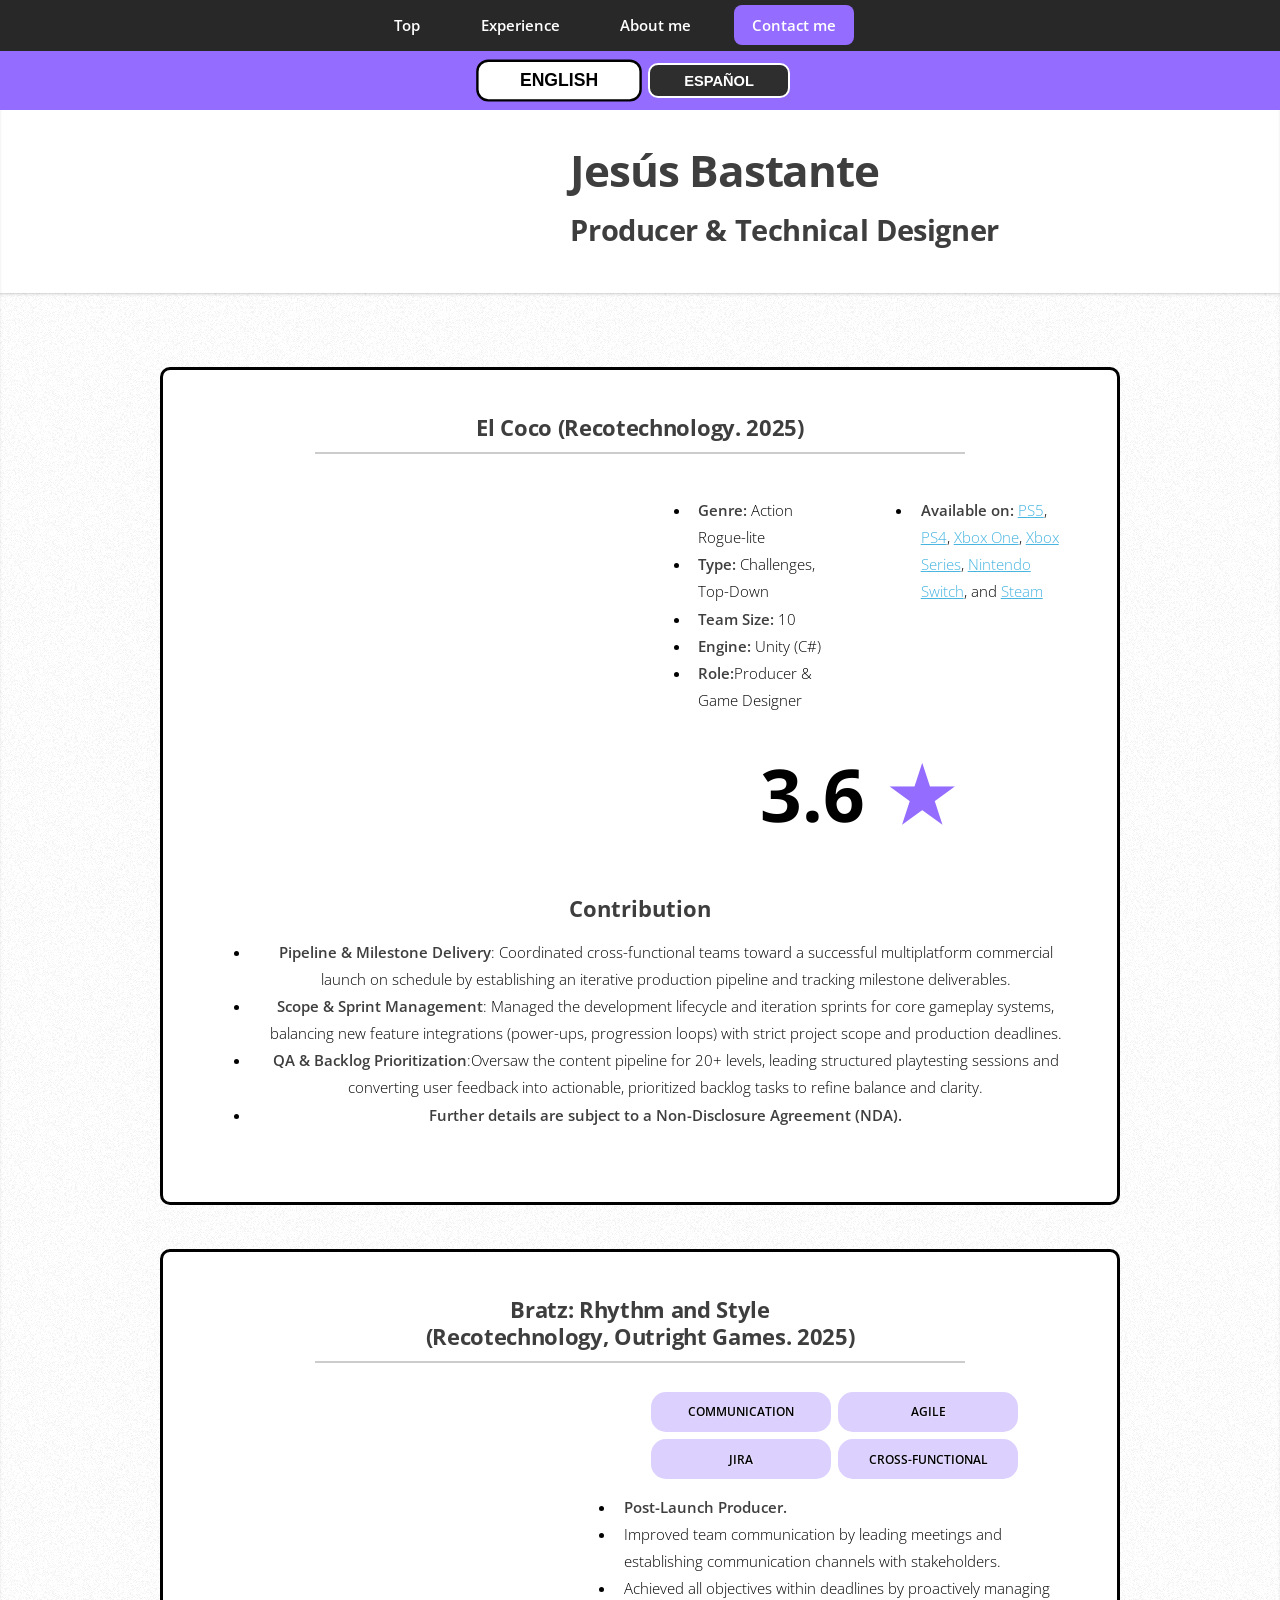
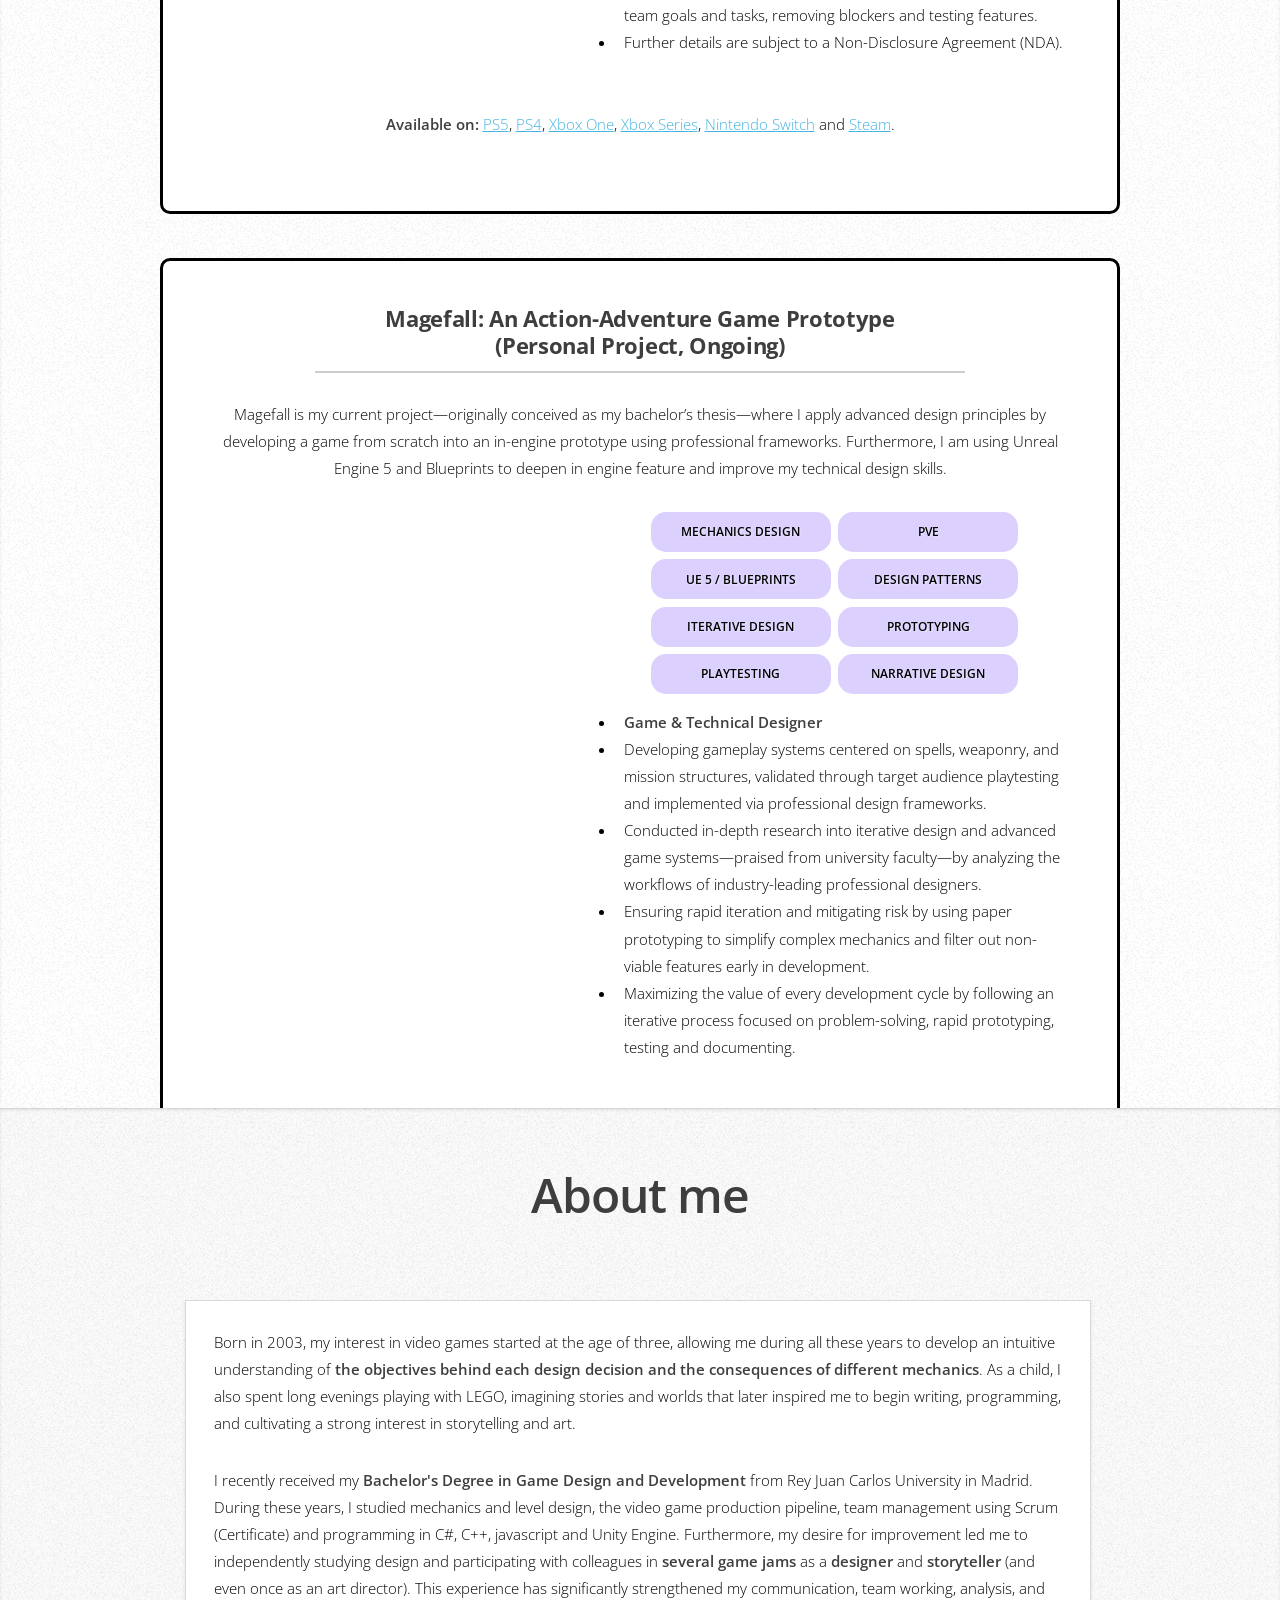
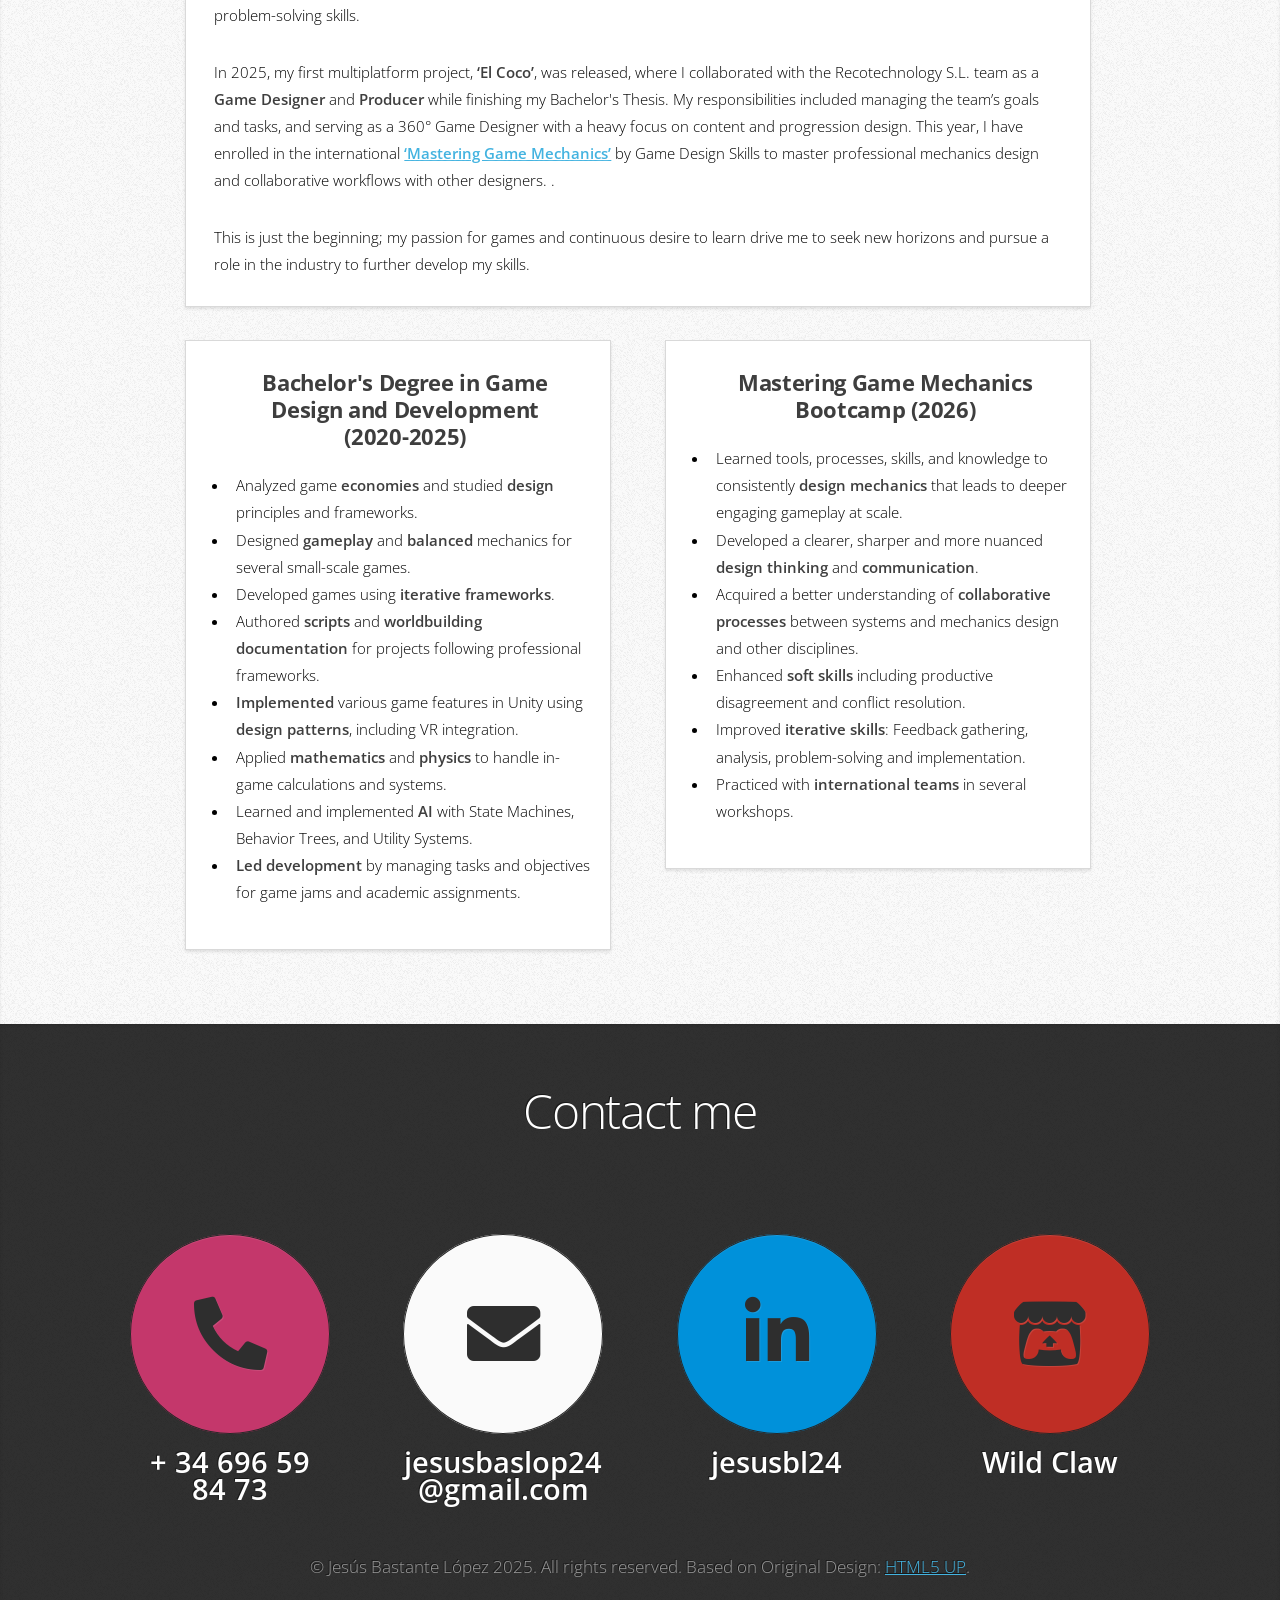
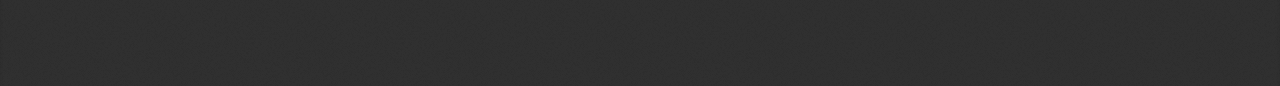
==== commit 7249182f: "Coco 2" ====
--- a/index.html
+++ b/index.html
@@ -137,14 +137,6 @@
 						</div>
 					</div>
 
-					<!-- Description -->
-					<div class="row">
-						<div class="col-12">
-							<p data-i18n="bratz_description" class = "project_description">
-								Rule the runway and take the stage with the Bratz Pack! Customize fierce fashions, groove to songs from the Bratz Universe like ‘So Good’, and jet off to iconic cities. <br>Outshine mean Burdine and the Tweevil Twins in epic fashion battles—solo or with friends.</p>
-						</div>
-					</div>
-
 					<!-- Main aln-center -->
 					<div class="row aln-center">
 
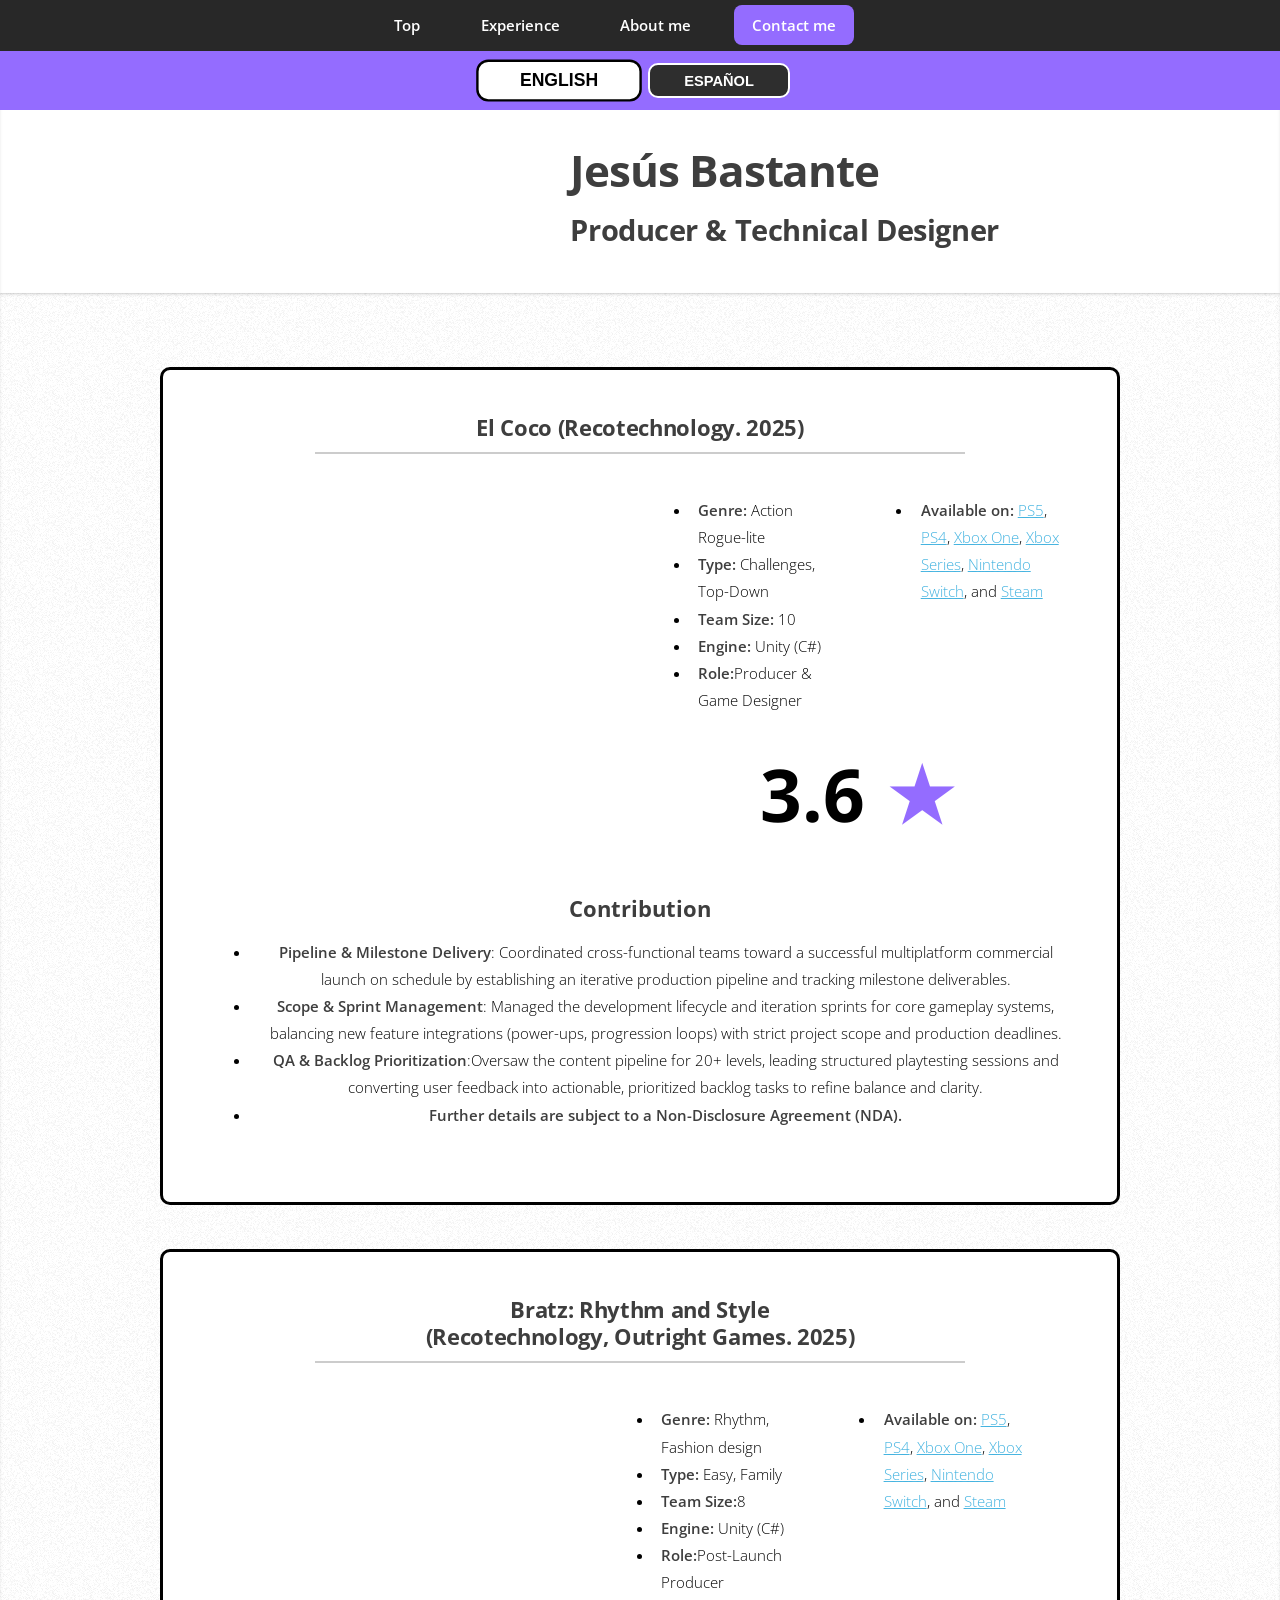
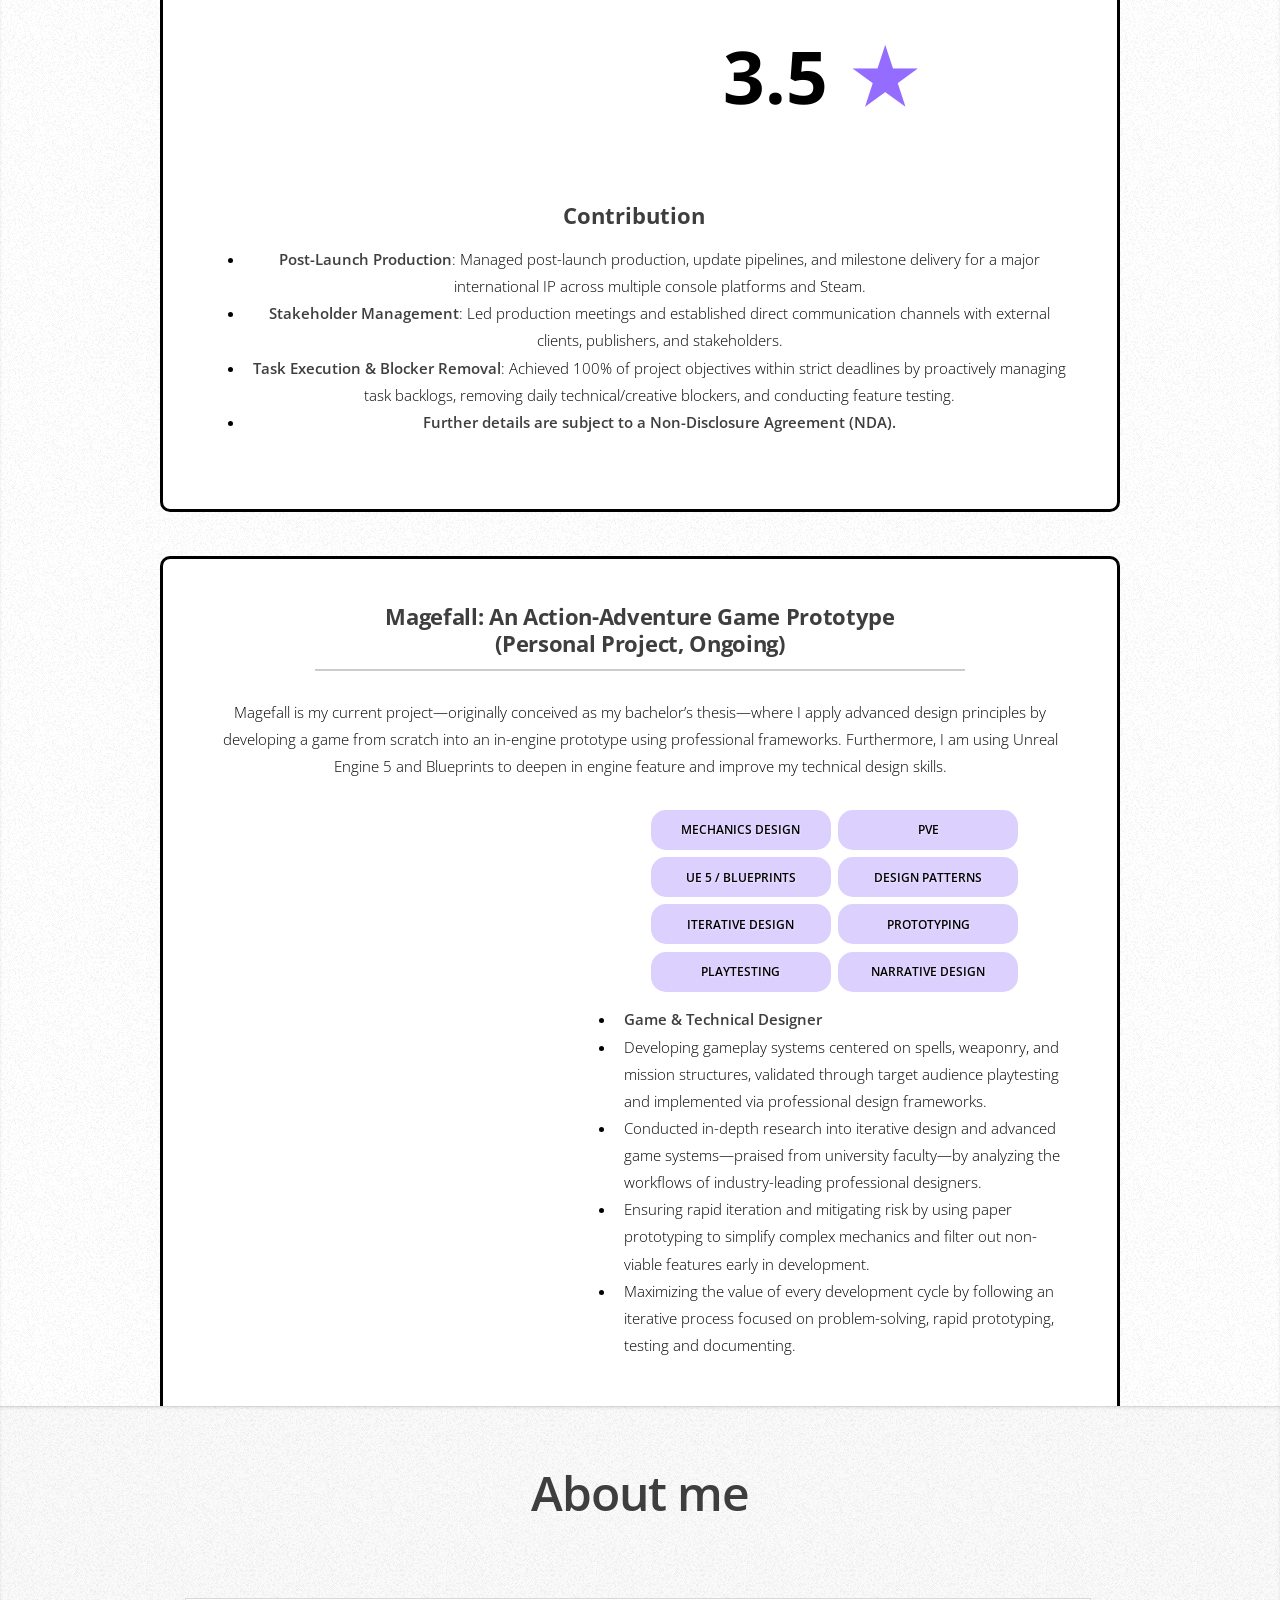
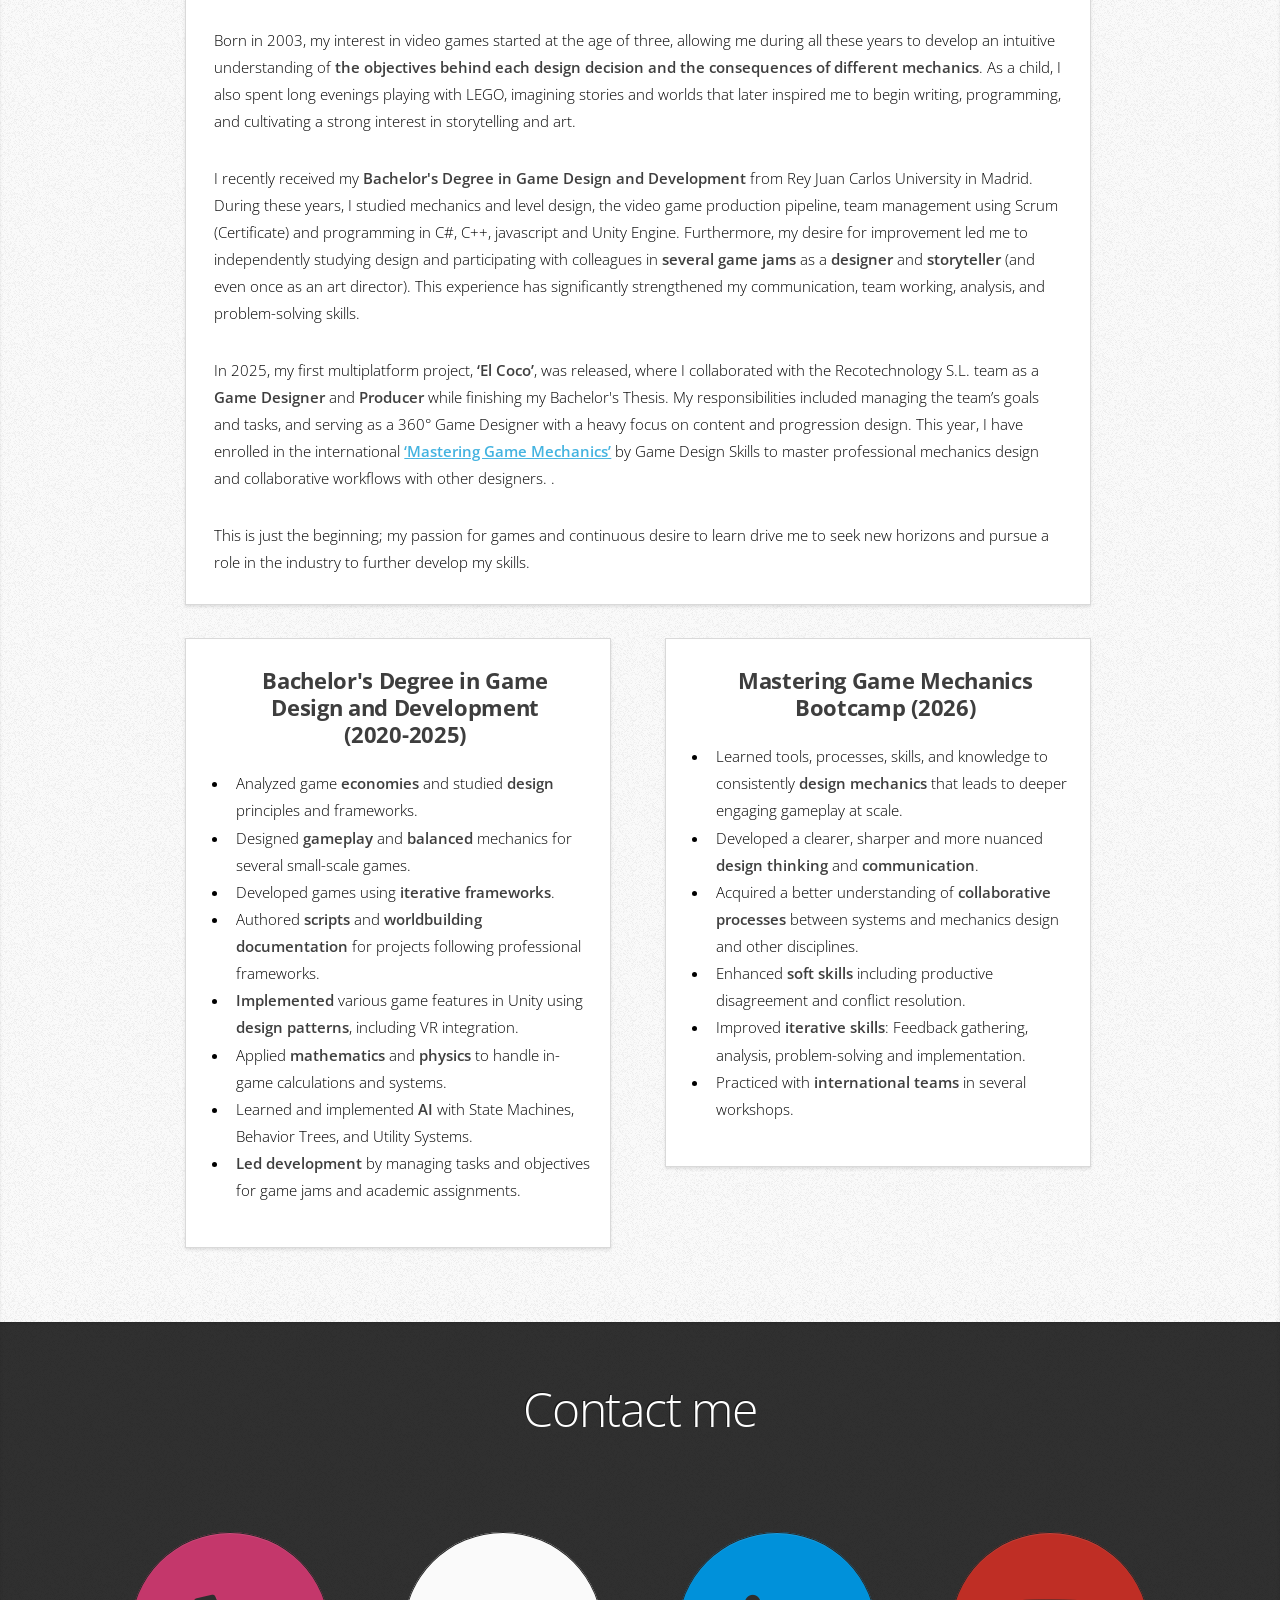
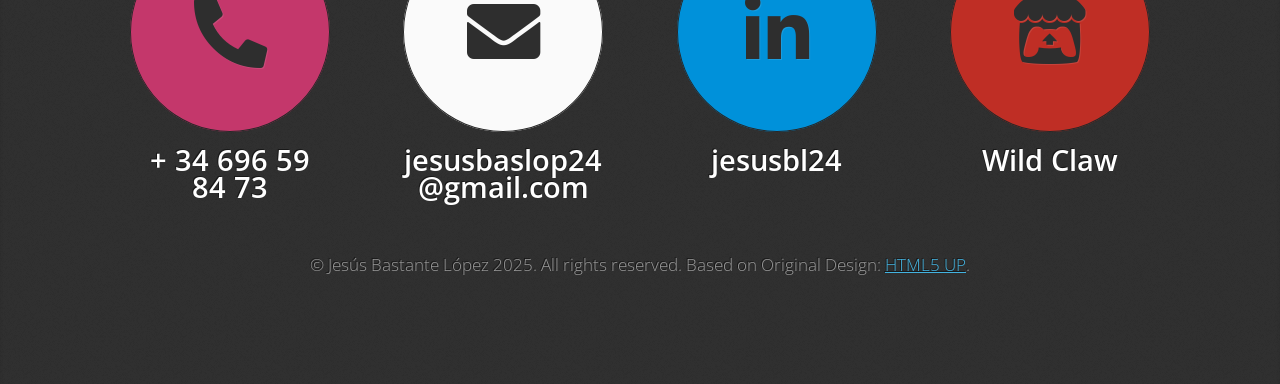
==== commit 88b3563c: "Bratz" ====
--- a/index.html
+++ b/index.html
@@ -128,8 +128,7 @@
 
 				</div>
 
-
-				<!-- Project 2 -->
+				<!-- Project 2: Bratz -->
 				<div class="project-entry">
 					<div class="row">
 						<div class="col-12">
@@ -142,42 +141,63 @@
 
 						<!-- Video -->
 						<div class="col-5 col-12-medium col-12-small image-column">
-							<iframe id = "video_Bratz" class="video-responsive" width="100%" src="https://www.youtube.com/embed/FJ5CNNaP4vQ?si=z_2PNQoDxg_0qs07" title="YouTube video player" frameborder="0" allowfullscreen></iframe>
-						</div>
+							<iframe id="video_Bratz" class="video-responsive" width="100%" src="https://www.youtube.com/embed/FJ5CNNaP4vQ?si=z_2PNQoDxg_0qs07" title="YouTube video player" frameborder="0" allowfullscreen></iframe>
+						</div>
+
+						<!-- Columna Derecha: Bloque de Textos (Ocupa la otra mitad del contenedor principal) -->
+						<div class="col-6 col-12-medium col-12-small content-column">
+
+							<!-- Fila interna para dividir los textos en dos subcolumnas de igual tamaño -->
+							<div class="row">
+
+								<!-- Subcolumna de Detalles del Proyecto -->
+								<div class="col-6 col-12-small">
+									<ul class="project-details">
+										<li data-i18n="bratz_Genre"></li>
+										<li data-i18n="bratz_Type"></li>
+										<li data-i18n="bratz_Team Size"></li>
+										<li data-i18n="bratz_Engine"></li>
+										<li data-i18n="bratz_role"></li>
+									</ul>
+								</div>
+
+								<!-- Subcolumna de Disponibilidad / Enlaces -->
+								<div class="col-6 col-12-small">
+									<ul class="project-details">
+										<li>
+											<span data-i18n="project_available_on">Available on:</span>
+											<a href="https://store.playstation.com/es-es/product/EP3678-PPSA21174_00-BRATZ2GAME000000" target="_blank">PS5</a>,
+											<a href="https://store.playstation.com/es-es/product/EP3678-PPSA21174_00-BRATZ2GAME000000" target="_blank">PS4</a>,
+											<a href="https://www.xbox.com/es-es/games/store/bratz-ritmo-y-estilo/9p76mmjg50ds" target="_blank">Xbox One</a>,
+											<a href="https://www.xbox.com/es-es/games/store/bratz-ritmo-y-estilo/9p76mmjg50ds" target="_blank">Xbox Series</a>,
+											<a href="https://www.nintendo.com/es-es/Juegos/Juegos-de-Nintendo-Switch/Bratz-Ritmo-y-Estilo-2845229.html" target="_blank">Nintendo Switch</a>,
+											<span data-i18n="word_and">and</span>
+											<a href="https://store.steampowered.com/app/3212580/Bratz_Ritmo_y_Estilo/" target="_blank">Steam</a>
+										</li>
+									</ul>
+								</div>
+
+							</div> <!-- Fin de la fila interna de textos -->
+
+							<!-- Sección de Estrellas: Centrada debajo de las dos listas de texto -->
+							<div style="text-align: center; margin-top: 0.5em; margin-bottom: 0.6em; ; width: 100%; font-size: 5em; font-weight: bold;">
+								<span>3.5 <span style="color: #946cff; margin-left: 4px;"> ★</span></span>
+							</div>
+
+						</div> <!-- Fin del Bloque de Textos -->
 
 						<!-- Skills & Work -->
-						<div class="col-7 col-12-medium col-12-small content-column">
-
-							<!-- Skills -->
-							<div class="skill-tags project-tags">
-								<span class="tag" data-i18n="skills_communication">Communication</span>
-								<span class="tag" data-i18n="skills_agile">Agile</span>
-								<span class="tag" data-i18n="skills_jira">Jira</span>
-								<span class="tag" data-i18n="skills_functional">Cross-functional</span>
-							</div>
+						<div class="col-12 col-12-medium col-12-small content-column">
+
+							<h4  data-i18n="contribution"; style="text-align: center; margin-top: 2em; font-size: 1.5em;">Contribution</h4>
 
 							<!-- Work -->
-							<ul class="project-details">
-								<li data-i18n="project_bratz_role"><strong>Post-launch producer.</strong></li>
-								<li data-i18n="project_bratz_info1">Led meetings and communication with clients.</li>
-								<li data-i18n="project_bratz_info2">Managed team objetives and removed blockers.</li>
-								<!--<li data-i18n="project_bratz_updates">Managed post-launch updates.</li>-->
-								<li data-i18n="project_bratz_info">Not allowed to explain further work.</li>
-							</ul>
-						</div>
-
-						<!-- Stores -->
-						<div class="col-12 col-12-medium col-12-small">
-							<p class="availability-row">
-								<span data-i18n="project_available_on">Available on:</span>
-								<a href="https://store.playstation.com/es-es/product/EP3678-PPSA21174_00-BRATZ2GAME000000" target="_blank">PS5</a>,
-								<a href="https://store.playstation.com/es-es/product/EP3678-PPSA21174_00-BRATZ2GAME000000" target="_blank">PS4</a>,
-								<a href="https://www.xbox.com/es-es/games/store/bratz-ritmo-y-estilo/9p76mmjg50ds" target="_blank">Xbox One</a>,
-								<a href="https://www.xbox.com/es-es/games/store/bratz-ritmo-y-estilo/9p76mmjg50ds" target="_blank">Xbox Series</a>,
-								<a href="https://www.nintendo.com/es-es/Juegos/Juegos-de-Nintendo-Switch/Bratz-Ritmo-y-Estilo-2845229.html" target="_blank">Nintendo Switch</a>
-								<span data-i18n="word_and">and</span>
-								<a href="https://store.steampowered.com/app/3212580/Bratz_Ritmo_y_Estilo/" target="_blank">Steam</a>.
-							</p>
+							<ul class="project-details"  style="text-align: center;">
+								<li data-i18n="project_bratz_info1">Led meetings and established direct communication channels with external clients and stakeholders.</li>
+								<li data-i18n="project_bratz_info2">Achieved all project objectives within strict deadlines by proactively managing team goals, removing daily blockers, and testing features.</li>
+								<li data-i18n="project_bratz_updates"> </li>
+								<li data-i18n="project_bratz_nda"><em>Further specific details and project metrics are subject to a Non-Disclosure Agreement (NDA).</em></li>
+							</ul>
 						</div>
 
 					</div>
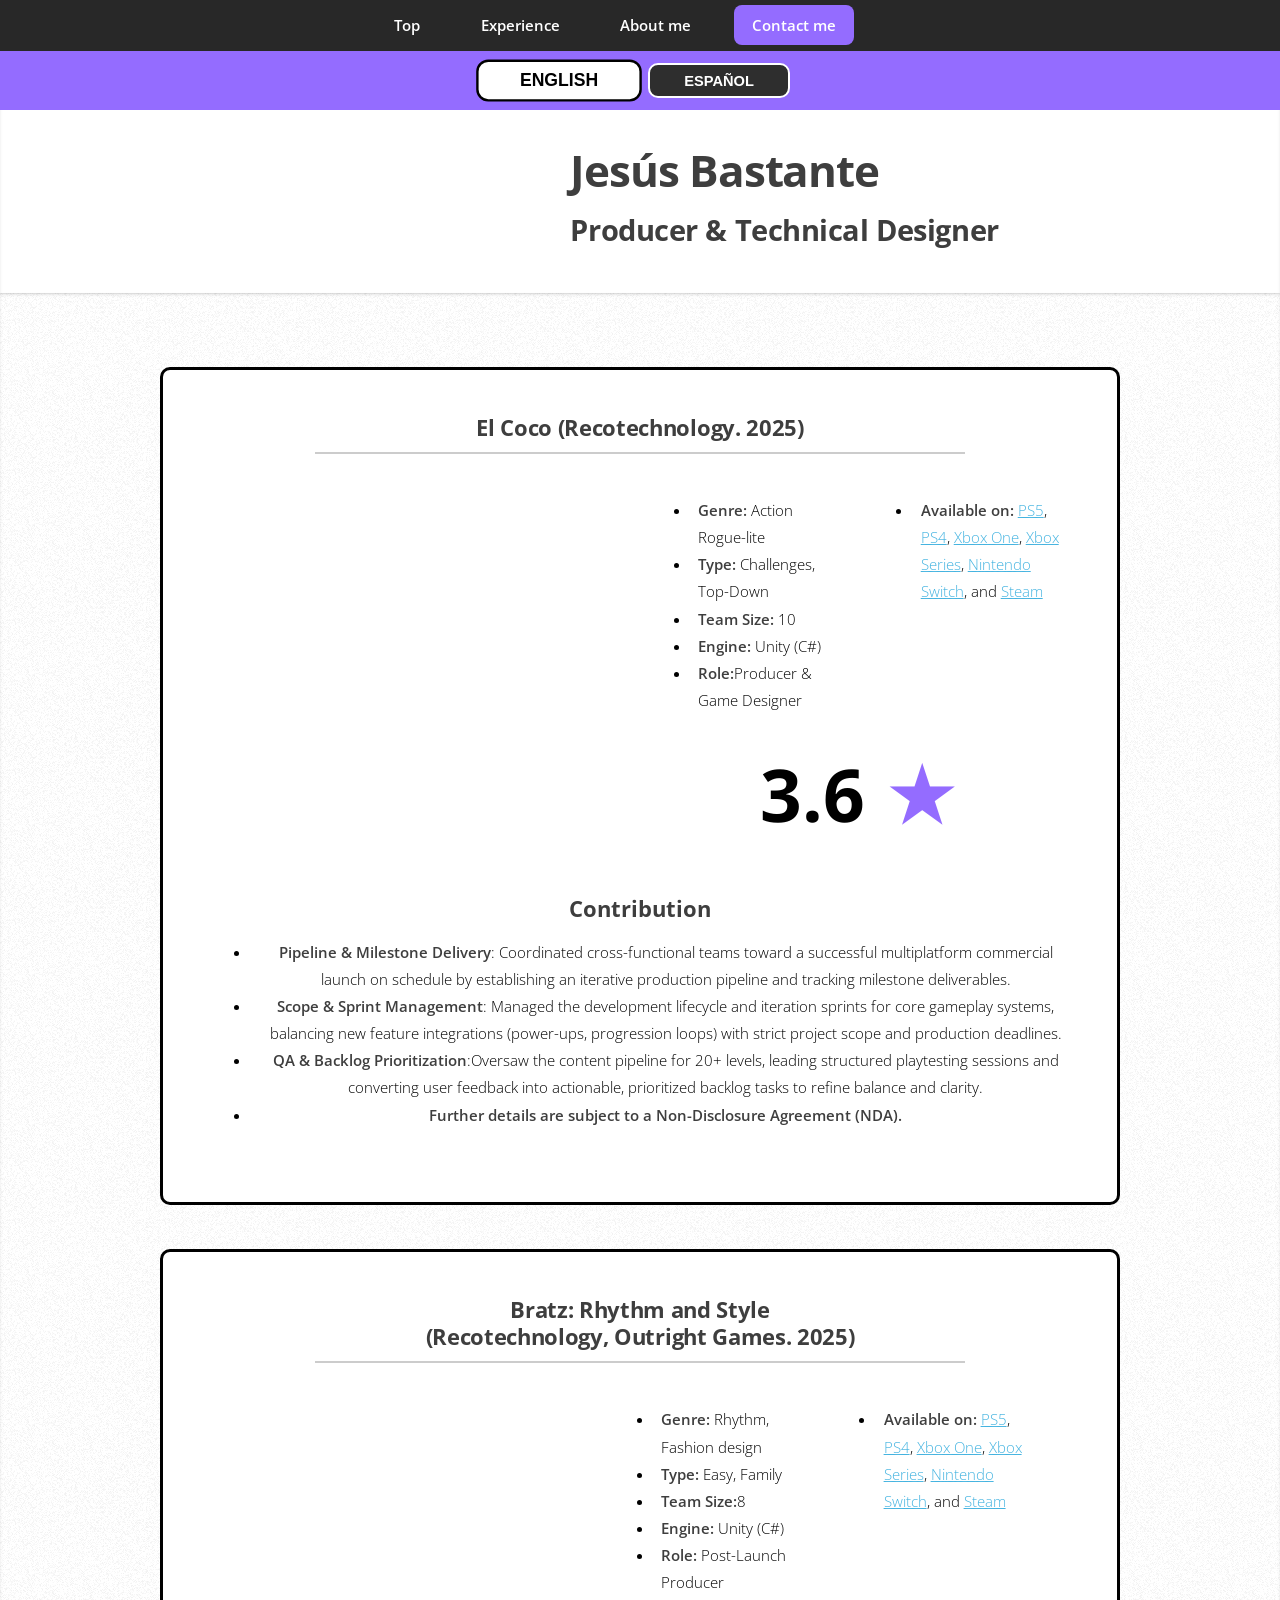
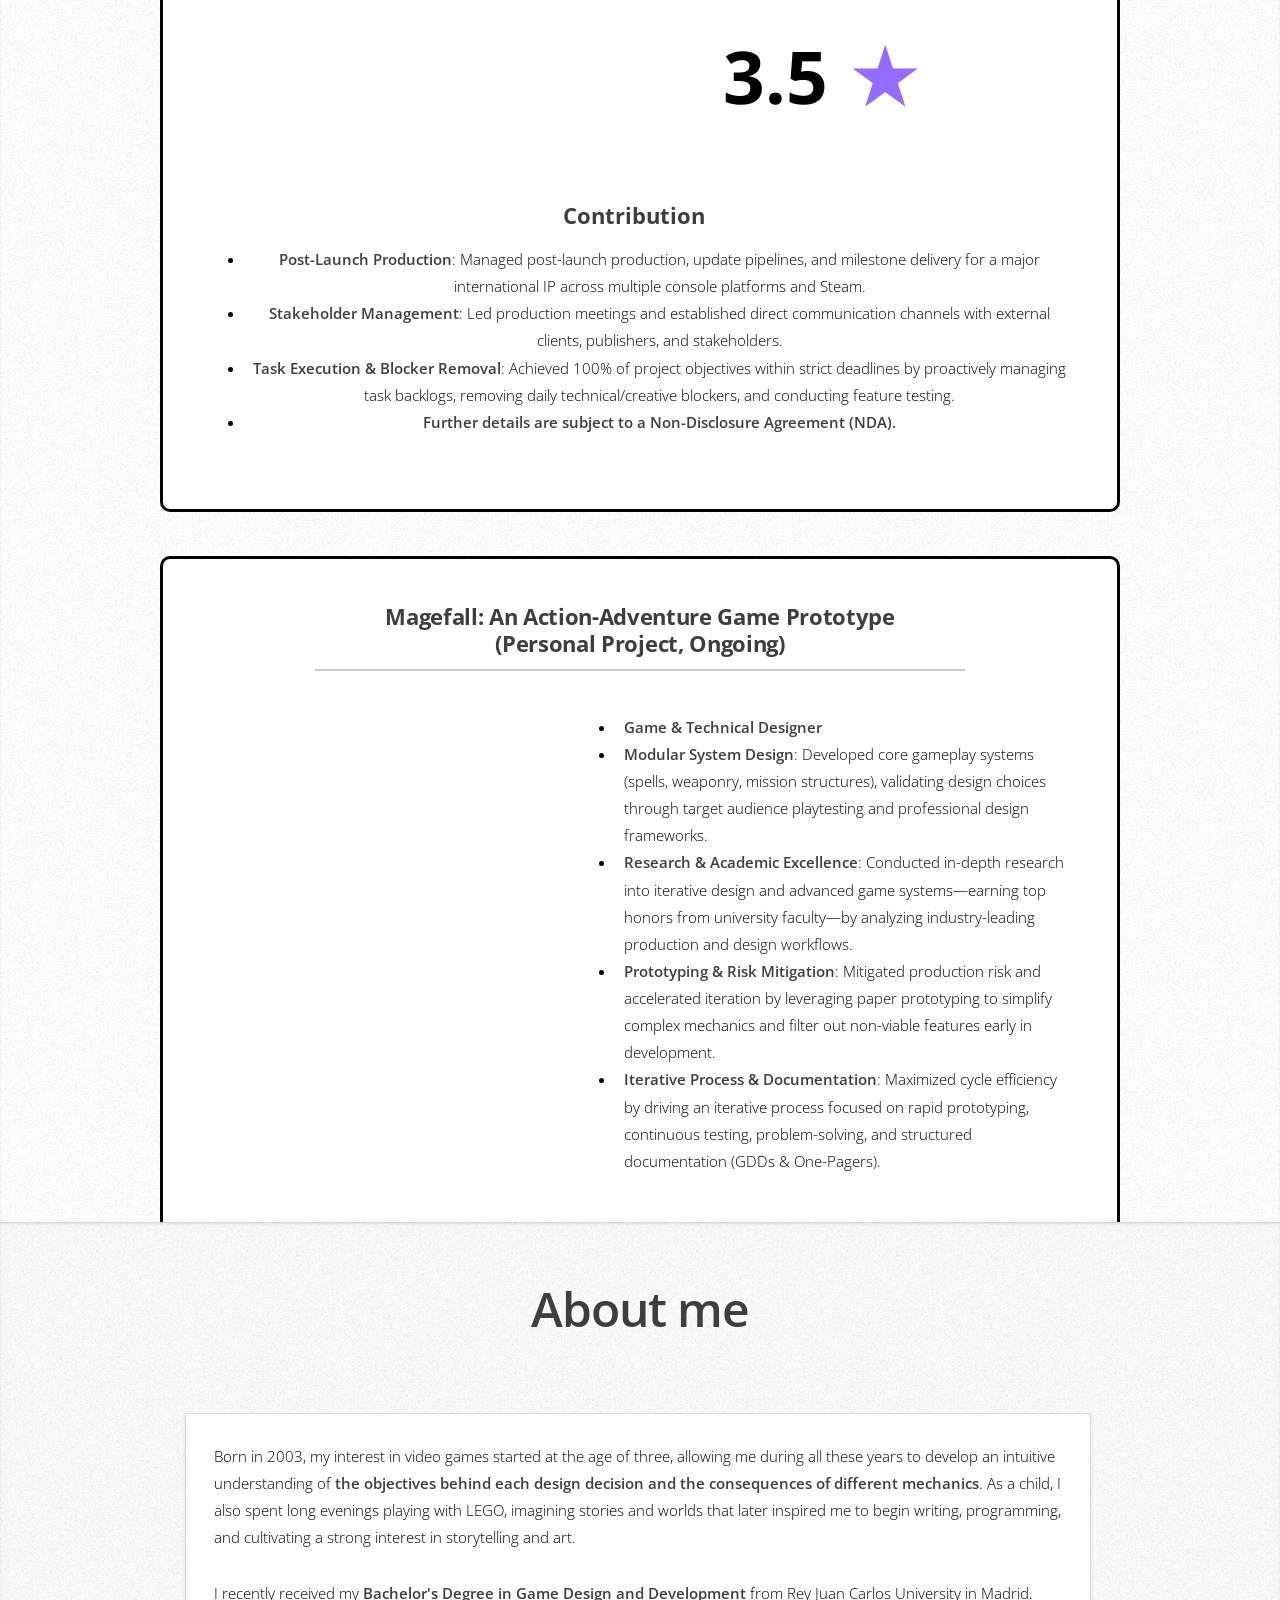
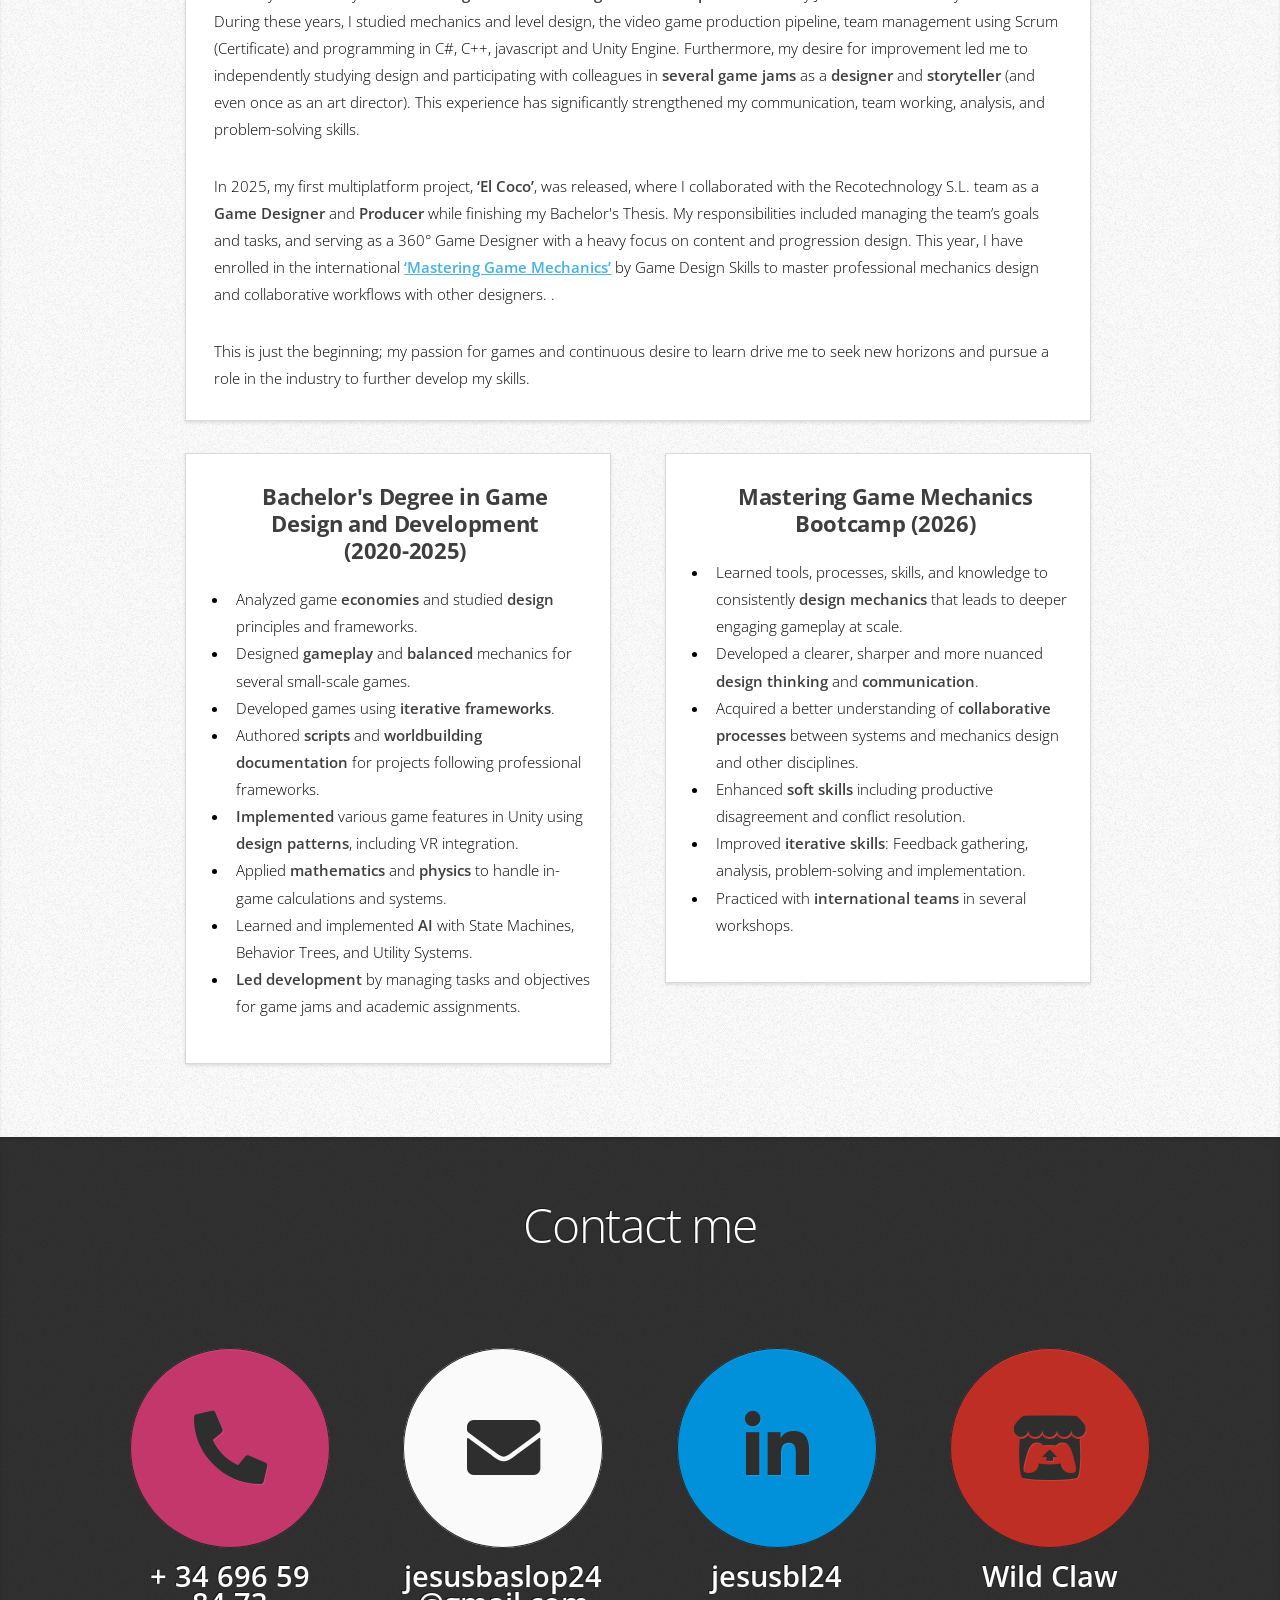
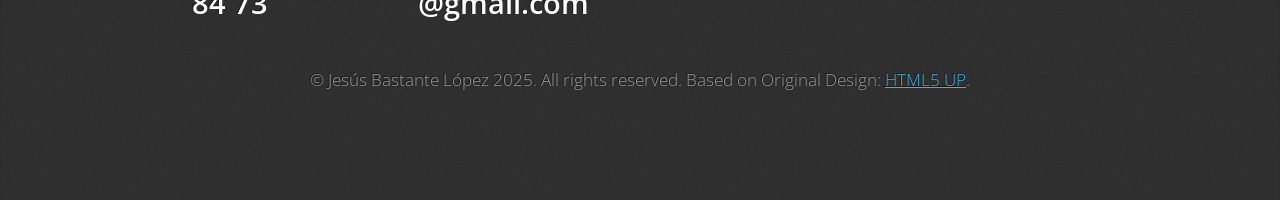
==== commit 80f5281d: "Magefall" ====
--- a/index.html
+++ b/index.html
@@ -212,14 +212,6 @@
 						</div>
 					</div>
 
-					<!-- Description -->
-					<div class="row">
-						<div class="col-12">
-							<p data-i18n="magefall_description" class = "project_description">
-								Throughout this project, I studied and developed the essential elements for the conceptualization stages of a video game. I deepened my knowledge of game design by researching industry experts and successfully designed a game concept by following an iterative, problem-oriented approach.</p>
-						</div>
-					</div>
-
 					<!-- Main aln-center -->
 					<div class="row aln-center">
 
@@ -230,19 +222,6 @@
 
 						<!-- Skills & Work -->
 						<div class="col-7 col-12-medium col-12-small content-column">
-
-							<!-- Skills -->
-							<div class="skill-tags project-tags">
-								<span class="tag" data-i18n="skills_gameplay">Gameplay</span>
-								<span class="tag" data-i18n="skills_PvE">PvE</span>
-								<span class="tag" data-i18n="skills_unreal">Unreal</span>
-								<span class="tag" data-i18n="skills_patterns">Pattenrs</span>
-								<span class="tag" data-i18n="skills_iterative">Iterative Design</span>
-								<span class="tag" data-i18n="skills_prototype">Prototyping</span>
-								<span class="tag" data-i18n="skills_playtest">Playtesting</span>
-								<span class="tag" data-i18n="skills_narrative">Narrative Design</span>
-							</div>
-
 							<!-- Work -->
 							<ul class="project-details">
 								<li data-i18n="project_magefall_1"><strong>Researcher and systems designer.</strong></li>
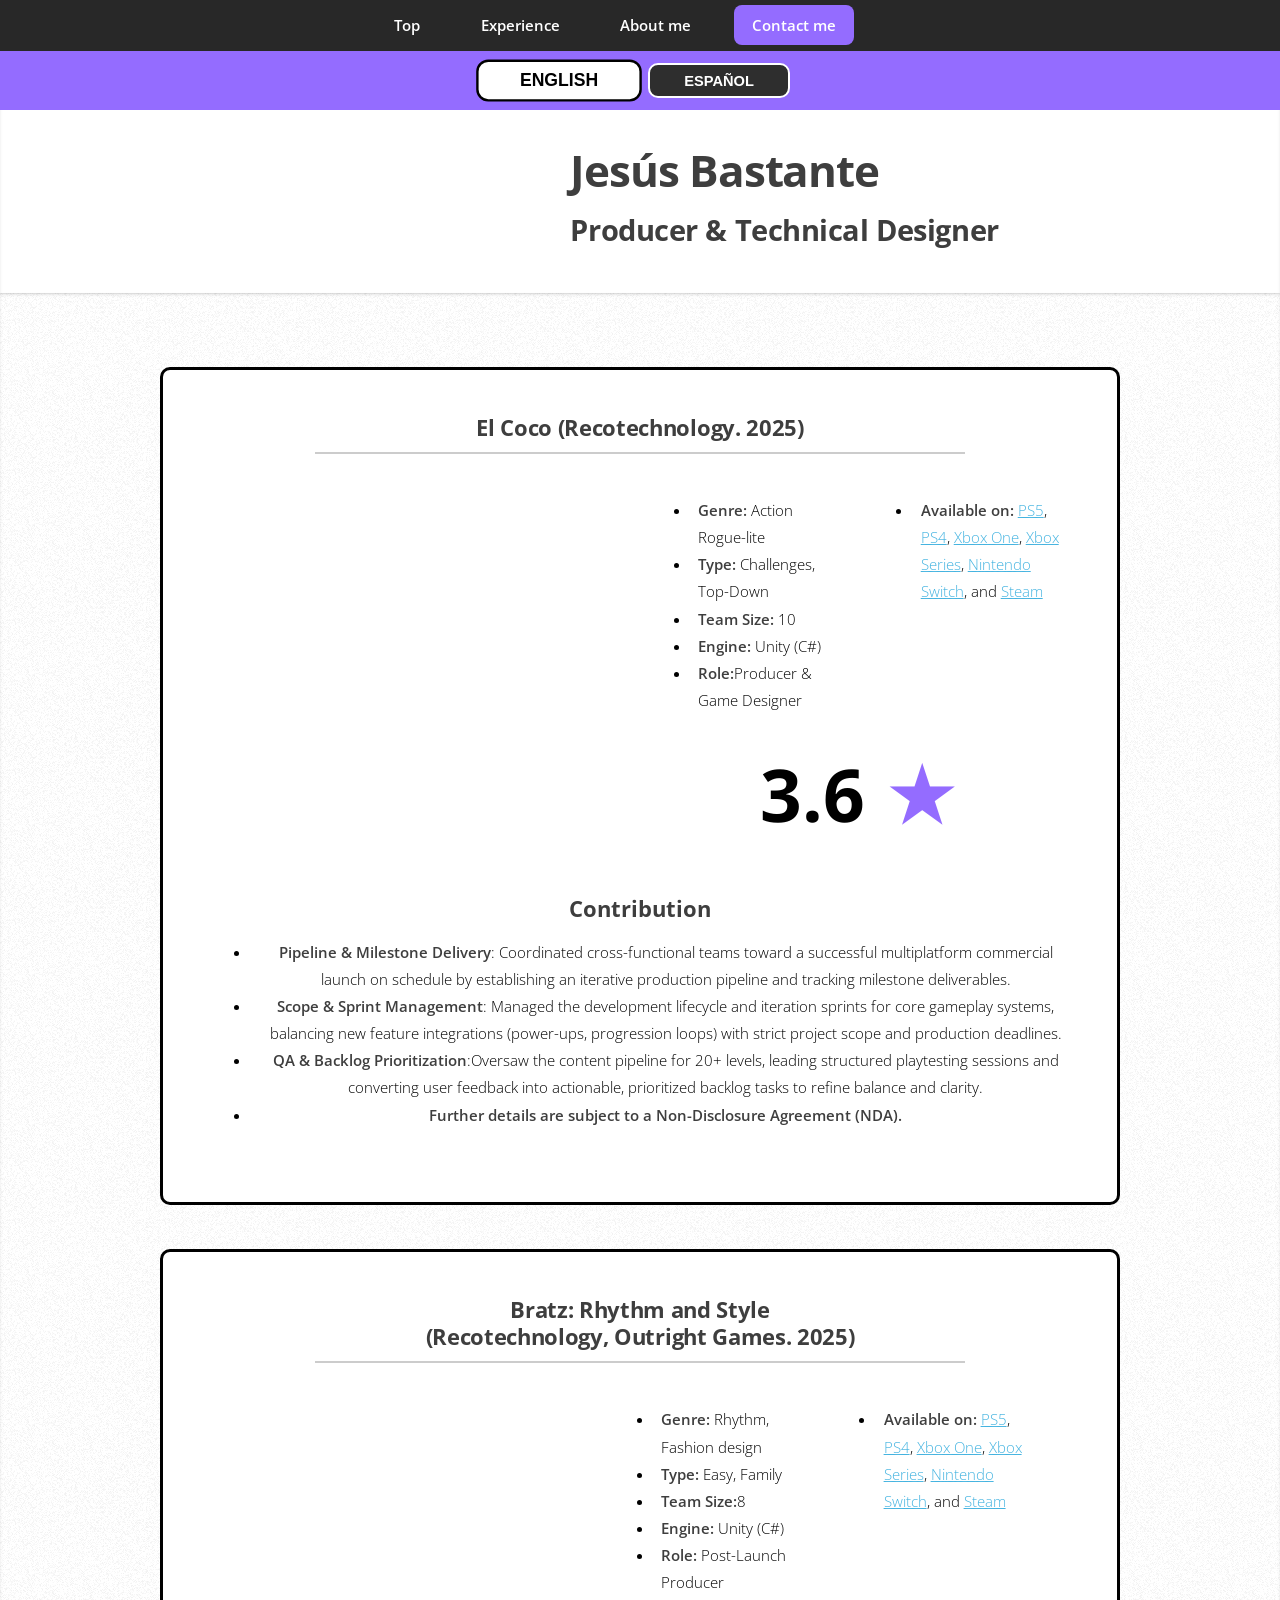
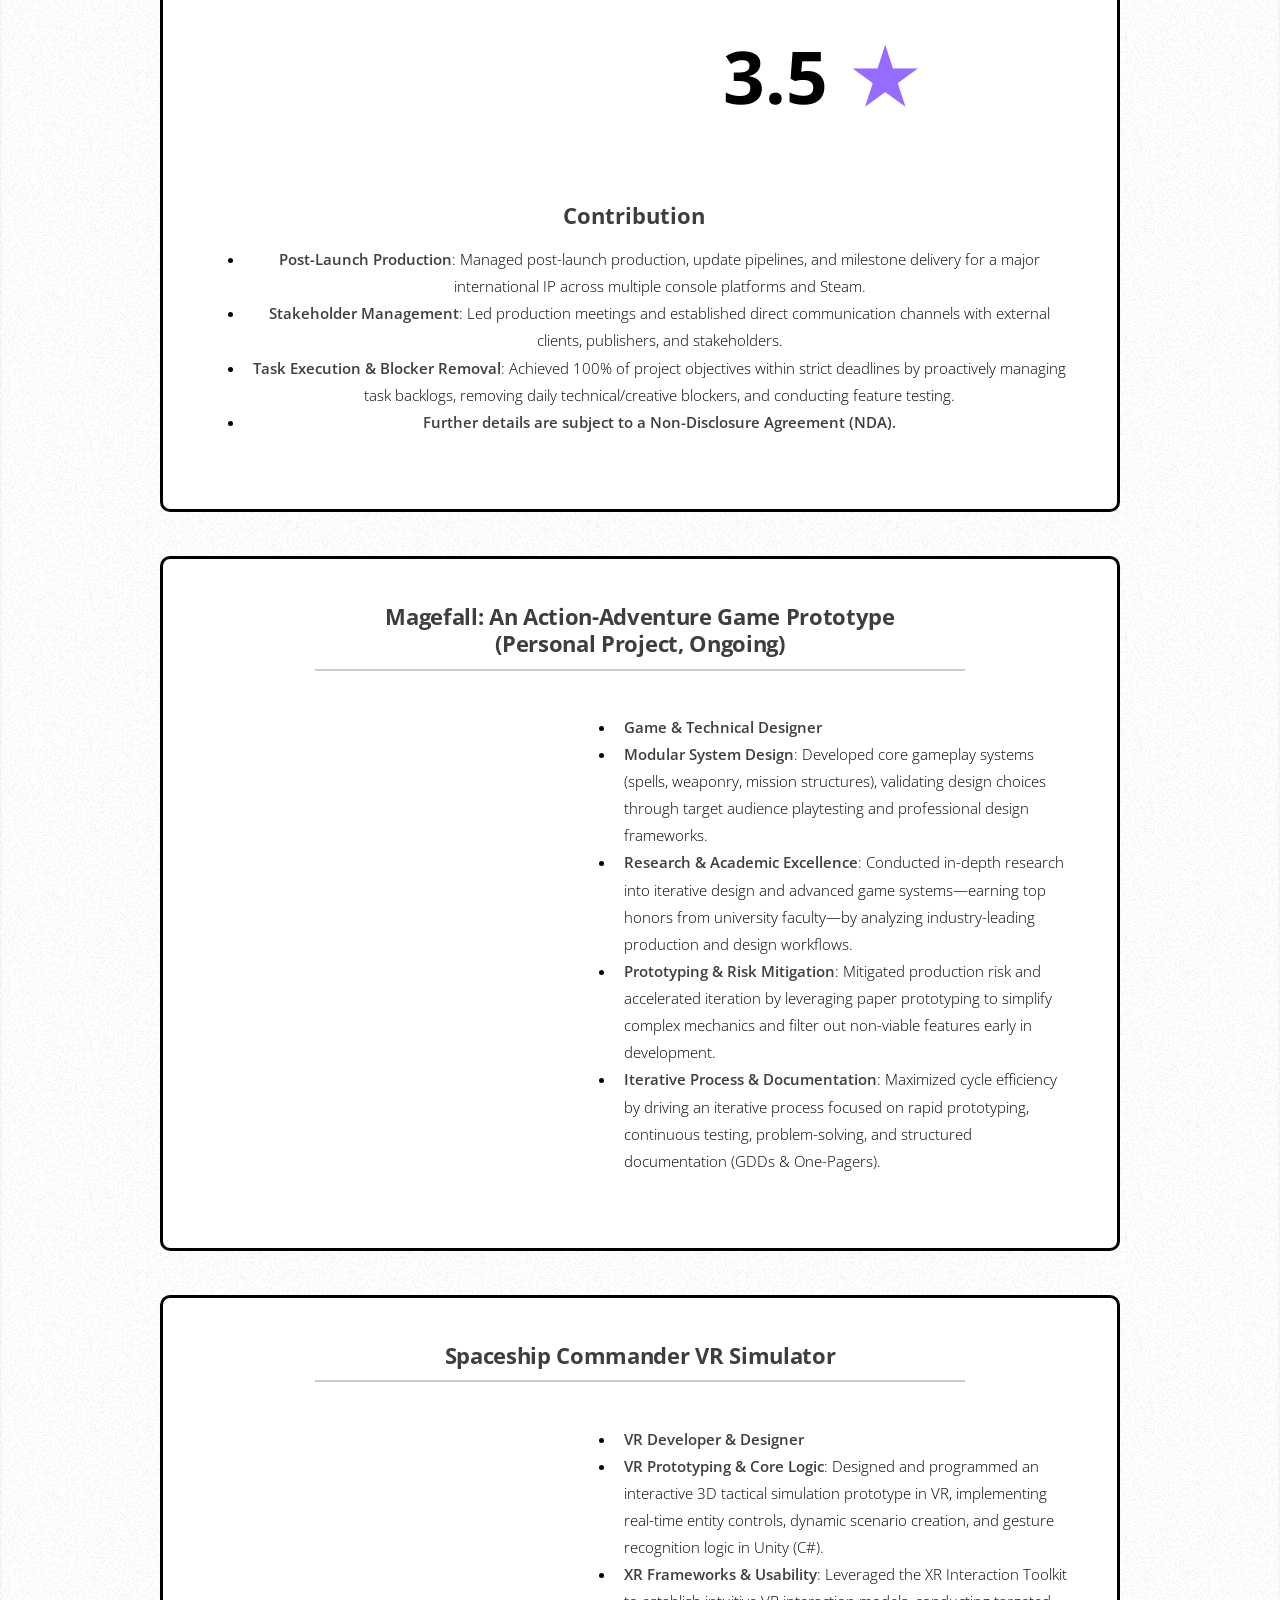
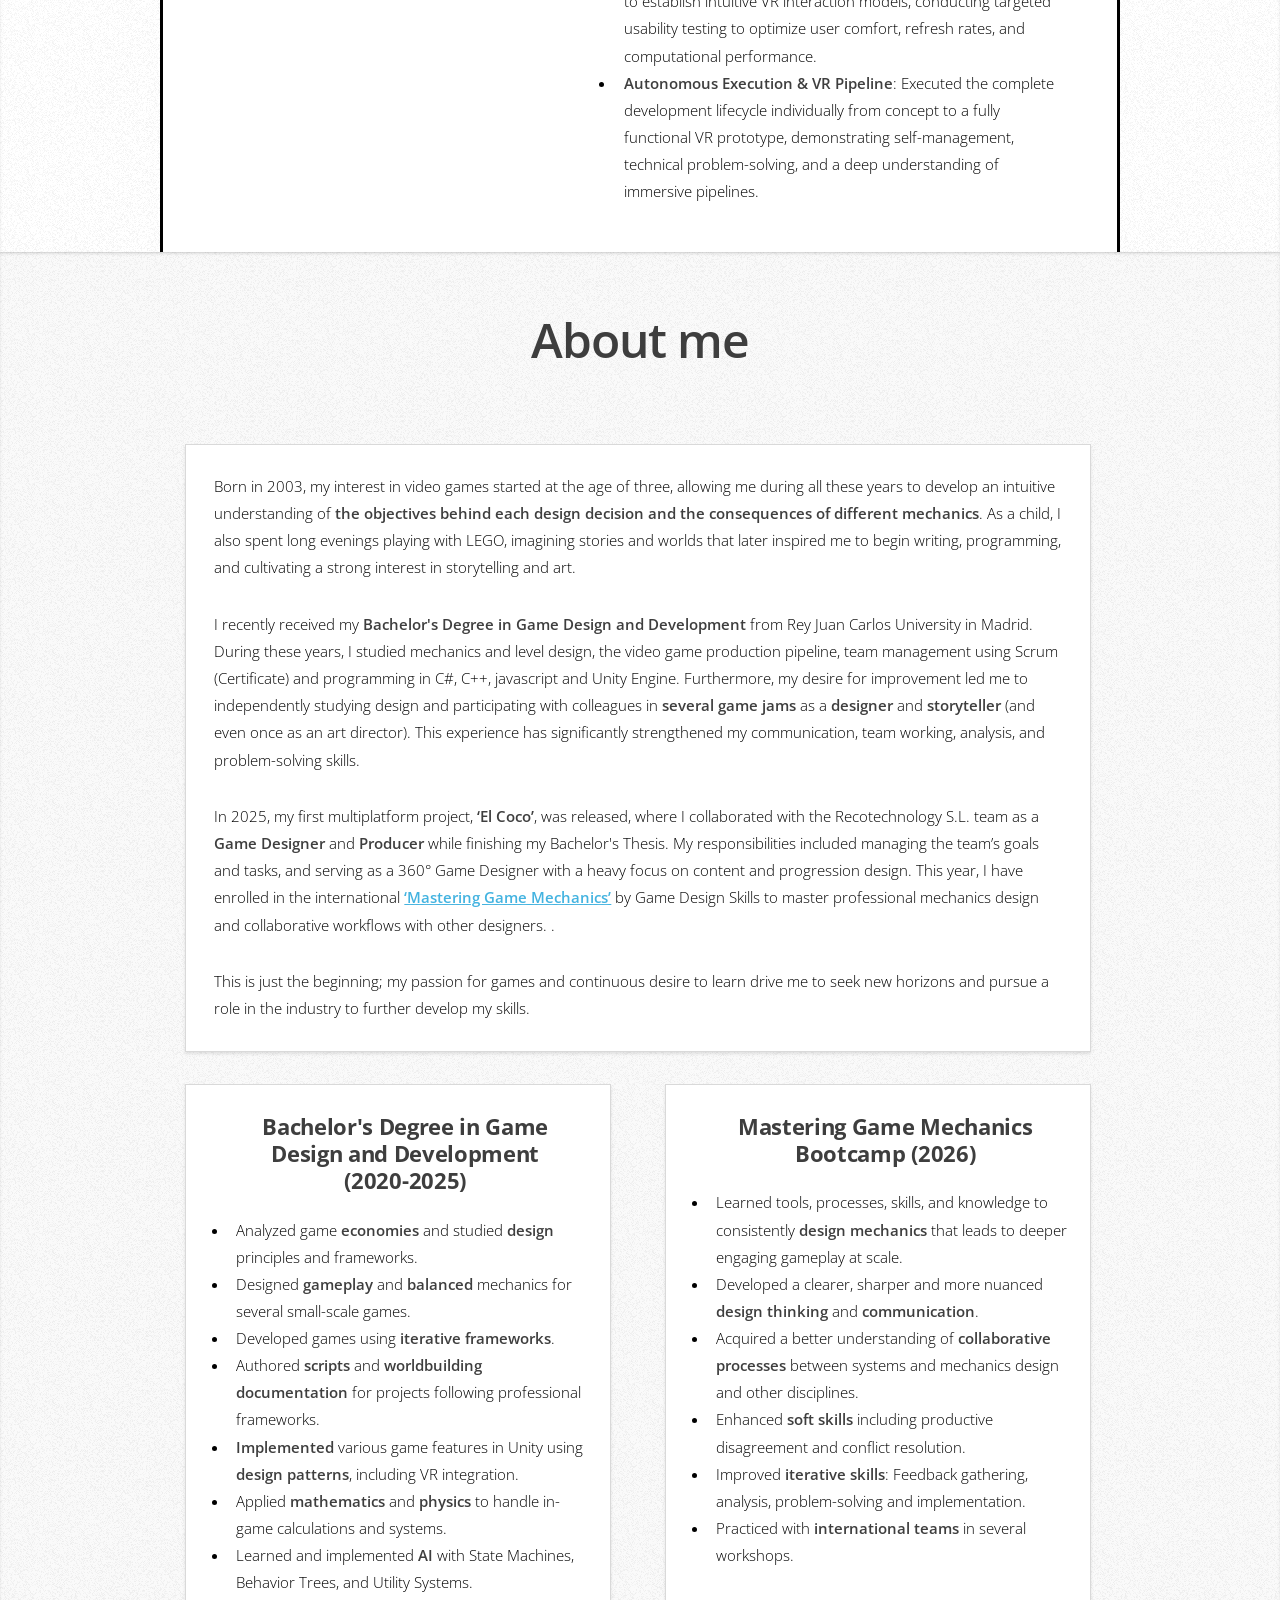
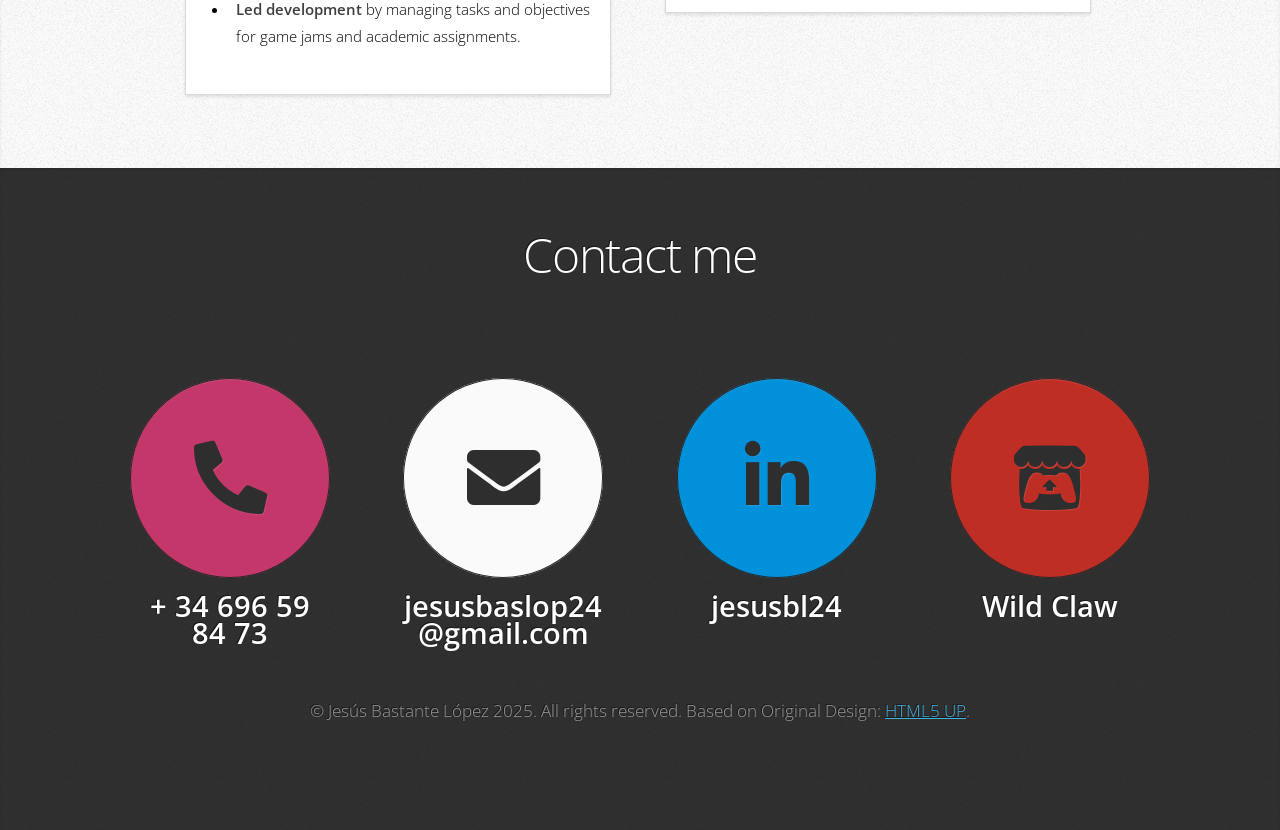
==== commit 049d5ce9: "Simulador" ====
--- a/index.html
+++ b/index.html
@@ -234,7 +234,38 @@
 							</ul>
 					</div>
 				</div>
-			</div>
+				</div>
+
+					<!-- Project 4 -->
+					<div class="project-entry">
+						<div class="row">
+							<div class="col-12">
+								<h3 data-i18n="VR_title">Magefall, a study of iterative design and video game conceptualization stages (Bachelor's Thesis. 2024)</h3>
+							</div>
+						</div>
+
+						<!-- Main aln-center -->
+						<div class="row aln-center">
+
+							<!-- Video -->
+							<div class="col-5 col-12-medium col-12-small image-column">
+								<iframe id = "video_VR" class="video-responsive" width="100%" src="https://www.youtube.com/embed/cRitdiz6zaY?si=ysmN-CyBQLx4fjeC" title="YouTube video player" frameborder="0" allowfullscreen></iframe>
+							</div>
+
+							<!-- Skills & Work -->
+							<div class="col-7 col-12-medium col-12-small content-column">
+								<!-- Work -->
+								<ul class="project-details">
+									<li data-i18n="project_VR_1"><strong>Researcher and systems designer.</strong></li>
+									<li data-i18n="project_VR_2">Carried on an in depth investigation about iterative design and advance game design.</li>
+									<li data-i18n="project_VR_3">Used the new adquired knowledge to develop a game idea following an iterative cycle.</li>
+									<li data-i18n="project_VR_4">Designed and enhanced combat and progression systems and created.</li>
+									<!--<li data-i18n="project_magefall_6">Carried on playtestings to find problems and stregths and evaluated their results.</li>
+                                    <li data-i18n="project_magefall_7">Created clean and versatile documentation like a GDD, a brief and one-pagers.</li>-->
+								</ul>
+							</div>
+						</div>
+					</div>
 			</div>
 		</article>
 
